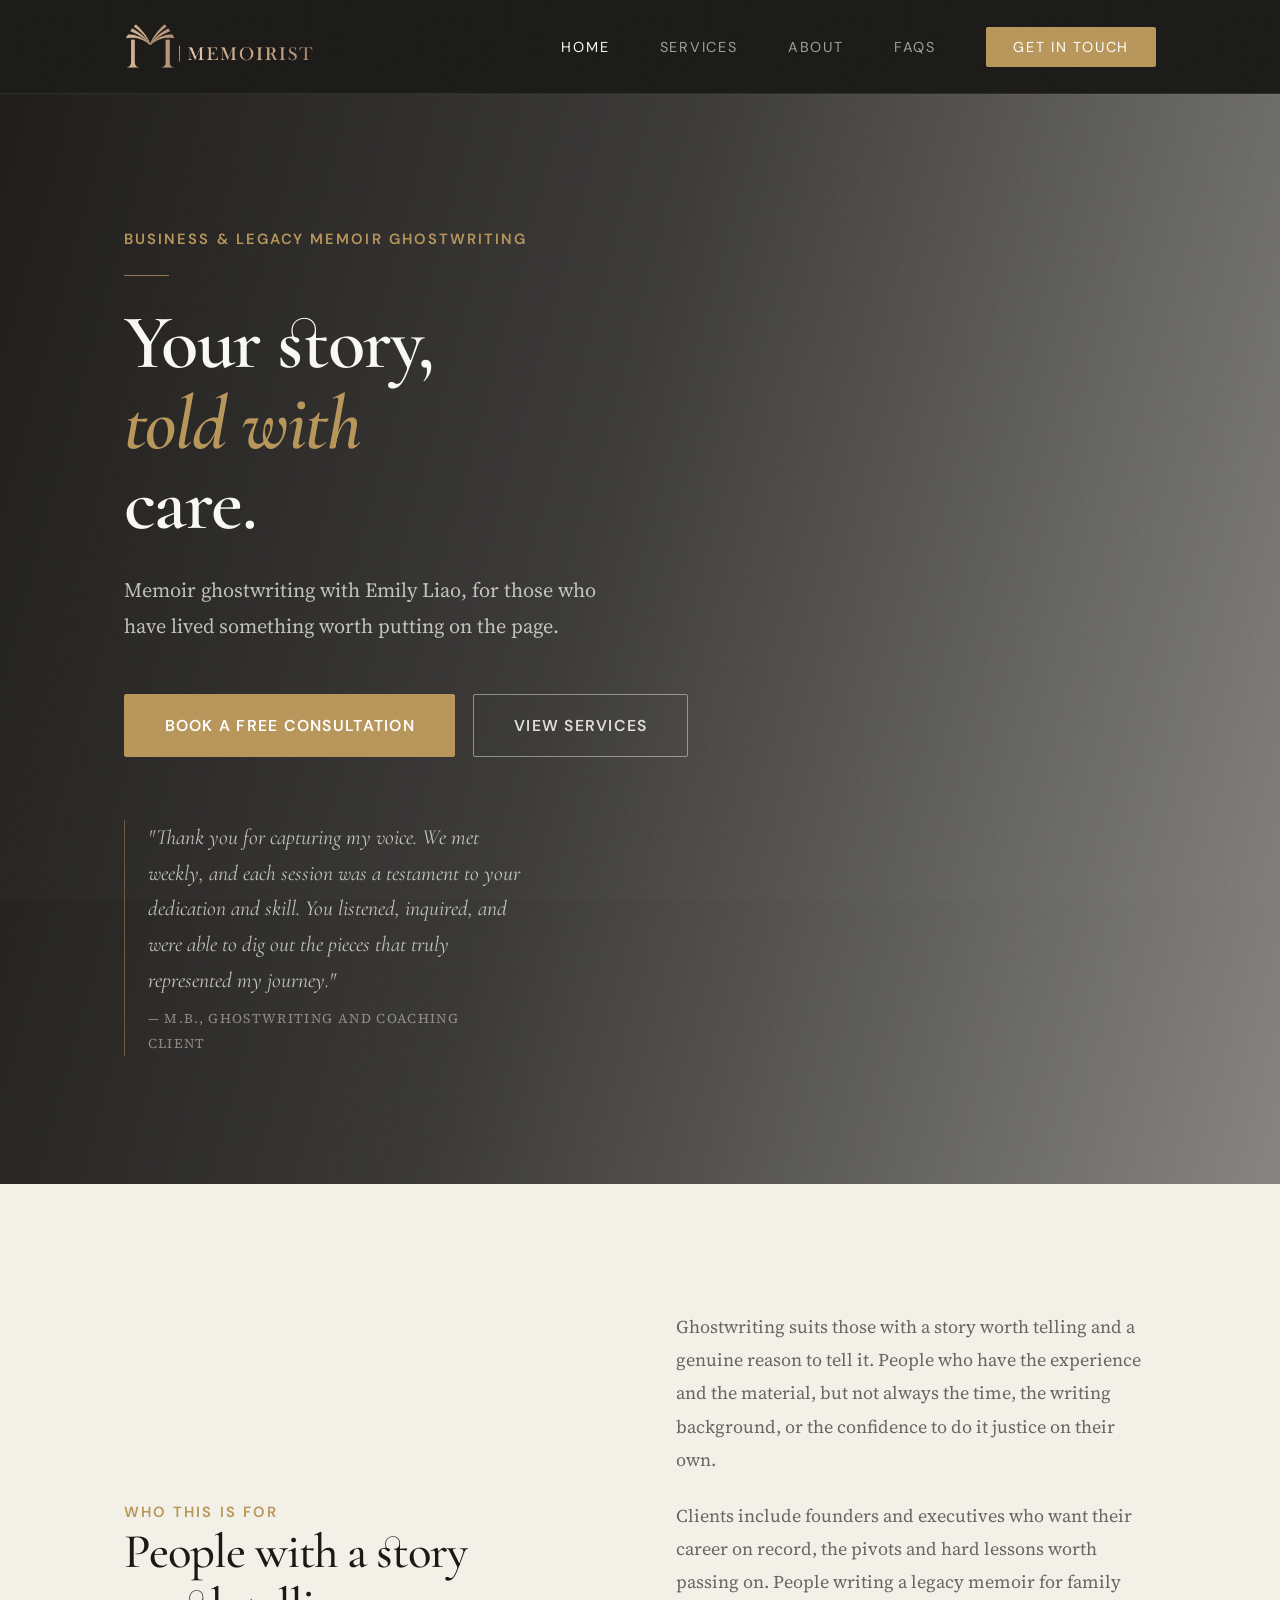
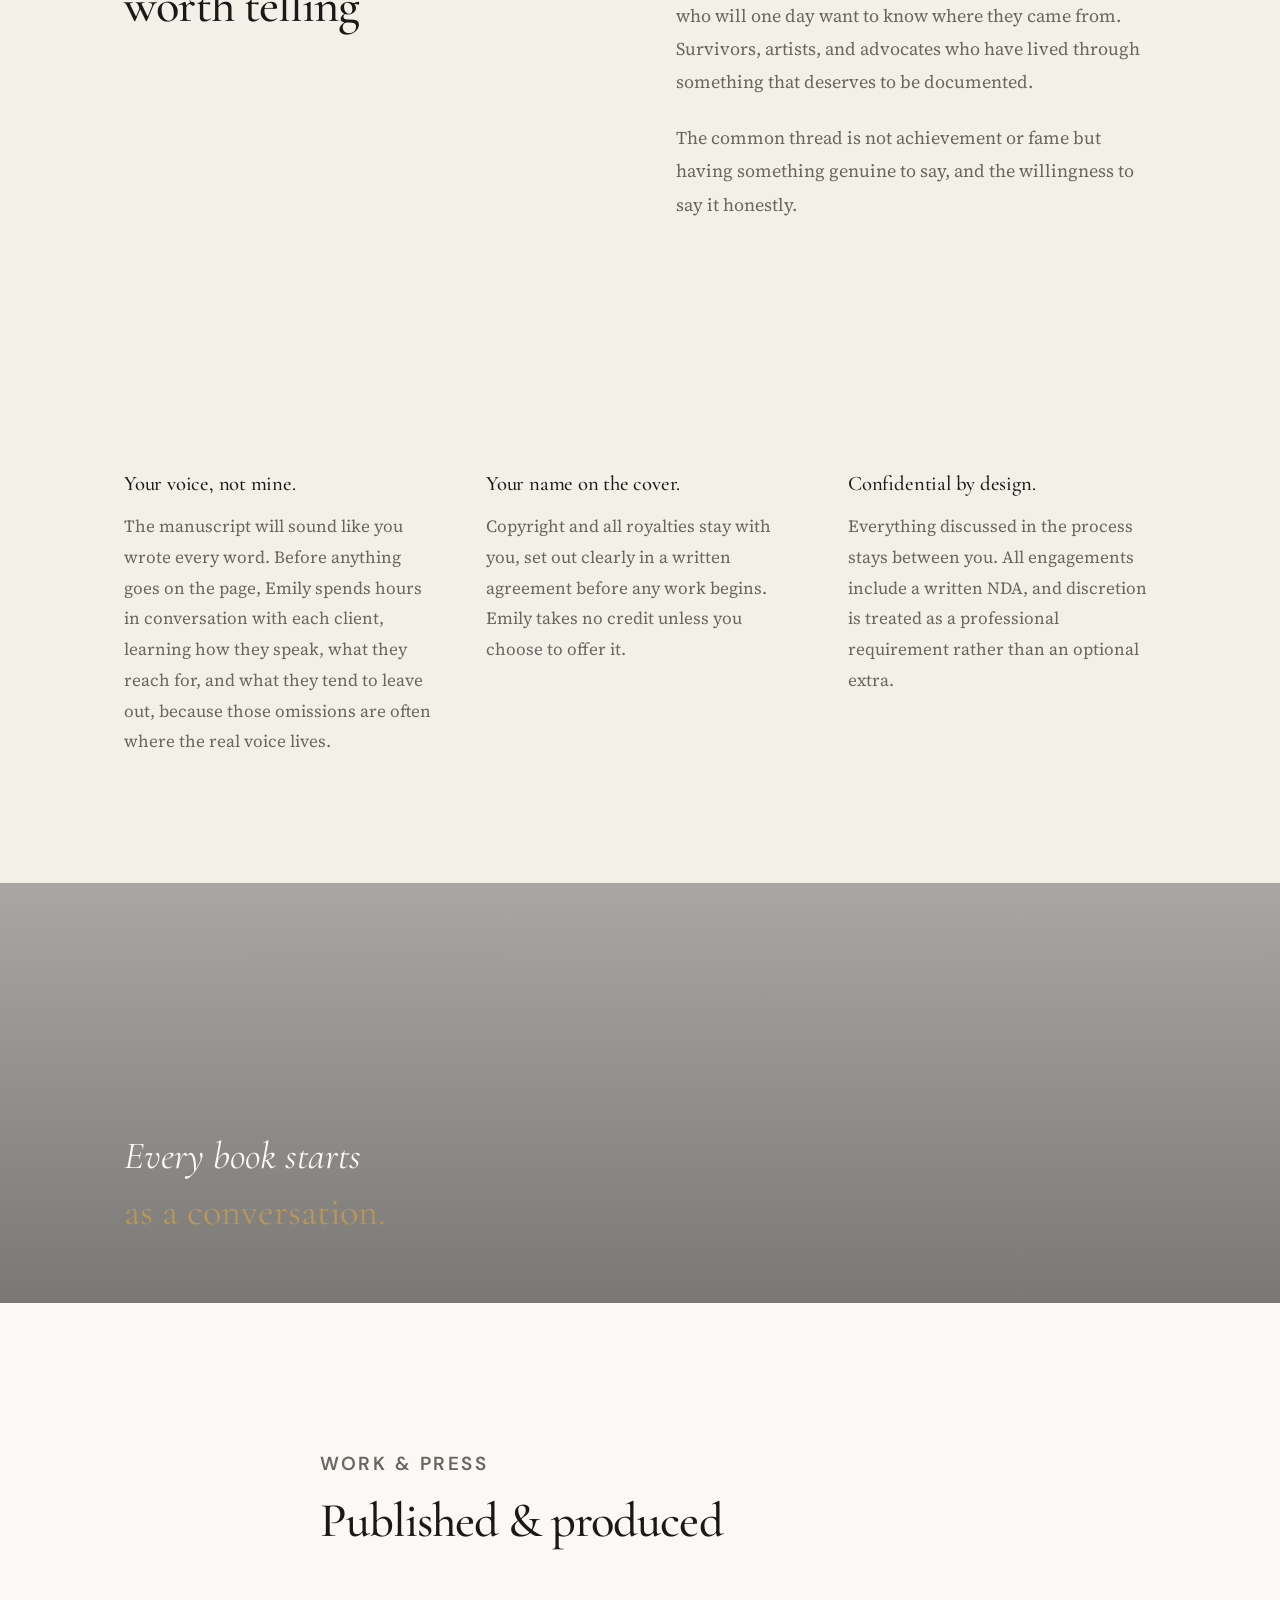
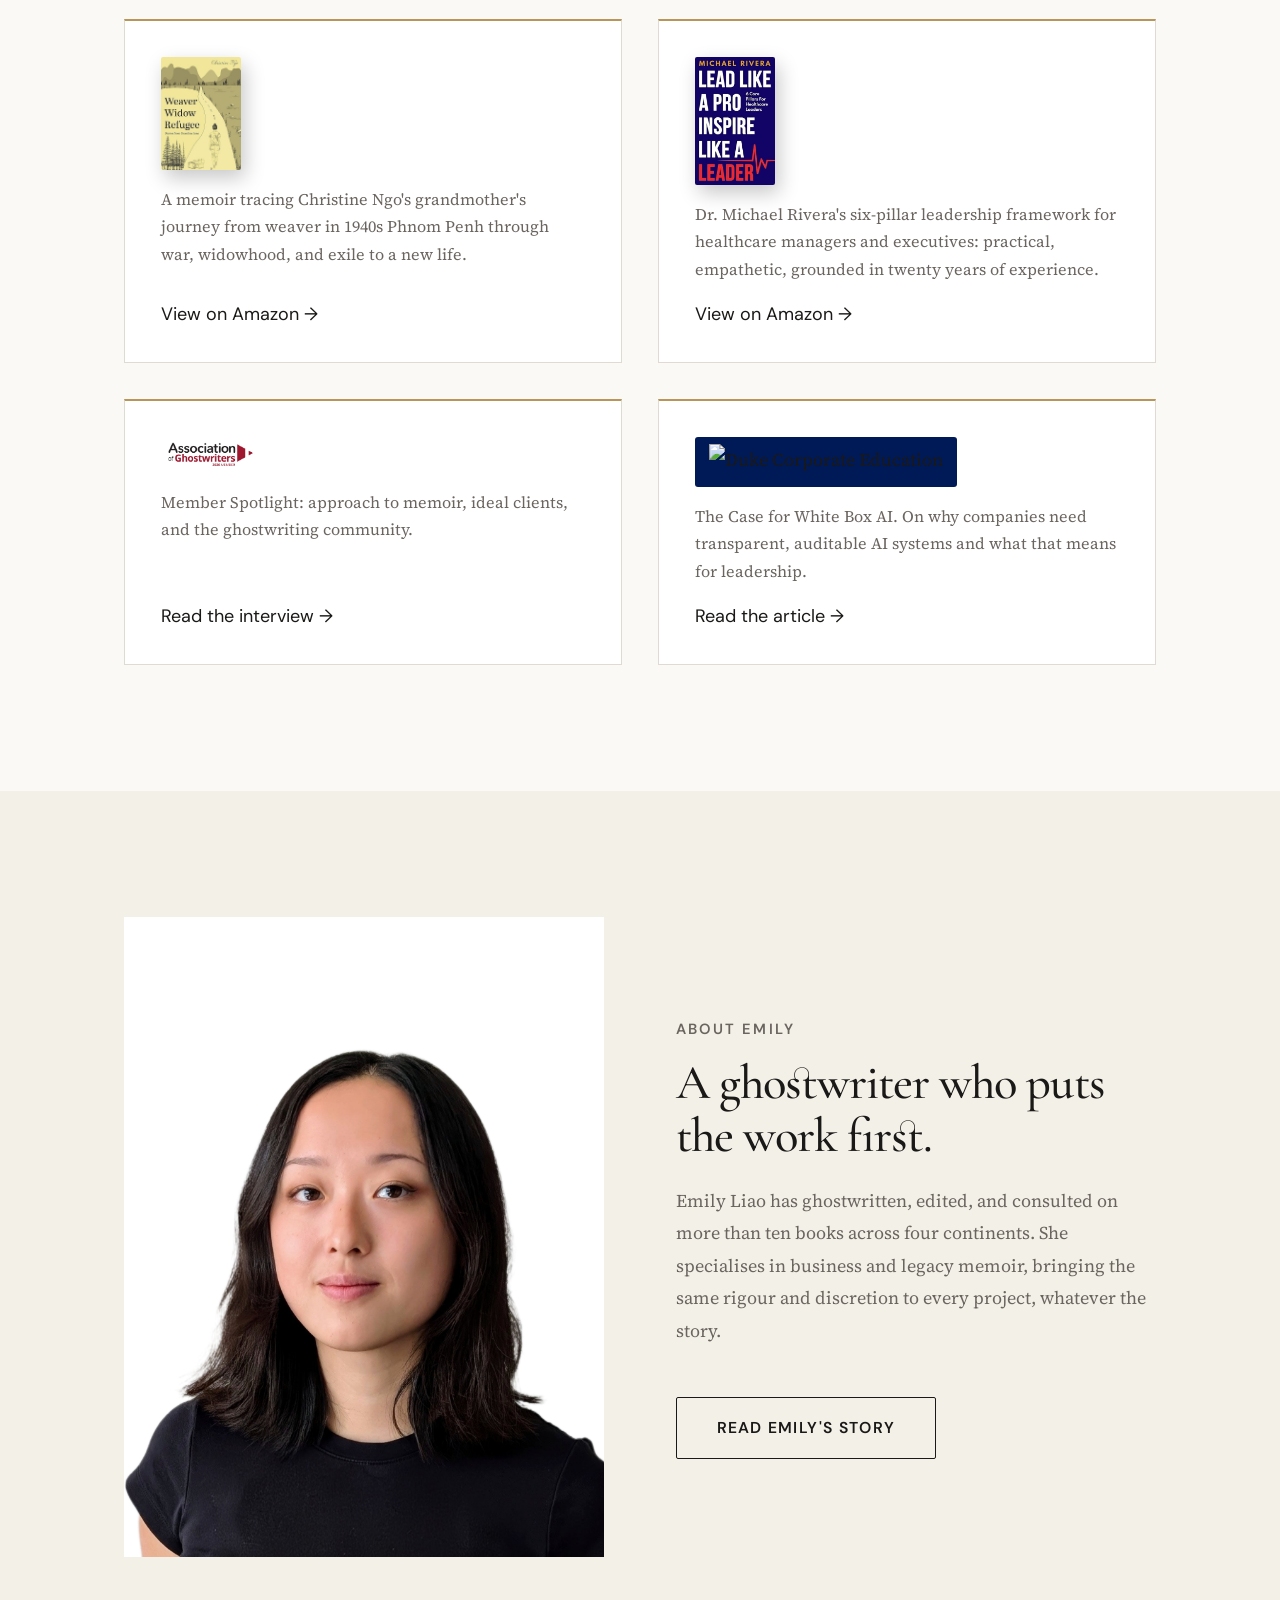
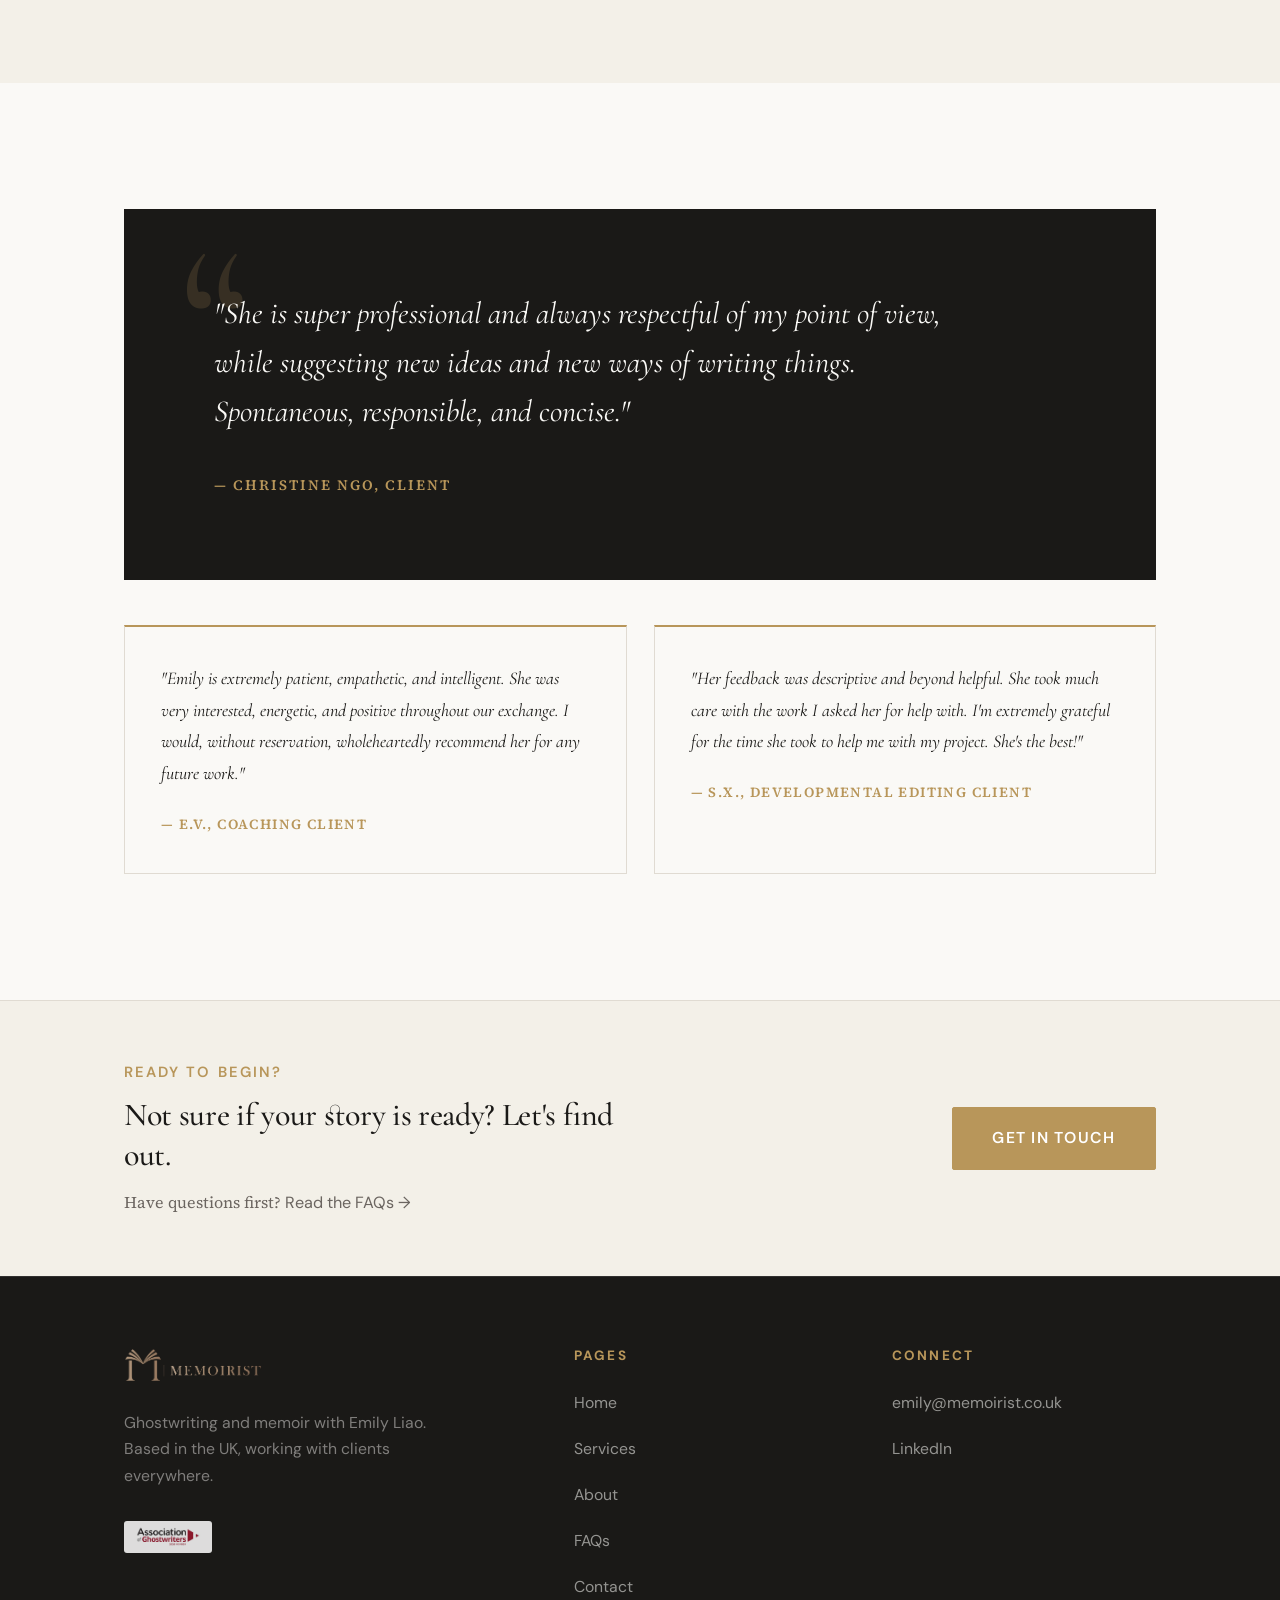
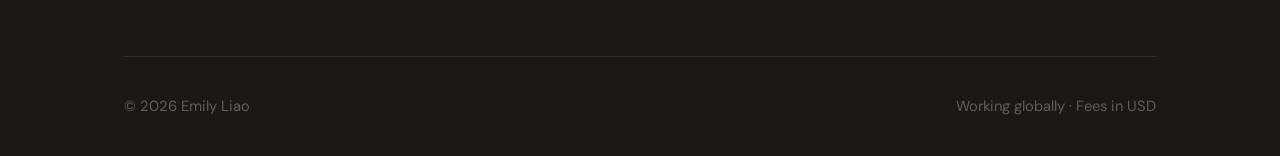
==== index.html @ 9f74166a "Add real book cover images and fix homepage title - Download Weaver Widow Refugee cover from Goodrea" ====
<!DOCTYPE html>
<html lang="en">
<head>
  <meta charset="UTF-8">
  <meta name="viewport" content="width=device-width, initial-scale=1.0">
  <title>Memoirist | Emily Liao — Memoir Ghostwriter UK</title>
  <meta name="description" content="Memoir ghostwriting with Emily Liao. Specialising in business and legacy memoirs. Based in the UK, working with clients worldwide. Book a free consultation.">
  <meta name="keywords" content="memoir ghostwriter, ghostwriter UK, business memoir, legacy memoir, book ghostwriter, memoir writing service, ghostwriting UK">
  <meta property="og:title" content="Emily Liao | Memoir Ghostwriter UK">
  <meta property="og:description" content="Memoir ghostwriting with Emily Liao. Specialising in business and legacy memoirs. Based in the UK, working with clients worldwide.">
  <meta property="og:url" content="https://www.memoirist.co.uk">
  <meta property="og:type" content="website">
  <meta property="og:image" content="https://www.memoirist.co.uk/assets/og-image.jpg">
  <meta name="twitter:card" content="summary_large_image">
  <meta name="twitter:title" content="Emily Liao | Memoir Ghostwriter UK">
  <meta name="twitter:description" content="Memoir ghostwriting with Emily Liao. Business and legacy memoirs. UK-based, global clients.">
  <link rel="canonical" href="https://www.memoirist.co.uk">
  <link rel="icon" type="image/png" href="assets/favicon.png">
  <link rel="stylesheet" href="css/style.css">
  <script type="application/ld+json">
  {
    "@context": "https://schema.org",
    "@type": "ProfessionalService",
    "name": "Memoirist — Emily Liao",
    "url": "https://www.memoirist.co.uk",
    "description": "Memoir ghostwriting and book coaching with Emily Liao. Specialising in business and legacy memoirs.",
    "provider": {
      "@type": "Person",
      "name": "Emily Liao",
      "jobTitle": "Ghostwriter and Memoirist",
      "email": "emily@memoirist.co.uk",
      "sameAs": ["https://www.linkedin.com/in/emilytheghost/", "https://associationofghostwriters.org/spotlight/emily-liao/"]
    },
    "areaServed": "Worldwide",
    "serviceType": ["Ghostwriting", "Memoir Writing", "Book Coaching", "Book Proposal Writing", "Developmental Editing"],
    "address": {
      "@type": "PostalAddress",
      "addressCountry": "GB"
    }
  }
  </script>
</head>
<body>

  <!-- =====================================================================
       Navigation
       ===================================================================== -->
  <nav class="site-nav">
    <div class="container nav-inner">
      <a class="nav-logo" href="index.html"><img src="assets/logo.png" alt="Memoirist" class="logo-img"></a>
      <ul class="nav-links" id="nav-links">
        <li><a href="index.html" class="active">Home</a></li>
        <li><a href="services.html">Services</a></li>
        <li><a href="about.html">About</a></li>
        <li><a href="faqs.html">FAQs</a></li>
        <li><a href="contact.html" class="nav-cta">Get in touch</a></li>
      </ul>
      <button class="nav-toggle" id="nav-toggle" aria-label="Open menu">
        <span></span><span></span><span></span>
      </button>
    </div>
  </nav>

  <!-- =====================================================================
       Hero
       ===================================================================== -->
  <section class="hero">
    <div class="container" style="position: relative; z-index: 1;">
      <p class="eyebrow hero-label">Business &amp; Legacy Memoir Ghostwriting</p>
      <div class="hero-rule" aria-hidden="true"></div>
      <h1>Your story,<br><em>told with</em><br>care.</h1>
      <p class="hero-sub">
        Memoir ghostwriting with Emily Liao, for those who have lived something worth
        putting on the page.
      </p>
      <div class="hero-actions">
        <a href="contact.html" class="btn btn-gold">Book a free consultation</a>
        <a href="services.html" class="btn btn-outline-light">View services</a>
      </div>
      <div class="hero-quote">
        <p>"Thank you for capturing my voice. We met weekly, and each session was a testament to your dedication and skill. You listened, inquired, and were able to dig out the pieces that truly represented my journey."</p>
        <cite>— M.B., ghostwriting and coaching client</cite>
      </div>
    </div>
  </section>

  <!-- =====================================================================
       Who this is for
       ===================================================================== -->
  <section class="section section--cream">
    <div class="container">
      <div class="grid-2 grid-2--top">
        <div data-reveal>
          <p class="eyebrow">Who this is for</p>
          <h2>People with a story<br>worth telling</h2>
        </div>
        <div class="editorial-col" data-reveal data-reveal-delay="120">
          <p>Ghostwriting suits those with a story worth telling and a genuine reason to tell it. People who have the experience and the material, but not always the time, the writing background, or the confidence to do it justice on their own.</p>
          <p>Clients include founders and executives who want their career on record, the pivots and hard lessons worth passing on. People writing a legacy memoir for family who will one day want to know where they came from. Survivors, artists, and advocates who have lived through something that deserves to be documented.</p>
          <p>The common thread is not achievement or fame but having something genuine to say, and the willingness to say it honestly.</p>
        </div>
      </div>
    </div>
  </section>

  <!-- =====================================================================
       Trust strip
       ===================================================================== -->
  <section class="section section--cream">
    <div class="container">
      <div class="trust-grid">
        <div class="trust-item" data-reveal data-reveal-delay="0">
          <h3>Your voice, not mine.</h3>
          <p>
            The manuscript will sound like you wrote every word. Before anything goes on the
            page, Emily spends hours in conversation with each client, learning how they speak,
            what they reach for, and what they tend to leave out, because those omissions are
            often where the real voice lives.
          </p>
        </div>
        <div class="trust-item" data-reveal data-reveal-delay="100">
          <h3>Your name on the cover.</h3>
          <p>
            Copyright and all royalties stay with you, set out clearly in a written agreement
            before any work begins. Emily takes no credit unless you choose to offer it.
          </p>
        </div>
        <div class="trust-item" data-reveal data-reveal-delay="200">
          <h3>Confidential by design.</h3>
          <p>
            Everything discussed in the process stays between you. All engagements include a
            written NDA, and discretion is treated as a professional requirement rather than
            an optional extra.
          </p>
        </div>
      </div>
    </div>
  </section>

  <!-- =====================================================================
       Editorial image strip
       ===================================================================== -->
  <div class="photo-strip">
    <div class="container">
      <p class="photo-strip-caption">
        Every book starts<br><em>as a conversation.</em>
      </p>
    </div>
  </div>

  <!-- =====================================================================
       Published work
       ===================================================================== -->
  <section class="section">
    <div class="container">
      <div class="section-intro" data-reveal>
        <p class="eyebrow">Work &amp; press</p>
        <h2>Published &amp; produced</h2>
      </div>
      <div class="press-grid">
        <div class="press-item" data-reveal data-reveal-delay="0">
          <img src="assets/cover-weaver-widow-refugee.jpg"
               alt="Weaver Widow Refugee book cover"
               class="book-cover-img">
          <p class="press-desc">
            A memoir tracing Christine Ngo's grandmother's journey from weaver in
            1940s Phnom Penh through war, widowhood, and exile to a new life.
          </p>
          <a href="https://www.amazon.com/dp/B0DKJP9C3P" target="_blank" rel="noopener" class="card-link">View on Amazon →</a>
        </div>
        <div class="press-item" data-reveal data-reveal-delay="80">
          <img src="assets/cover-lead-like-a-pro.jpg"
               alt="Lead Like a Pro, Inspire Like a Leader book cover"
               class="book-cover-img">
          <p class="press-desc">
            Dr. Michael Rivera's six-pillar leadership framework for healthcare managers
            and executives: practical, empathetic, grounded in twenty years of experience.
          </p>
          <a href="https://www.amazon.com/Lead-Like-Inspire-like-Leader/dp/1963844580" target="_blank" rel="noopener" class="card-link">View on Amazon →</a>
        </div>
        <div class="press-item" data-reveal data-reveal-delay="0">
          <div class="press-logo-link">
            <img src="assets/aog-logo.png"
                 alt="Association of Ghostwriters"
                 class="press-logo">
          </div>
          <p class="press-desc">
            Member Spotlight: approach to memoir, ideal clients, and the ghostwriting community.
          </p>
          <a href="https://associationofghostwriters.org/spotlight/emily-liao/" target="_blank" rel="noopener" class="card-link">Read the interview →</a>
        </div>
        <div class="press-item" data-reveal data-reveal-delay="80">
          <a href="https://www.dukece.com/insights/the-case-for-white-box-ai/" target="_blank" rel="noopener" class="press-logo-link">
            <span class="press-logo-bg press-logo-bg--duke">
              <img src="https://www.dukece.com/wp-content/uploads/2023/10/duke-ce-logo-white.svg"
                   alt="Duke Corporate Education"
                   class="press-logo">
            </span>
          </a>
          <p class="press-desc">
            The Case for White Box AI. On why companies need transparent, auditable AI systems and what that means for leadership.
          </p>
          <a href="https://www.dukece.com/insights/the-case-for-white-box-ai/" target="_blank" rel="noopener" class="card-link">Read the article →</a>
        </div>
      </div>
    </div>
  </section>

  <!-- =====================================================================
       About snippet
       ===================================================================== -->
  <section class="section section--cream">
    <div class="container">
      <div class="grid-2">
        <img src="assets/H1.jpg" alt="Emily Liao, memoirist and ghostwriter" class="about-photo" data-reveal>
        <div class="about-text" data-reveal data-reveal-delay="120">
          <p class="eyebrow">About Emily</p>
          <h2>A ghostwriter who puts the work first.</h2>
          <p>
            Emily Liao has ghostwritten, edited, and consulted on more than ten books across
            four continents. She specialises in business and legacy memoir, bringing the same
            rigour and discretion to every project, whatever the story.
          </p>
          <a href="about.html" class="btn btn-outline">Read Emily's story</a>
        </div>
      </div>
    </div>
  </section>

  <!-- =====================================================================
       Testimonial
       ===================================================================== -->
  <section class="section">
    <div class="container">
      <div class="testimonial-block">
        <p class="testimonial-quote" data-reveal>
          "She is super professional and always respectful of my point of view, while
          suggesting new ideas and new ways of writing things. Spontaneous, responsible,
          and concise."
        </p>
        <p class="testimonial-attr" data-reveal data-reveal-delay="150">— Christine Ngo, client</p>
      </div>
      <div class="testimonials-grid" data-reveal>
        <div class="testimonial-card">
          <p class="testimonial-card-quote">"Emily is extremely patient, empathetic, and intelligent. She was very interested, energetic, and positive throughout our exchange. I would, without reservation, wholeheartedly recommend her for any future work."</p>
          <p class="testimonial-card-attr">— E.V., coaching client</p>
        </div>
        <div class="testimonial-card">
          <p class="testimonial-card-quote">"Her feedback was descriptive and beyond helpful. She took much care with the work I asked her for help with. I'm extremely grateful for the time she took to help me with my project. She's the best!"</p>
          <p class="testimonial-card-attr">— S.X., developmental editing client</p>
        </div>
      </div>
    </div>
  </section>

  <!-- =====================================================================
       CTA
       ===================================================================== -->
  <section class="section--cream section--ruled">
    <div class="container">
      <div class="cta-strip" data-reveal>
        <div class="cta-strip-text">
          <p class="eyebrow">Ready to begin?</p>
          <h3>Not sure if your story is ready? Let's find out.</h3>
          <p style="margin-top:0.75rem; font-size:0.9rem; color:var(--muted);">Have questions first? <a href="faqs.html" class="card-link">Read the FAQs →</a></p>
        </div>
        <a href="contact.html" class="btn btn-gold" style="flex-shrink:0;">Get in touch</a>
      </div>
    </div>
  </section>

  <!-- =====================================================================
       Footer
       ===================================================================== -->
  <footer class="site-footer">
    <div class="container">
      <div class="footer-inner">
        <div class="footer-brand">
          <a class="nav-logo" href="index.html"><img src="assets/logo.png" alt="Memoirist" class="logo-img"></a>
          <p>Ghostwriting and memoir with Emily Liao. Based in the UK, working with clients everywhere.</p>
          <div class="footer-membership">
            <img src="assets/aog-logo.png" alt="Association of Ghostwriters member">
          </div>
        </div>
        <div class="footer-col">
          <h4>Pages</h4>
          <ul>
            <li><a href="index.html">Home</a></li>
            <li><a href="services.html">Services</a></li>
            <li><a href="about.html">About</a></li>
            <li><a href="faqs.html">FAQs</a></li>
            <li><a href="contact.html">Contact</a></li>
          </ul>
        </div>
        <div class="footer-col">
          <h4>Connect</h4>
          <ul>
            <li><a href="mailto:emily@memoirist.co.uk">emily@memoirist.co.uk</a></li>
            <li><a href="https://www.linkedin.com/in/emilytheghost/" target="_blank" rel="noopener">LinkedIn</a></li>
          </ul>
        </div>
      </div>
      <div class="footer-bottom">
        <span>&copy; 2026 Emily Liao</span>
        <span>Working globally · Fees in USD</span>
      </div>
    </div>
  </footer>

  <script src="js/main.js"></script>
</body>
</html>
---- css/style.css ----
/* ==========================================================================
   Memoirist — Emily Liao
   Global Styles
   ========================================================================== */

@import url('https://fonts.googleapis.com/css2?family=Cormorant+Garamond:ital,wght@0,300;0,400;0,500;0,600;1,300;1,400;1,500&family=DM+Sans:wght@300;400;500;600&family=Source+Serif+4:ital,opsz,wght@0,8..60,300;0,8..60,400;0,8..60,600;1,8..60,300;1,8..60,400&display=swap');

/* --------------------------------------------------------------------------
   Custom Properties
   -------------------------------------------------------------------------- */

:root {
  --ink:        #1a1917;
  --ink-light:  #3a3836;
  --muted:      #6b6560;
  --rule:       #e0dbd2;
  --paper:      #faf9f6;
  --cream:      #f3f0e8;
  --gold:       #b8965a;
  --gold-dark:  #8f6f38;
  --white:      #ffffff;

  --font-serif: 'Cormorant Garamond', Georgia, serif;
  --font-sans:  'DM Sans', system-ui, sans-serif;
  --font-body:  'Source Serif 4', Georgia, serif;

  --max-w:       1140px;
  --section-gap: 7rem;
  --transition:       0.2s cubic-bezier(0.22, 1, 0.36, 1);
  --transition-lift:  0.45s cubic-bezier(0.22, 1, 0.36, 1);
  --ease-out-expo:    cubic-bezier(0.22, 1, 0.36, 1);
}

/* --------------------------------------------------------------------------
   Reset & Base
   -------------------------------------------------------------------------- */

*, *::before, *::after { box-sizing: border-box; margin: 0; padding: 0; }

html { scroll-behavior: smooth; font-size: 18px; }

body {
  font-family: var(--font-body);
  color: var(--ink);
  background: var(--paper);
  line-height: 1.8;
  -webkit-font-smoothing: antialiased;
}

/* Subtle grain texture — fixed overlay, non-interactive */
body::after {
  content: '';
  position: fixed;
  inset: 0;
  pointer-events: none;
  z-index: 9999;
  background-image: url("data:image/svg+xml,%3Csvg xmlns='http://www.w3.org/2000/svg' width='200' height='200'%3E%3Cfilter id='n'%3E%3CfeTurbulence type='fractalNoise' baseFrequency='0.9' numOctaves='4' stitchTiles='stitch'/%3E%3C/filter%3E%3Crect width='200' height='200' filter='url(%23n)' opacity='0.035'/%3E%3C/svg%3E");
}

img { display: block; max-width: 100%; }
a { color: inherit; text-decoration: none; }
ul { list-style: none; }

/* --------------------------------------------------------------------------
   Typography
   -------------------------------------------------------------------------- */

h1, h2, h3, h4 {
  font-family: var(--font-serif);
  line-height: 1.1;
  font-weight: 500;
  font-feature-settings: "kern", "liga", "dlig", "onum";
}

h1 { font-size: clamp(2.9rem, 6vw, 5rem);       letter-spacing: -0.02em; line-height: 1.05; font-weight: 600; }
h2 { font-size: clamp(2.1rem, 3.8vw, 3.2rem);   letter-spacing: -0.02em; }
h3 { font-size: clamp(1.25rem, 2.2vw, 1.55rem); letter-spacing: -0.01em; }

/* UI chrome stays in DM Sans — body text uses Libre Caslon */
.site-nav,
.site-footer,
.btn,
.card-link,
.service-list-link,
.stat-label,
.about-fact-label,
.footer-bottom,
input, textarea, select, button {
  font-family: var(--font-sans);
}

/* Paragraphs fill their column — max-widths set by context, not globally */

.eyebrow {
  font-family: var(--font-sans);
  font-size: 0.82rem;
  font-weight: 600;
  letter-spacing: 0.14em;
  text-transform: uppercase;
  color: var(--gold);
}

/* --------------------------------------------------------------------------
   Layout
   -------------------------------------------------------------------------- */

.container {
  width: 100%;
  max-width: var(--max-w);
  margin-inline: auto;
  padding-inline: clamp(1.5rem, 5vw, 3rem);
}

.section        { padding-block: var(--section-gap); }
.section--cream { background: var(--cream); }
.section--ink   { background: var(--ink); color: var(--paper); }
.section--ruled { border-top: 1px solid var(--rule); }

/* Grid alignment modifier */
.grid-2--top { align-items: start; }

.grid-2 {
  display: grid;
  grid-template-columns: repeat(2, 1fr);
  gap: 4rem;
  align-items: center;
}

.grid-3 {
  display: grid;
  grid-template-columns: repeat(3, 1fr);
  gap: 2rem;
}

/* --------------------------------------------------------------------------
   Navigation — dark background; logo rendered white via CSS filter
   -------------------------------------------------------------------------- */

.site-nav {
  position: sticky;
  top: 0;
  z-index: 100;
  background: var(--ink);
  border-bottom: 1px solid rgba(255,255,255,0.08);
  padding-block: 1.35rem;
}

.nav-inner {
  display: flex;
  align-items: center;
  justify-content: space-between;
  gap: 2rem;
}

.nav-logo {
  display: inline-flex;
  align-items: center;
  flex-shrink: 0;
}

.logo-img {
  height: 44px;
  width: auto;
  display: block;
}

.site-footer .logo-img {
  height: 32px;
  opacity: 0.8;
}

.nav-links {
  display: flex;
  gap: 2.8rem;
  align-items: center;
}

.nav-links a {
  font-size: 0.8rem;
  font-weight: 400;
  color: rgba(250,249,246,0.6);
  transition: color var(--transition);
  letter-spacing: 0.12em;
  text-transform: uppercase;
}

.nav-links a:hover,
.nav-links a.active { color: var(--paper); }

.nav-cta {
  background: var(--gold) !important;
  color: var(--white) !important;
  padding: 0.6rem 1.5rem;
  border-radius: 2px;
  font-weight: 500;
  font-size: 0.8rem;
  letter-spacing: 0.12em;
  text-transform: uppercase;
  transition: background var(--transition) !important;
}

.nav-cta:hover { background: var(--gold-dark) !important; }

/* Hamburger */
.nav-toggle {
  display: none;
  flex-direction: column;
  gap: 5px;
  cursor: pointer;
  padding: 4px;
  border: none;
  background: none;
}

.nav-toggle span {
  display: block;
  width: 24px;
  height: 2px;
  background: var(--paper);
  transition: var(--transition);
}

/* --------------------------------------------------------------------------
   Buttons
   -------------------------------------------------------------------------- */

.btn {
  display: inline-flex;
  align-items: center;
  gap: 0.5rem;
  font-family: var(--font-sans);
  font-size: 0.875rem;
  font-weight: 600;
  letter-spacing: 0.08em;
  padding: 0.9rem 2.2rem;
  border-radius: 2px;
  transition: all var(--transition-lift);
  cursor: pointer;
  border: 1.5px solid transparent;
  text-transform: uppercase;
}

/* Gold on dark (hero, dark sections) */
.btn-gold {
  background: var(--gold);
  color: var(--white);
  border-color: var(--gold);
}
.btn-gold:hover {
  background: var(--gold-dark);
  border-color: var(--gold-dark);
}

/* Dark on light (body sections) */
.btn-primary {
  background: var(--ink);
  color: var(--white);
  border-color: var(--ink);
}
.btn-primary:hover {
  background: var(--gold-dark);
  border-color: var(--gold-dark);
}

/* Outline on light */
.btn-outline {
  background: transparent;
  color: var(--ink);
  border-color: var(--ink);
}
.btn-outline:hover {
  background: var(--ink);
  color: var(--white);
}

/* Outline on dark */
.btn-outline-light {
  background: transparent;
  color: rgba(250,249,246,0.85);
  border-color: rgba(250,249,246,0.45);
}
.btn-outline-light:hover {
  background: rgba(250,249,246,0.1);
  border-color: rgba(250,249,246,0.85);
  color: var(--paper);
}

/* --------------------------------------------------------------------------
   Hero — dark, full-height, Unsplash writing image
   -------------------------------------------------------------------------- */

.hero {
  position: relative;
  min-height: 90vh;
  min-height: 90svh;
  display: flex;
  align-items: center;
  background:
    linear-gradient(
      105deg,
      rgba(16,14,12,0.95) 0%,
      rgba(16,14,12,0.82) 45%,
      rgba(16,14,12,0.50) 100%
    ),
    url('https://images.unsplash.com/photo-1455390582262-044cdead277a?auto=format&fit=crop&w=1800&q=80')
    center / cover no-repeat;
  padding-block: clamp(5rem, 10vw, 8rem);
  color: var(--paper);
}

/* Grain / film texture overlay — adds tactile depth to the hero */
.hero::after {
  content: '';
  position: absolute;
  inset: 0;
  pointer-events: none;
  background-image: url("data:image/svg+xml,%3Csvg xmlns='http://www.w3.org/2000/svg' width='300' height='300'%3E%3Cfilter id='n'%3E%3CfeTurbulence type='fractalNoise' baseFrequency='0.75' numOctaves='4' stitchTiles='stitch'/%3E%3C/filter%3E%3Crect width='300' height='300' filter='url(%23n)'/%3E%3C/svg%3E");
  background-repeat: repeat;
  background-size: 300px 300px;
  opacity: 0.06;
  mix-blend-mode: overlay;
}

.hero-label {
  display: inline-block;
  margin-bottom: 1.25rem;
}

.hero-rule {
  width: 2.5rem;
  height: 1.5px;
  background: var(--gold);
  margin-bottom: 1.5rem;
  opacity: 0.75;
}

.hero h1 {
  margin-bottom: 1.5rem;
  max-width: 15ch;
  color: var(--paper);
}

.hero h1 em {
  font-style: italic;
  color: var(--gold);
}

.hero-sub {
  font-size: 1.125rem;
  color: rgba(250,249,246,0.72);
  margin-bottom: 2.75rem;
  max-width: 48ch;
  line-height: 1.8;
}

.hero-actions {
  display: flex;
  gap: 1rem;
  flex-wrap: wrap;
  align-items: center;
}

.hero-quote {
  margin-top: 3.5rem;
  padding-left: 1.25rem;
  border-left: 1.5px solid rgba(184,150,90,0.45);
  max-width: 44ch;
}

.hero-quote p {
  font-family: var(--font-serif);
  font-style: italic;
  font-size: clamp(1rem, 1.8vw, 1.2rem);
  color: rgba(250,249,246,0.72);
  line-height: 1.65;
  margin-bottom: 0.5rem;
}

.hero-quote cite {
  display: block;
  font-size: 0.75rem;
  letter-spacing: 0.1em;
  text-transform: uppercase;
  color: rgba(250,249,246,0.45);
  font-style: normal;
}

/* --------------------------------------------------------------------------
   Stats strip
   -------------------------------------------------------------------------- */

.stats-strip {
  padding-block: 2.75rem;
  background: var(--ink);
  border-bottom: 1px solid rgba(255,255,255,0.08);
}

.stats-inner {
  display: flex;
  gap: 0;
  align-items: stretch;
  flex-wrap: wrap;
}

.stat {
  display: flex;
  flex-direction: column;
  gap: 0.3rem;
  padding-inline: 3rem;
}

.stat:first-child { padding-left: 0; }

.stat-number {
  font-family: var(--font-serif);
  font-size: 2.2rem;
  font-weight: 500;
  color: var(--paper);
  line-height: 1;
}

.stat-label {
  font-size: 0.82rem;
  color: rgba(250,249,246,0.5);
  letter-spacing: 0.08em;
  text-transform: uppercase;
  font-weight: 500;
}

.stats-divider {
  width: 1px;
  background: rgba(255,255,255,0.12);
  align-self: stretch;
  min-height: 3.5rem;
}

/* --------------------------------------------------------------------------
   Section intros
   -------------------------------------------------------------------------- */

.section-intro {
  margin-bottom: 4rem;
  max-width: 640px;
  margin-inline: auto;
}

.section-intro h2 { margin-top: 0.75rem; }
.section-intro p  { margin-top: 1rem; color: var(--muted); font-size: 1.05rem; line-height: 1.75; }

/* --------------------------------------------------------------------------
   Service cards — no icons, editorial gold-accented
   -------------------------------------------------------------------------- */

.service-icon { display: none; }

.service-card {
  padding: 2.5rem 2.5rem 2rem;
  background: var(--white);
  border-top: 2px solid var(--gold);
  border-left: 0.5px solid var(--rule);
  border-right: 0.5px solid var(--rule);
  border-bottom: 0.5px solid var(--rule);
  transition: box-shadow var(--transition-lift), transform var(--transition-lift);
  display: flex;
  flex-direction: column;
}

.service-card p { flex: 1; }

.service-card:hover {
  box-shadow: 0 12px 48px rgba(0,0,0,0.07);
  transform: translateY(-4px);
}

.service-card h3 {
  margin-bottom: 0.85rem;
  font-weight: 600;
  font-size: 1.2rem;
}

.service-card p {
  color: var(--muted);
  font-size: 1rem;
  line-height: 1.75;
  max-width: none;
}

.service-card .card-link {
  display: inline-flex;
  align-items: center;
  gap: 0.4rem;
  margin-top: auto;
  font-size: 0.875rem;
  font-weight: 600;
  color: var(--gold);
  letter-spacing: 0.08em;
  text-transform: uppercase;
}

.service-card .card-link:hover { color: var(--gold-dark); }

/* --------------------------------------------------------------------------
   Full-bleed editorial image strip
   -------------------------------------------------------------------------- */

.photo-strip {
  height: 420px;
  background:
    linear-gradient(to bottom, rgba(16,14,12,0.35), rgba(16,14,12,0.55)),
    url('https://images.unsplash.com/photo-1481627834876-b7833e8f5570?auto=format&fit=crop&w=1800&q=80')
    center / cover no-repeat;
  display: flex;
  align-items: flex-end;
  padding-bottom: 3.5rem;
}

.photo-strip-caption {
  font-family: var(--font-serif);
  font-style: italic;
  font-size: clamp(1.4rem, 3vw, 2.2rem);
  color: var(--paper);
  max-width: 52ch;
  line-height: 1.45;
}

.photo-strip-caption em { color: var(--gold); font-style: normal; }

/* --------------------------------------------------------------------------
   Process steps
   -------------------------------------------------------------------------- */

.process-steps {
  display: grid;
  grid-template-columns: repeat(3, 1fr);
  gap: 0;
  position: relative;
}

.process-steps::before {
  content: '';
  position: absolute;
  top: 1.75rem;
  left: calc(100% / 6);
  right: calc(100% / 6);
  height: 1px;
  background: var(--rule);
}

.step {
  padding: 0 2.5rem;
  position: relative;
  text-align: center;
}

.step-num {
  width: 3.5rem;
  height: 3.5rem;
  border-radius: 50%;
  background: var(--cream);
  border: 1.5px solid var(--rule);
  display: flex;
  align-items: center;
  justify-content: center;
  font-family: var(--font-serif);
  font-size: 1rem;
  color: var(--gold);
  margin: 0 auto 1.75rem;
  position: relative;
  z-index: 1;
}

.step h3 { margin-bottom: 0.6rem; font-size: 1.05rem; }
.step p   { color: var(--muted); font-size: 0.95rem; max-width: 26ch; margin-inline: auto; line-height: 1.65; }

/* --------------------------------------------------------------------------
   Testimonial
   -------------------------------------------------------------------------- */

.testimonial-block {
  padding: 4.5rem 5rem;
  background: var(--ink);
  color: var(--paper);
  position: relative;
  overflow: hidden;
}

.testimonial-block::before {
  content: '\201C';
  font-family: var(--font-serif);
  font-size: 12rem;
  line-height: 0.8;
  color: var(--gold);
  opacity: 0.18;
  position: absolute;
  top: 1.5rem;
  left: 3rem;
  pointer-events: none;
}

.testimonial-quote {
  font-family: var(--font-serif);
  font-size: clamp(1.25rem, 2.5vw, 1.7rem);
  font-style: italic;
  line-height: 1.6;
  max-width: 58ch;
  position: relative;
}

.testimonial-attr {
  margin-top: 2rem;
  font-size: 0.8rem;
  letter-spacing: 0.14em;
  text-transform: uppercase;
  color: var(--gold);
  font-weight: 600;
}

/* --------------------------------------------------------------------------
   Testimonial card grid (multi-quote layout)
   -------------------------------------------------------------------------- */

.testimonials-grid {
  display: grid;
  grid-template-columns: repeat(2, 1fr);
  gap: 1.5rem;
  margin-top: 2.5rem;
}

.testimonial-card {
  padding: 2rem;
  background: var(--paper);
  border-top: 2px solid var(--gold);
  border-right: 0.5px solid var(--rule);
  border-bottom: 0.5px solid var(--rule);
  border-left: 0.5px solid var(--rule);
}

.testimonial-card-quote {
  font-family: var(--font-serif);
  font-style: italic;
  font-size: 1rem;
  line-height: 1.75;
  color: var(--ink);
  margin-bottom: 1.25rem;
}

.testimonial-card-attr {
  font-size: 0.78rem;
  letter-spacing: 0.1em;
  text-transform: uppercase;
  color: var(--gold);
  font-weight: 600;
}

@media (max-width: 640px) {
  .testimonials-grid { grid-template-columns: 1fr; }
}

/* --------------------------------------------------------------------------
   Book cover mock — placeholder until real cover images are provided
   -------------------------------------------------------------------------- */

.book-cover-mock {
  display: inline-flex;
  flex-direction: column;
  justify-content: space-between;
  background: var(--ink);
  padding: 0.875rem 0.75rem 0.75rem;
  width: 80px;
  height: 112px;
  border-radius: 2px;
  border-top: 3px solid var(--gold);
  box-shadow: 4px 8px 20px rgba(0,0,0,0.22);
  flex-shrink: 0;
}

.book-cover-mock-title {
  font-family: var(--font-serif);
  font-style: italic;
  font-size: 0.6rem;
  color: var(--paper);
  line-height: 1.4;
}

.book-cover-mock-role {
  font-size: 0.48rem;
  font-weight: 700;
  font-family: var(--font-sans);
  letter-spacing: 0.12em;
  text-transform: uppercase;
  color: var(--gold);
}

/* Real cover images — swap in once files are uploaded */
.book-cover-img {
  width: 80px;
  height: auto;
  border-radius: 2px;
  box-shadow: 4px 8px 20px rgba(0,0,0,0.22);
  flex-shrink: 0;
}

/* --------------------------------------------------------------------------
   About snippet
   -------------------------------------------------------------------------- */

.about-photo {
  width: 100%;
  aspect-ratio: 3/4;
  object-fit: cover;
  object-position: center top;
  display: block;
}

.about-text .eyebrow { margin-bottom: 0.75rem; }
.about-text h2       { margin-bottom: 1.25rem; }
.about-text p        { color: var(--muted); margin-bottom: 1rem; line-height: 1.8; }
.about-text .btn     { margin-top: 1.75rem; }

/* Editorial column — body text used in Philosophy / Who She Works With */
.editorial-col p {
  color: var(--muted);
  line-height: 1.85;
  margin-bottom: 1.25rem;
}
.editorial-col p:last-child { margin-bottom: 0; }

/* Aside pull quote — key phrase in the heading column of editorial sections */
.section-aside-pull {
  margin-top: 2rem;
  font-family: var(--font-serif);
  font-style: italic;
  font-size: 1.05rem;
  line-height: 1.6;
  color: var(--gold);
  border-left: 2px solid var(--gold);
  padding-left: 1rem;
  max-width: 22ch;
}

/* --------------------------------------------------------------------------
   CTA strip — compact horizontal band (replaces old centred block)
   -------------------------------------------------------------------------- */

.cta-strip {
  display: flex;
  align-items: center;
  justify-content: space-between;
  gap: 3rem;
  padding-block: 3.25rem;
}

.cta-strip-text .eyebrow { margin-bottom: 0.5rem; }

.cta-strip-text h3 {
  font-family: var(--font-serif);
  font-size: clamp(1.3rem, 2.5vw, 1.9rem);
  font-weight: 500;
  color: var(--ink);
  line-height: 1.25;
  max-width: 36ch;
}

/* Trust / reassurance grid (homepage) */
.trust-grid {
  display: grid;
  grid-template-columns: repeat(3, 1fr);
  gap: 3rem;
}

.trust-item h3 {
  font-size: 1.15rem;
  margin-bottom: 0.85rem;
  color: var(--ink);
}

.trust-item p {
  color: var(--muted);
  font-size: 0.95rem;
  line-height: 1.8;
}

@media (max-width: 960px) {
  .trust-grid { grid-template-columns: repeat(2, 1fr); gap: 2rem; }
  .press-grid { grid-template-columns: 1fr; }
}

@media (max-width: 640px) {
  .trust-grid { grid-template-columns: 1fr; }
  .press-grid { grid-template-columns: 1fr; }
}

/* Press / writing links grid */
.press-grid {
  display: grid;
  grid-template-columns: repeat(2, 1fr);
  gap: 2rem;
}

.press-item {
  padding: 2rem 2rem 1.75rem;
  background: var(--white);
  border-top: 2px solid var(--gold);
  border-left: 0.5px solid var(--rule);
  border-right: 0.5px solid var(--rule);
  border-bottom: 0.5px solid var(--rule);
  display: flex;
  flex-direction: column;
  gap: 0.85rem;
  transition: box-shadow var(--transition-lift), transform var(--transition-lift);
}

.press-item:hover {
  box-shadow: 0 8px 32px rgba(0,0,0,0.06);
  transform: translateY(-3px);
}

.press-logo-link { display: inline-block; }
.press-logo { height: 36px; width: auto; }

/* Duke CE logo sits on brand-navy so the white SVG is visible */
.press-logo-bg--duke {
  display: inline-flex;
  align-items: center;
  background: #001A57;
  padding: 7px 14px;
  border-radius: 3px;
}

.press-pub {
  font-family: var(--font-serif);
  font-size: 1.1rem;
  font-weight: 500;
  color: var(--ink);
}

.press-credit {
  font-size: 0.78rem;
  font-weight: 600;
  letter-spacing: 0.06em;
  text-transform: uppercase;
  color: var(--gold);
}

.press-desc {
  font-size: 0.9rem;
  color: var(--muted);
  line-height: 1.7;
  flex: 1;
}

/* --------------------------------------------------------------------------
   Client type list — "Who this is for" section
   -------------------------------------------------------------------------- */

.client-types { margin-top: 1rem; }

.client-type {
  display: grid;
  grid-template-columns: 2rem 1fr;
  gap: 0 1.5rem;
  padding-block: 1.5rem;
  border-top: 0.5px solid var(--rule);
}

.client-type:last-child { border-bottom: 0.5px solid var(--rule); }

.client-type-num {
  font-family: var(--font-serif);
  font-style: italic;
  font-size: 0.9rem;
  color: var(--gold);
  padding-top: 0.15rem;
}

.client-type-title {
  font-family: var(--font-serif);
  font-size: 1.1rem;
  font-weight: 500;
  margin-bottom: 0.35rem;
  line-height: 1.3;
}

.client-type-desc {
  font-size: 0.95rem;
  color: var(--muted);
  line-height: 1.65;
}

/* --------------------------------------------------------------------------
   Service editorial list — "What I offer" section on homepage
   -------------------------------------------------------------------------- */

.service-list { margin-top: 3rem; }

.service-list-item {
  display: grid;
  grid-template-columns: 3rem 1fr auto;
  gap: 0 2.5rem;
  padding-block: 2.25rem;
  border-top: 0.5px solid var(--rule);
  align-items: start;
}

.service-list-item:last-child { border-bottom: 0.5px solid var(--rule); }

.service-list-num {
  font-family: var(--font-serif);
  font-style: italic;
  font-size: 1.6rem;
  color: var(--gold);
  opacity: 0.65;
  line-height: 1;
  padding-top: 0.15rem;
}

.service-list-body h3 {
  font-size: 1.15rem;
  font-weight: 500;
  margin-bottom: 0.5rem;
  letter-spacing: -0.01em;
}

.service-list-body p {
  color: var(--muted);
  font-size: 0.95rem;
  line-height: 1.7;
  max-width: 52ch;
  margin-bottom: 0;
}

.service-list-body {
  padding-bottom: 0.5rem;
}

.service-list-link {
  display: inline-flex;
  align-items: center;
  gap: 0.4rem;
  font-size: 0.8rem;
  font-weight: 600;
  color: var(--gold);
  letter-spacing: 0.08em;
  text-transform: uppercase;
  white-space: nowrap;
  padding-top: 1.25rem;
  transition: color var(--transition);
}

.service-list-link:hover { color: var(--gold-dark); }

@media (max-width: 768px) {
  .service-list-item {
    grid-template-columns: 2.5rem 1fr;
  }
  .service-list-link {
    grid-column: 2;
    margin-top: 0.75rem;
  }
}

/* Services grid — 4-col on desktop so all four services display evenly */
.services-grid {
  display: grid;
  grid-template-columns: repeat(4, 1fr);
  gap: 2rem;
}

@media (max-width: 1100px) {
  .services-grid { grid-template-columns: repeat(2, 1fr); }
}

@media (max-width: 640px) {
  .services-grid { grid-template-columns: 1fr; }
}

/* Services page bottom CTA — 2-column editorial layout */
.services-cta-grid {
  display: grid;
  grid-template-columns: 1fr 1fr;
  gap: 4rem;
  padding-block: 3.5rem;
  align-items: start;
}

.services-cta-main p:not(.eyebrow) {
  color: var(--muted);
  font-size: 1.05rem;
  line-height: 1.75;
  max-width: 44ch;
}

.services-cta-aside {
  padding-top: 0.25rem;
}

.services-cta-list {
  display: flex;
  flex-direction: column;
  gap: 0;
}

.services-cta-list li {
  padding-block: 1rem;
  border-top: 0.5px solid var(--rule);
  color: var(--muted);
  font-size: 0.95rem;
  line-height: 1.6;
}

.services-cta-list li:last-child {
  border-bottom: 0.5px solid var(--rule);
}

@media (max-width: 768px) {
  .services-cta-grid { grid-template-columns: 1fr; gap: 2.5rem; }
}

/* CTA banner (centred stacked layout, legacy) */
.cta-banner {
  display: flex;
  flex-direction: column;
  gap: 1.5rem;
  align-items: flex-start;
  padding-block: 3.5rem;
}

.cta-banner p:not(.eyebrow) {
  color: var(--muted);
  font-size: 1.05rem;
  line-height: 1.75;
  max-width: 52ch;
}

/* --------------------------------------------------------------------------
   FAQ accordion
   -------------------------------------------------------------------------- */

.faq-list { max-width: 780px; }

/* "See all questions" link below homepage FAQ teaser */
.faq-teaser-more { margin-top: 2.5rem; }

.faq-item { border-bottom: 0.5px solid var(--rule); }

.faq-q {
  width: 100%;
  text-align: left;
  padding: 1.5rem 0;
  background: none;
  border: none;
  cursor: pointer;
  display: flex;
  justify-content: space-between;
  align-items: flex-start;
  gap: 1rem;
  font-family: var(--font-serif);
  font-size: 1.1rem;
  color: var(--ink);
  font-weight: 500;
  transition: color var(--transition);
}

.faq-q:hover { color: var(--gold); }

.faq-icon {
  flex-shrink: 0;
  font-size: 1.1rem;
  color: var(--gold);
  margin-top: 0.1rem;
  line-height: 1;
}

.faq-a {
  display: none;
  padding-bottom: 1.75rem;
  color: var(--muted);
  line-height: 1.8;
  max-width: 64ch;
}

.faq-item.open .faq-a { display: block; }

/* --------------------------------------------------------------------------
   Contact
   -------------------------------------------------------------------------- */

.contact-grid {
  display: grid;
  grid-template-columns: 1fr 1.6fr;
  gap: 6rem;
  align-items: start;
}

.contact-sidebar h2 { margin-top: 0.75rem; margin-bottom: 1.25rem; }
.contact-sidebar p  { color: var(--muted); line-height: 1.8; margin-bottom: 2rem; }

.contact-detail {
  display: flex;
  flex-direction: column;
  gap: 0.85rem;
  margin-bottom: 2.5rem;
}

.contact-item {
  display: flex;
  align-items: center;
  gap: 0.85rem;
  font-size: 0.95rem;
}

.contact-item-icon {
  width: 2.2rem;
  height: 2.2rem;
  border: 1.5px solid var(--rule);
  border-radius: 50%;
  display: flex;
  align-items: center;
  justify-content: center;
  font-size: 0.9rem;
  flex-shrink: 0;
}

/* Form */
.form-group { margin-bottom: 1.5rem; }

.form-group label {
  display: block;
  font-size: 0.82rem;
  font-weight: 600;
  letter-spacing: 0.08em;
  text-transform: uppercase;
  color: var(--muted);
  margin-bottom: 0.5rem;
}

.form-group input,
.form-group select,
.form-group textarea {
  width: 100%;
  padding: 0.9rem 1rem;
  border: 1.5px solid var(--rule);
  border-radius: 2px;
  background: var(--white);
  font-family: var(--font-sans);
  font-size: 0.95rem;
  color: var(--ink);
  transition: border-color var(--transition);
  outline: none;
}

.form-group input:focus,
.form-group select:focus,
.form-group textarea:focus { border-color: var(--gold); }

.form-group textarea { resize: vertical; min-height: 140px; }

.form-note {
  font-size: 0.85rem;
  color: var(--muted);
  margin-top: 0.75rem;
}

/* --------------------------------------------------------------------------
   About page
   -------------------------------------------------------------------------- */

.about-facts {
  display: grid;
  grid-template-columns: repeat(4, 1fr);
  gap: 0;
  border-top: 0.5px solid var(--rule);
  border-bottom: 0.5px solid var(--rule);
  margin-top: 3rem;
}

.about-fact {
  padding: 2.5rem 3rem 2.5rem 0;
  border-right: 0.5px solid var(--rule);
}

.about-fact:last-child { border-right: none; padding-right: 0; }
.about-fact:not(:first-child) { padding-left: 3rem; }

.about-fact-num {
  font-family: var(--font-serif);
  font-size: clamp(2.4rem, 4vw, 3.5rem);
  font-weight: 500;
  color: var(--gold);
  line-height: 1;
  margin-bottom: 0.5rem;
}

.about-fact-label {
  font-weight: 600;
  font-size: 0.9rem;
  color: var(--ink);
  margin-bottom: 0.5rem;
  line-height: 1.4;
}

.about-fact-detail {
  font-size: 0.875rem;
  color: var(--muted);
  line-height: 1.7;
}

/* --------------------------------------------------------------------------
   Services page — two-column layout: sticky aside + scrolling body
   -------------------------------------------------------------------------- */

.service-detail {
  display: grid;
  grid-template-columns: 280px 1fr;
  gap: 5rem;
  align-items: start;
}

.service-detail-aside {
  /* not sticky — headings stay at their natural position */
}

.service-detail-num {
  font-family: var(--font-serif);
  font-size: 4.5rem;
  color: var(--rule);
  line-height: 0.9;
  margin-bottom: 0.75rem;
  font-weight: 400;
}

.service-detail-aside h2  { margin-bottom: 1.5rem; font-size: clamp(1.6rem, 2.5vw, 2.1rem); }
.service-detail-aside .btn { display: block; text-align: center; margin-top: 0; }

.service-detail-body .lead {
  font-size: 1.15rem;
  color: var(--ink-light);
  margin-bottom: 2rem;
  line-height: 1.75;
}

.service-detail-body p {
  color: var(--muted);
  line-height: 1.85;
  margin-bottom: 1.1rem;
}

.service-fee-note {
  margin-top: 1.75rem;
  font-size: 0.85rem;
  color: var(--muted);
  border-top: 0.5px solid var(--rule);
  padding-top: 1.25rem;
}

.includes-list {
  margin-top: 2.25rem;
  display: flex;
  flex-direction: column;
  gap: 0.65rem;
}

.includes-list li {
  display: flex;
  align-items: flex-start;
  gap: 0.85rem;
  font-size: 0.95rem;
  color: var(--ink-light);
  line-height: 1.6;
}

.includes-list li::before {
  content: '';
  display: block;
  width: 5px;
  height: 5px;
  border-radius: 50%;
  background: var(--gold);
  flex-shrink: 0;
  margin-top: 0.55rem;
}

/* --------------------------------------------------------------------------
   Page hero (inner pages) — darker, more dramatic
   -------------------------------------------------------------------------- */

.page-hero {
  padding-block: clamp(4rem, 8vw, 6.5rem);
  background: var(--ink);
  color: var(--paper);
}

.page-hero--image {
  background-size: cover;
  background-position: center;
  background-repeat: no-repeat;
}

.page-hero .eyebrow { color: var(--gold); }
.page-hero h1       { margin-top: 0.75rem; color: var(--paper); }
.page-hero .sub {
  margin-top: 1.1rem;
  font-size: 1.05rem;
  color: rgba(250,249,246,0.65);
  max-width: 52ch;
  line-height: 1.8;
}

/* --------------------------------------------------------------------------
   Footer
   -------------------------------------------------------------------------- */

.site-footer {
  background: var(--ink);
  color: var(--paper);
  padding-block: 4rem 2rem;
  border-top: 1px solid rgba(255,255,255,0.1);
}

.footer-inner {
  display: grid;
  grid-template-columns: 1.5fr 1fr 1fr;
  gap: 3rem;
  padding-bottom: 3rem;
  border-bottom: 1px solid rgba(255,255,255,0.08);
  margin-bottom: 2rem;
}

.footer-brand p {
  margin-top: 1rem;
  font-size: 0.875rem;
  color: rgba(250,249,246,0.45);
  max-width: 30ch;
  line-height: 1.7;
}

.footer-membership {
  margin-top: 1.75rem;
  display: flex;
  align-items: center;
  gap: 0.75rem;
}

.footer-membership img {
  height: 32px;
  width: auto;
  opacity: 0.85;
  background: white;
  border-radius: 3px;
  padding: 3px 8px;
}

.footer-membership-label {
  font-size: 0.7rem;
  letter-spacing: 0.1em;
  text-transform: uppercase;
  color: rgba(250,249,246,0.35);
  font-weight: 600;
  line-height: 1.3;
}

.footer-col h4 {
  font-family: var(--font-sans);
  font-size: 0.75rem;
  font-weight: 700;
  letter-spacing: 0.16em;
  text-transform: uppercase;
  color: var(--gold);
  margin-bottom: 1.25rem;
}

.footer-col ul { display: flex; flex-direction: column; gap: 0.75rem; }
.footer-col ul a {
  font-size: 0.875rem;
  color: rgba(250,249,246,0.55);
  transition: color var(--transition);
}
.footer-col ul a:hover { color: var(--paper); }

.footer-bottom {
  display: flex;
  justify-content: space-between;
  align-items: center;
  gap: 1rem;
  flex-wrap: wrap;
  font-size: 0.82rem;
  color: rgba(250,249,246,0.3);
}

/* --------------------------------------------------------------------------
   Responsive
   -------------------------------------------------------------------------- */

@media (max-width: 960px) {
  .grid-2           { grid-template-columns: 1fr; }
  .grid-3           { grid-template-columns: 1fr 1fr; }
  .about-facts      { grid-template-columns: 1fr; }
  .about-fact       { padding: 1.75rem 0; border-right: none; border-bottom: 0.5px solid var(--rule); }
  .about-fact:last-child { border-bottom: none; }
  .about-fact:not(:first-child) { padding-left: 0; }
  .process-steps    { grid-template-columns: 1fr; }
  .process-steps::before { display: none; }
  .step {
    padding: 0;
    text-align: left;
    display: flex;
    gap: 1.5rem;
    align-items: flex-start;
  }
  .step-num { margin: 0; flex-shrink: 0; }
  .footer-inner     { grid-template-columns: 1fr 1fr; }
  .contact-grid     { grid-template-columns: 1fr; gap: 3.5rem; }
  .photo-strip      { height: 320px; }
  .service-detail   { grid-template-columns: 1fr; gap: 2.5rem; }
  .service-detail-aside { position: static; }
  .cta-strip        { flex-direction: column; align-items: flex-start; gap: 2rem; }
}

@media (max-width: 640px) {
  :root { --section-gap: 4.5rem; }

  .grid-3        { grid-template-columns: 1fr; }
  .footer-inner  { grid-template-columns: 1fr; }
  .stats-inner   { flex-direction: column; gap: 0; }
  .stat          { padding: 1.25rem 0; border-bottom: 1px solid rgba(255,255,255,0.08); width: 100%; }
  .stat:last-child { border-bottom: none; }
  .stats-divider { display: none; }
  .hero          { min-height: 80vh; }
  .photo-strip   { height: 260px; }
  .testimonial-block { padding: 3rem 2rem; }
  .hero-actions  { flex-direction: column; align-items: stretch; }
  .hero-actions .btn { text-align: center; justify-content: center; }

  /* Mobile nav */
  .nav-links {
    display: none;
    flex-direction: column;
    gap: 0;
  }
  .nav-links.open {
    display: flex;
    position: absolute;
    top: 100%;
    left: 0;
    right: 0;
    background: var(--ink);
    border-bottom: 1px solid rgba(255,255,255,0.1);
    padding: 0.5rem 1.5rem 1.5rem;
    z-index: 99;
  }
  .nav-links.open a {
    padding-block: 0.85rem;
    border-bottom: 1px solid rgba(255,255,255,0.08);
    color: rgba(250,249,246,0.75);
  }
  .nav-links.open a:last-child { border-bottom: none; }
  .nav-links.open .nav-cta {
    margin-top: 0.75rem;
    text-align: center;
    border-radius: 2px;
  }
  .nav-toggle    { display: flex; }
  .site-nav      { position: relative; }
}

/* --------------------------------------------------------------------------
   Hero entrance animation — staggered load-in
   -------------------------------------------------------------------------- */

@keyframes heroReveal {
  from { opacity: 0; transform: translateY(20px); }
  to   { opacity: 1; transform: none; }
}

.hero-label  { animation: heroReveal 0.8s var(--ease-out-expo)  0ms   both; }
.hero h1     { animation: heroReveal 0.8s var(--ease-out-expo)  80ms  both; }
.hero-sub    { animation: heroReveal 0.8s var(--ease-out-expo)  160ms both; }
.hero-actions{ animation: heroReveal 0.8s var(--ease-out-expo)  240ms both; }
.hero-quote  { animation: heroReveal 0.8s var(--ease-out-expo)  320ms both; }

/* --------------------------------------------------------------------------
   Scroll reveal
   -------------------------------------------------------------------------- */

[data-reveal] {
  opacity: 0;
  transform: translateY(22px);
  transition:
    opacity  0.7s var(--ease-out-expo),
    transform 0.7s var(--ease-out-expo);
}

[data-reveal].revealed {
  opacity: 1;
  transform: translateY(0);
}

/* Respect reduced motion preference */
@media (prefers-reduced-motion: reduce) {
  [data-reveal] { opacity: 1; transform: none; transition: none; }
  .hero-label, .hero h1, .hero-sub, .hero-actions, .hero-quote {
    animation: none;
  }
}
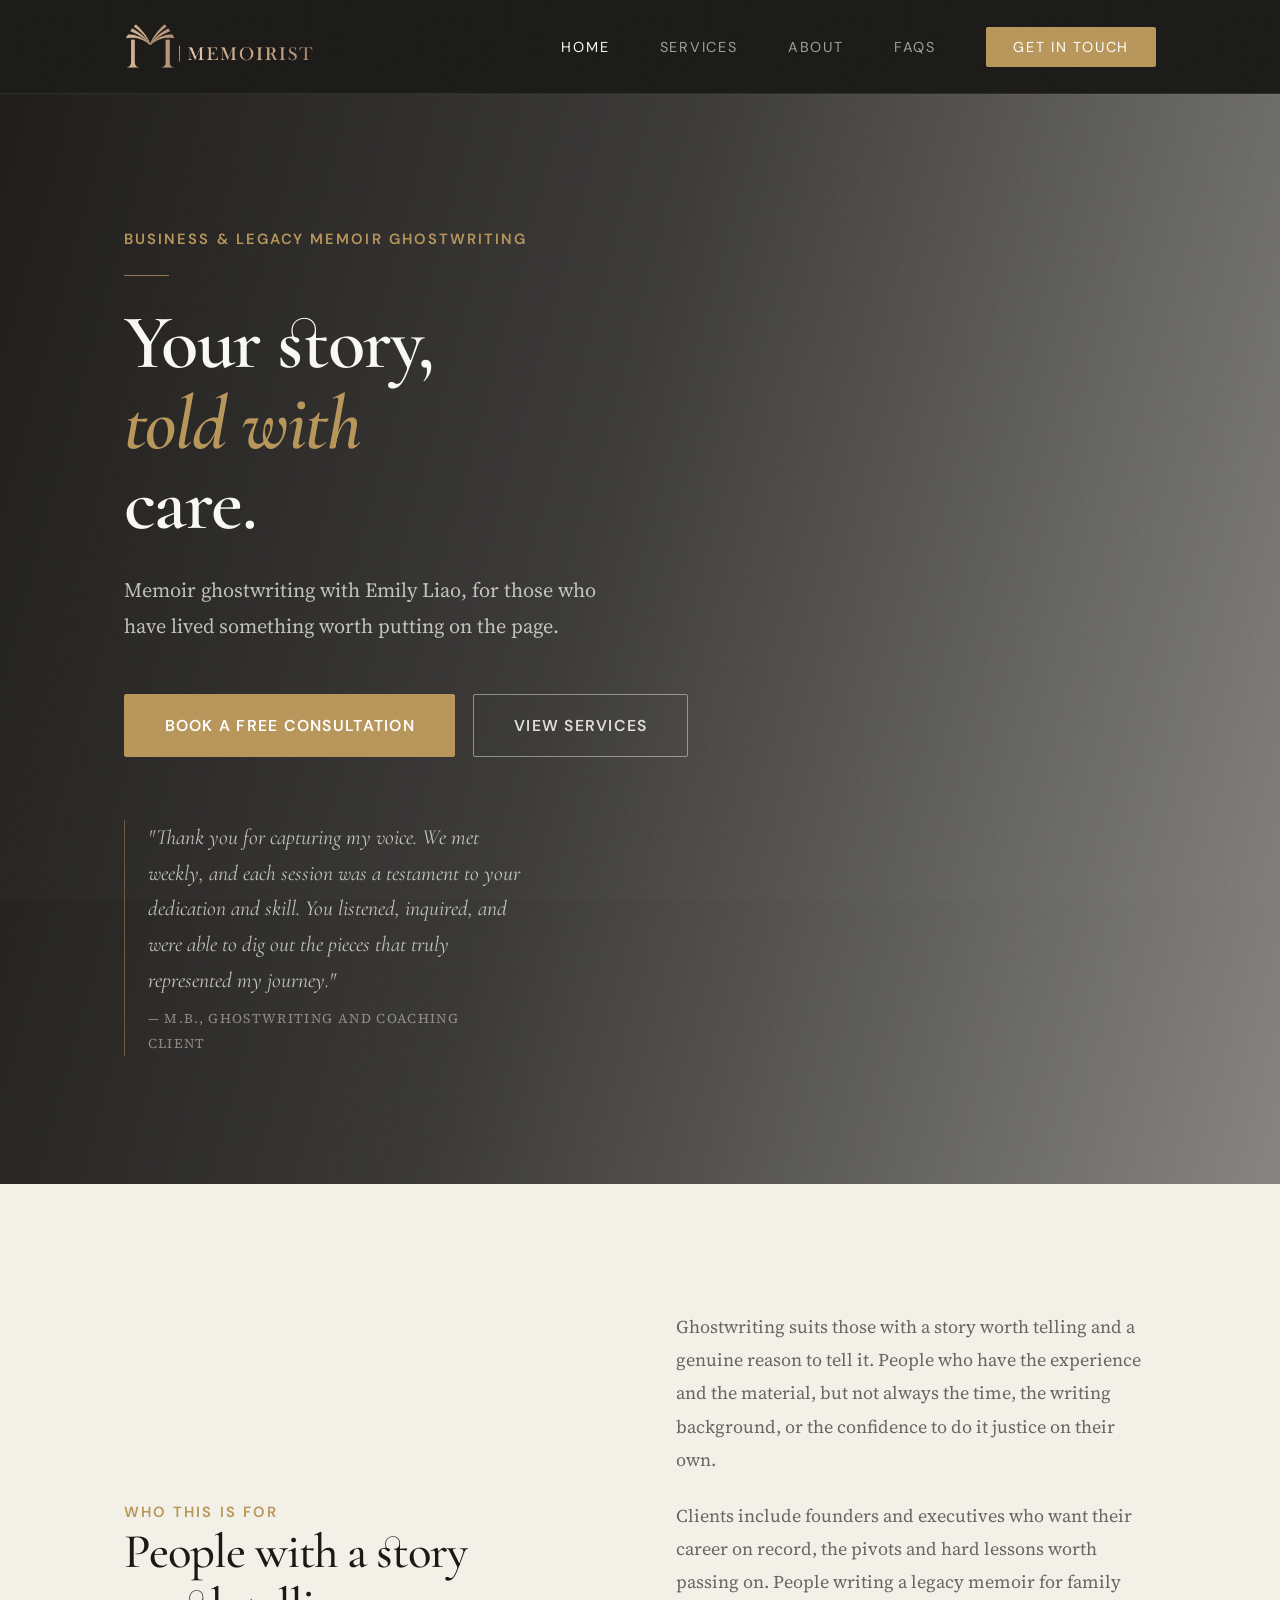
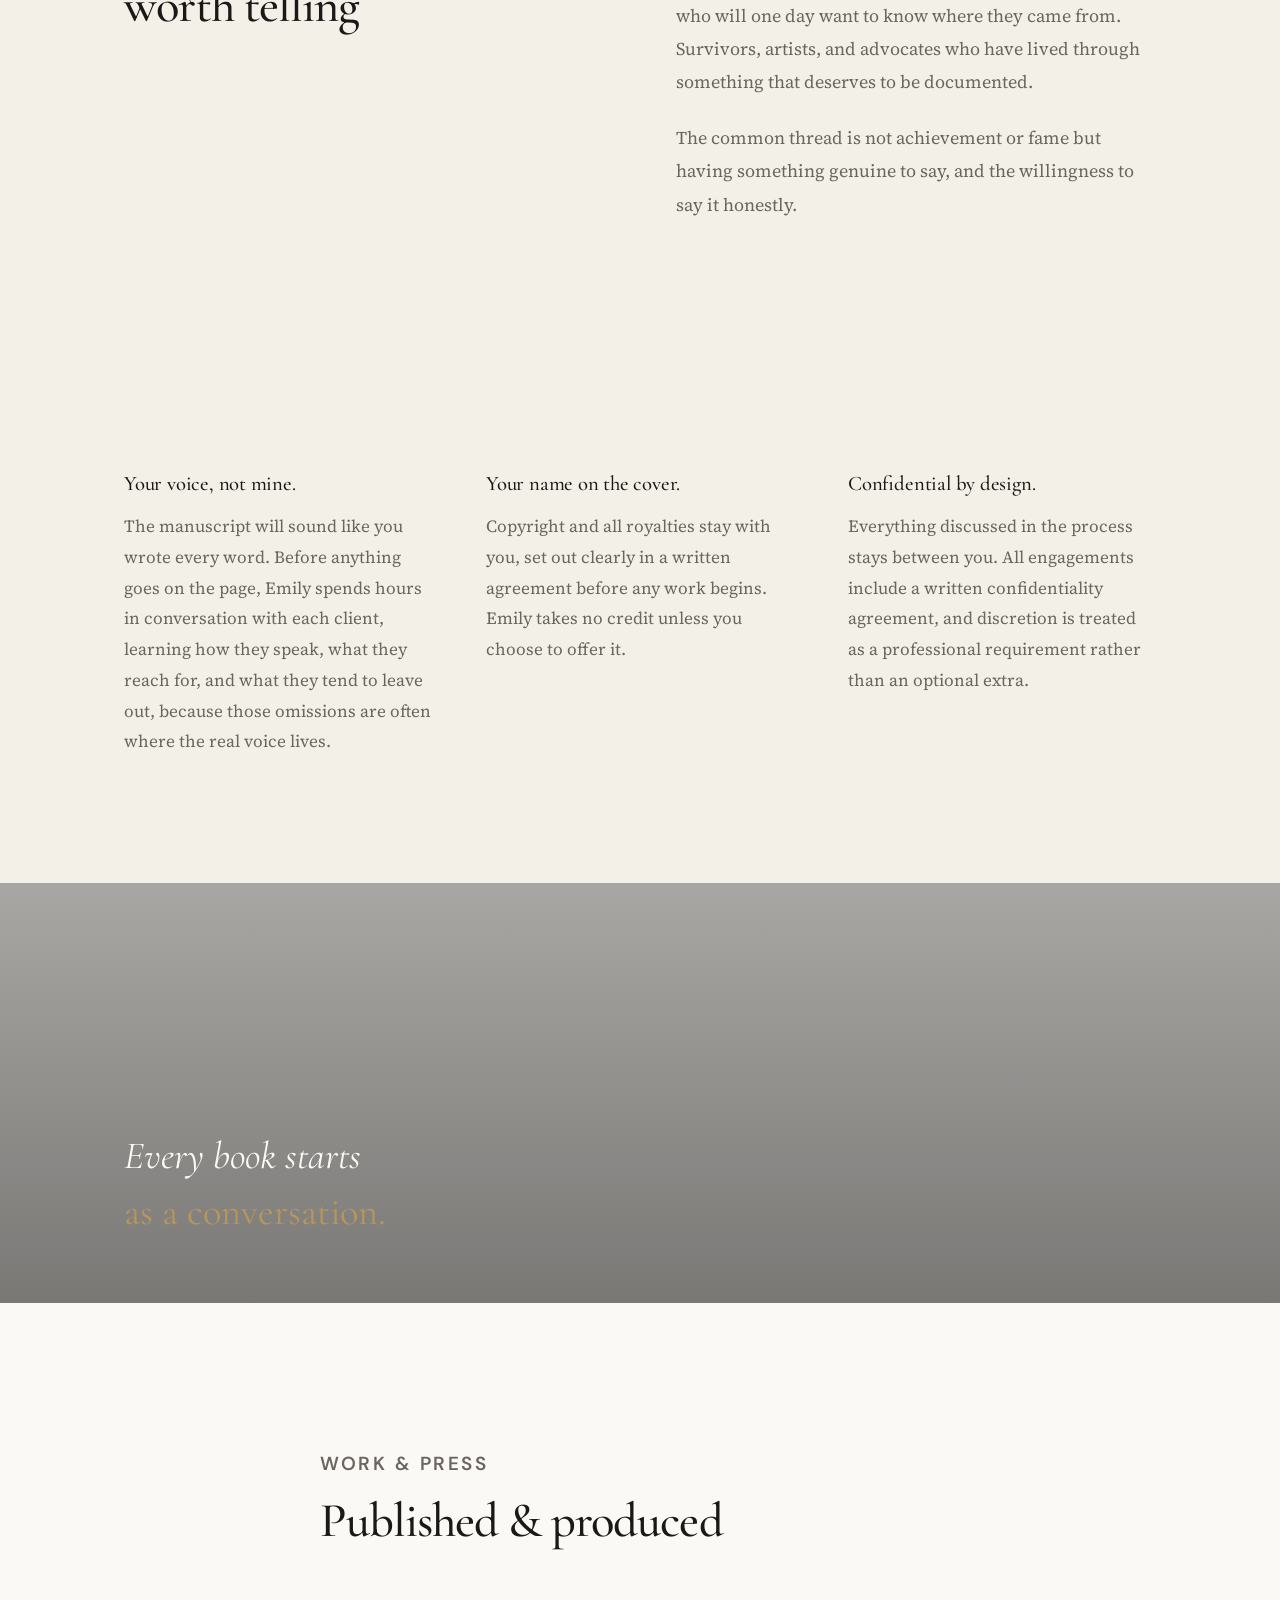
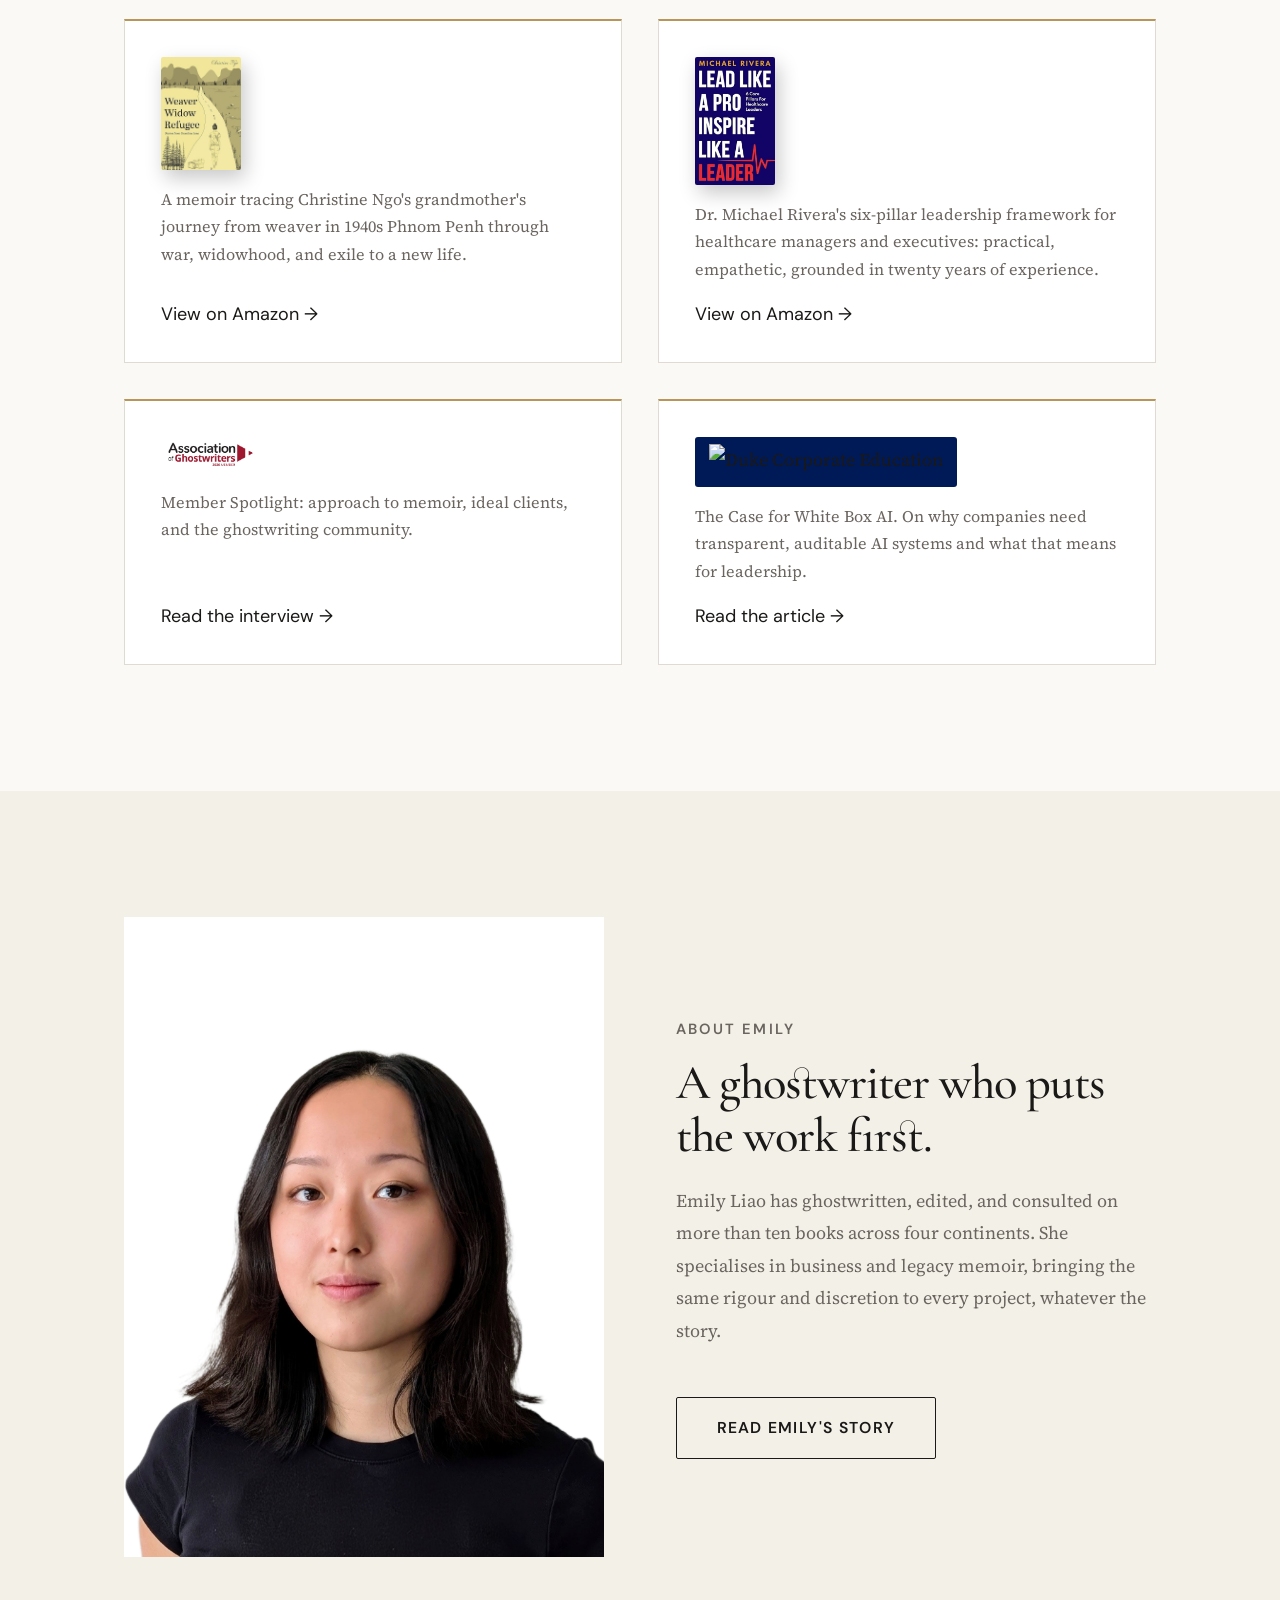
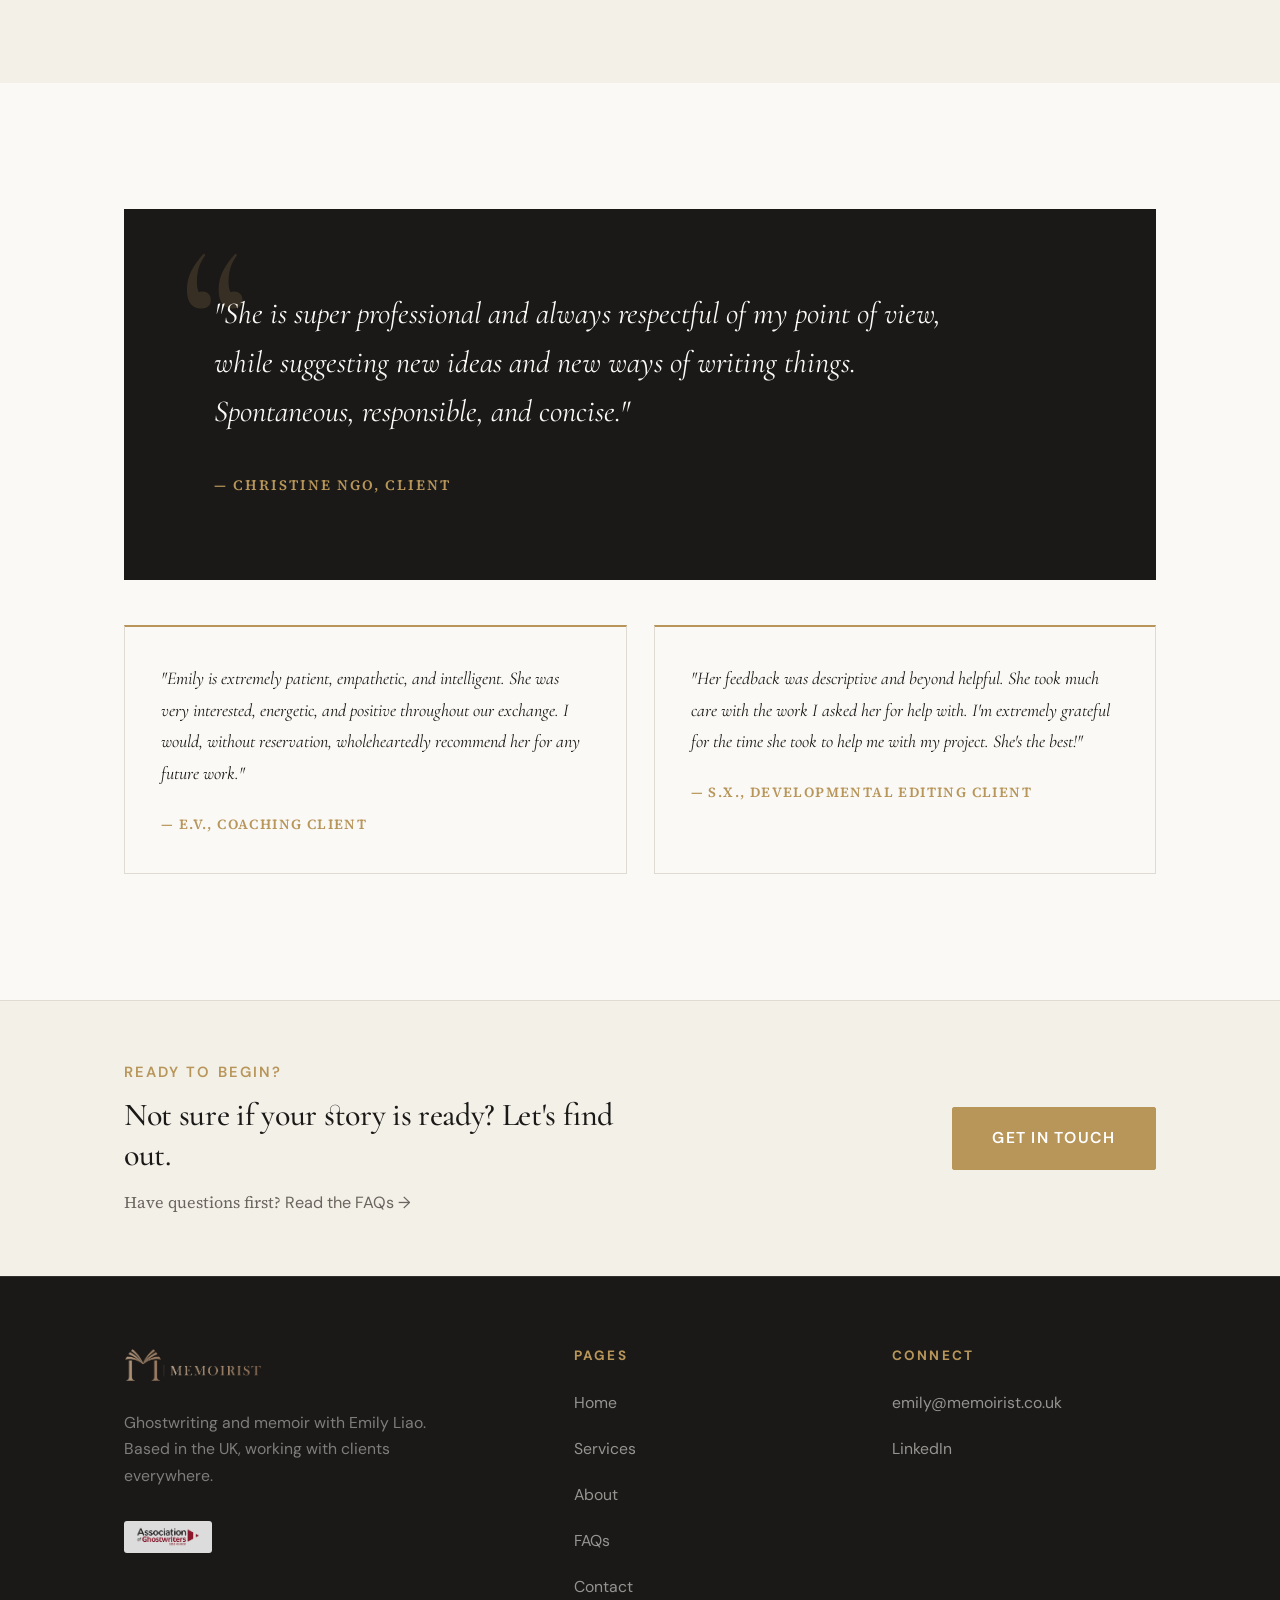
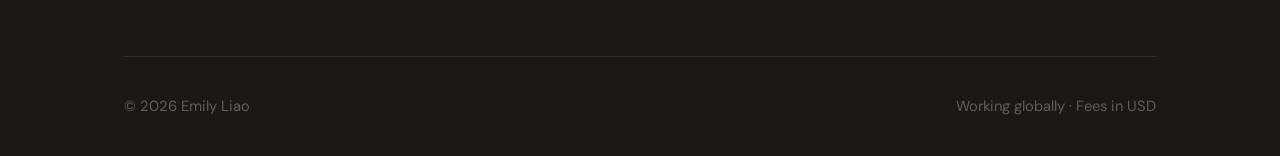
==== commit 8e668219: "Replace NDA/non-disclosure with confidentiality agreement https://claude.ai/code/session_01AgkoY9X5R" ====
--- a/index.html
+++ b/index.html
@@ -129,7 +129,7 @@
           <h3>Confidential by design.</h3>
           <p>
             Everything discussed in the process stays between you. All engagements include a
-            written NDA, and discretion is treated as a professional requirement rather than
+            written confidentiality agreement, and discretion is treated as a professional requirement rather than
             an optional extra.
           </p>
         </div>
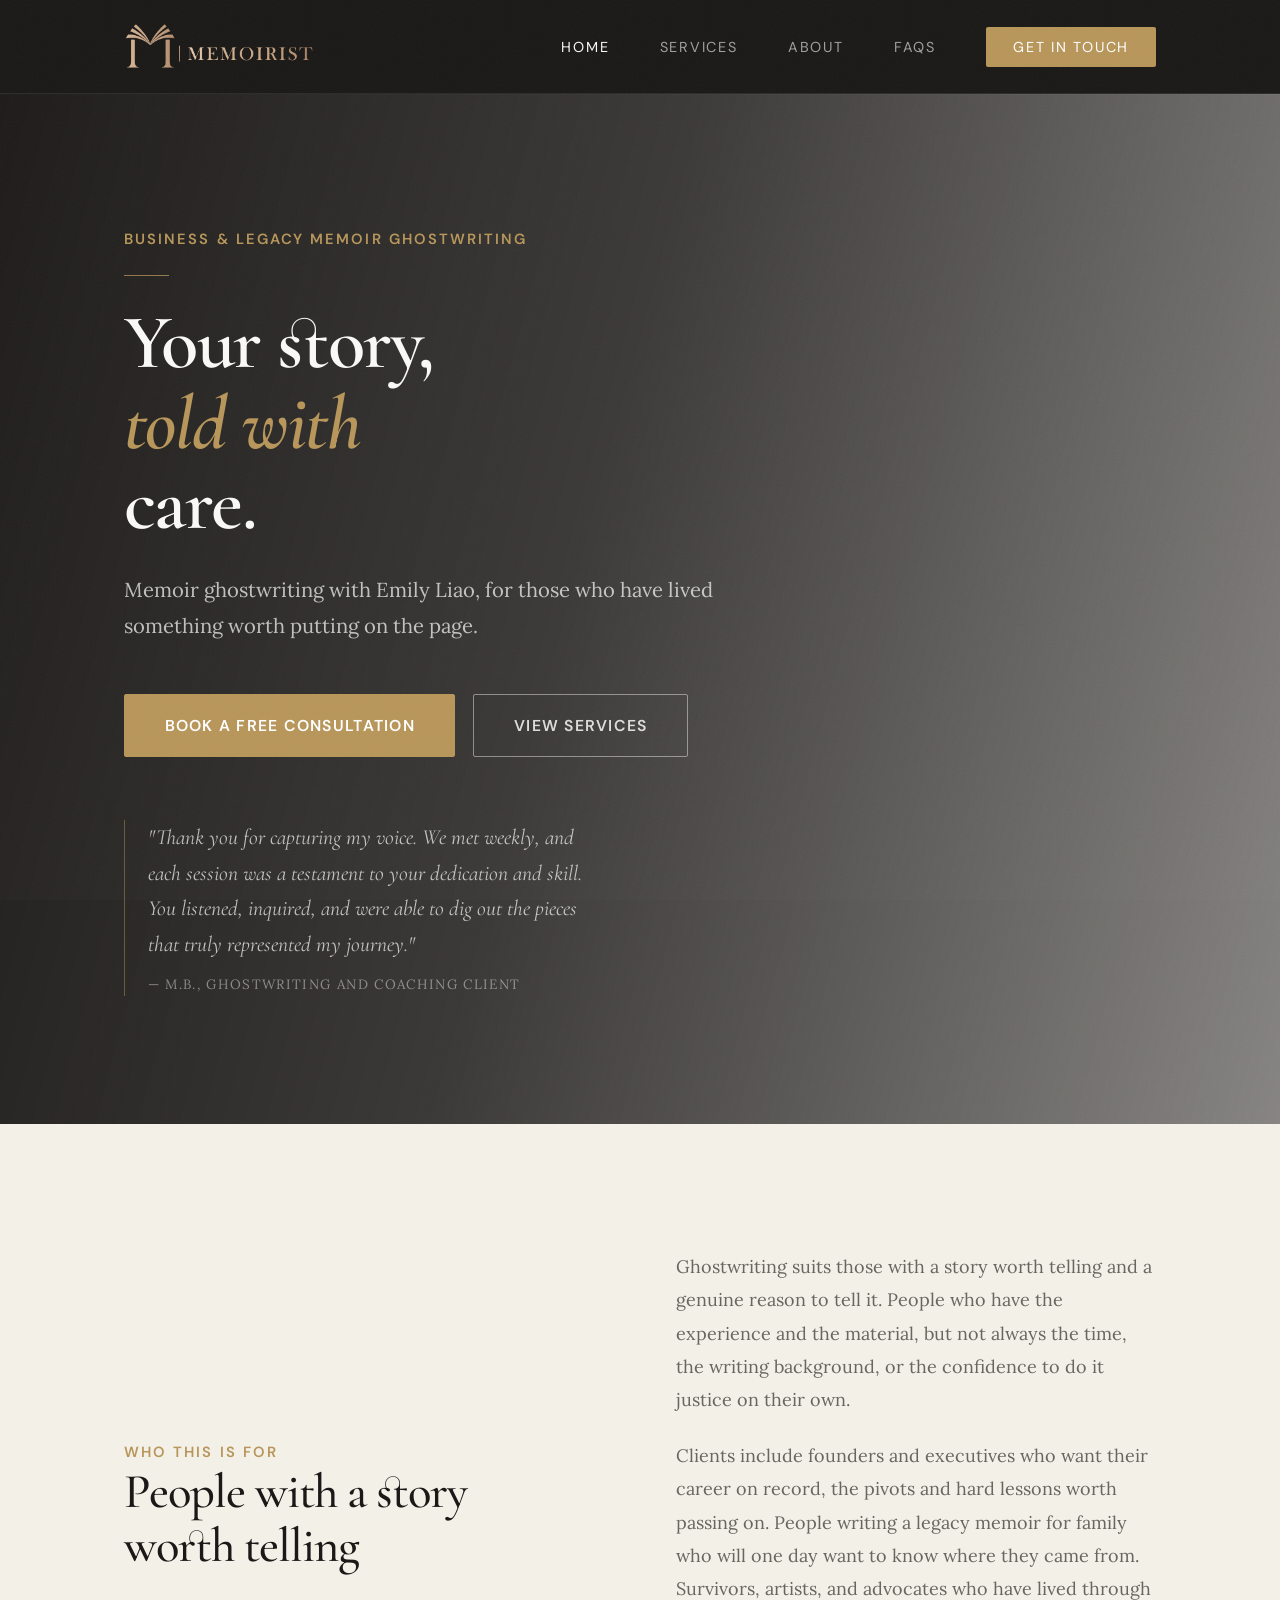
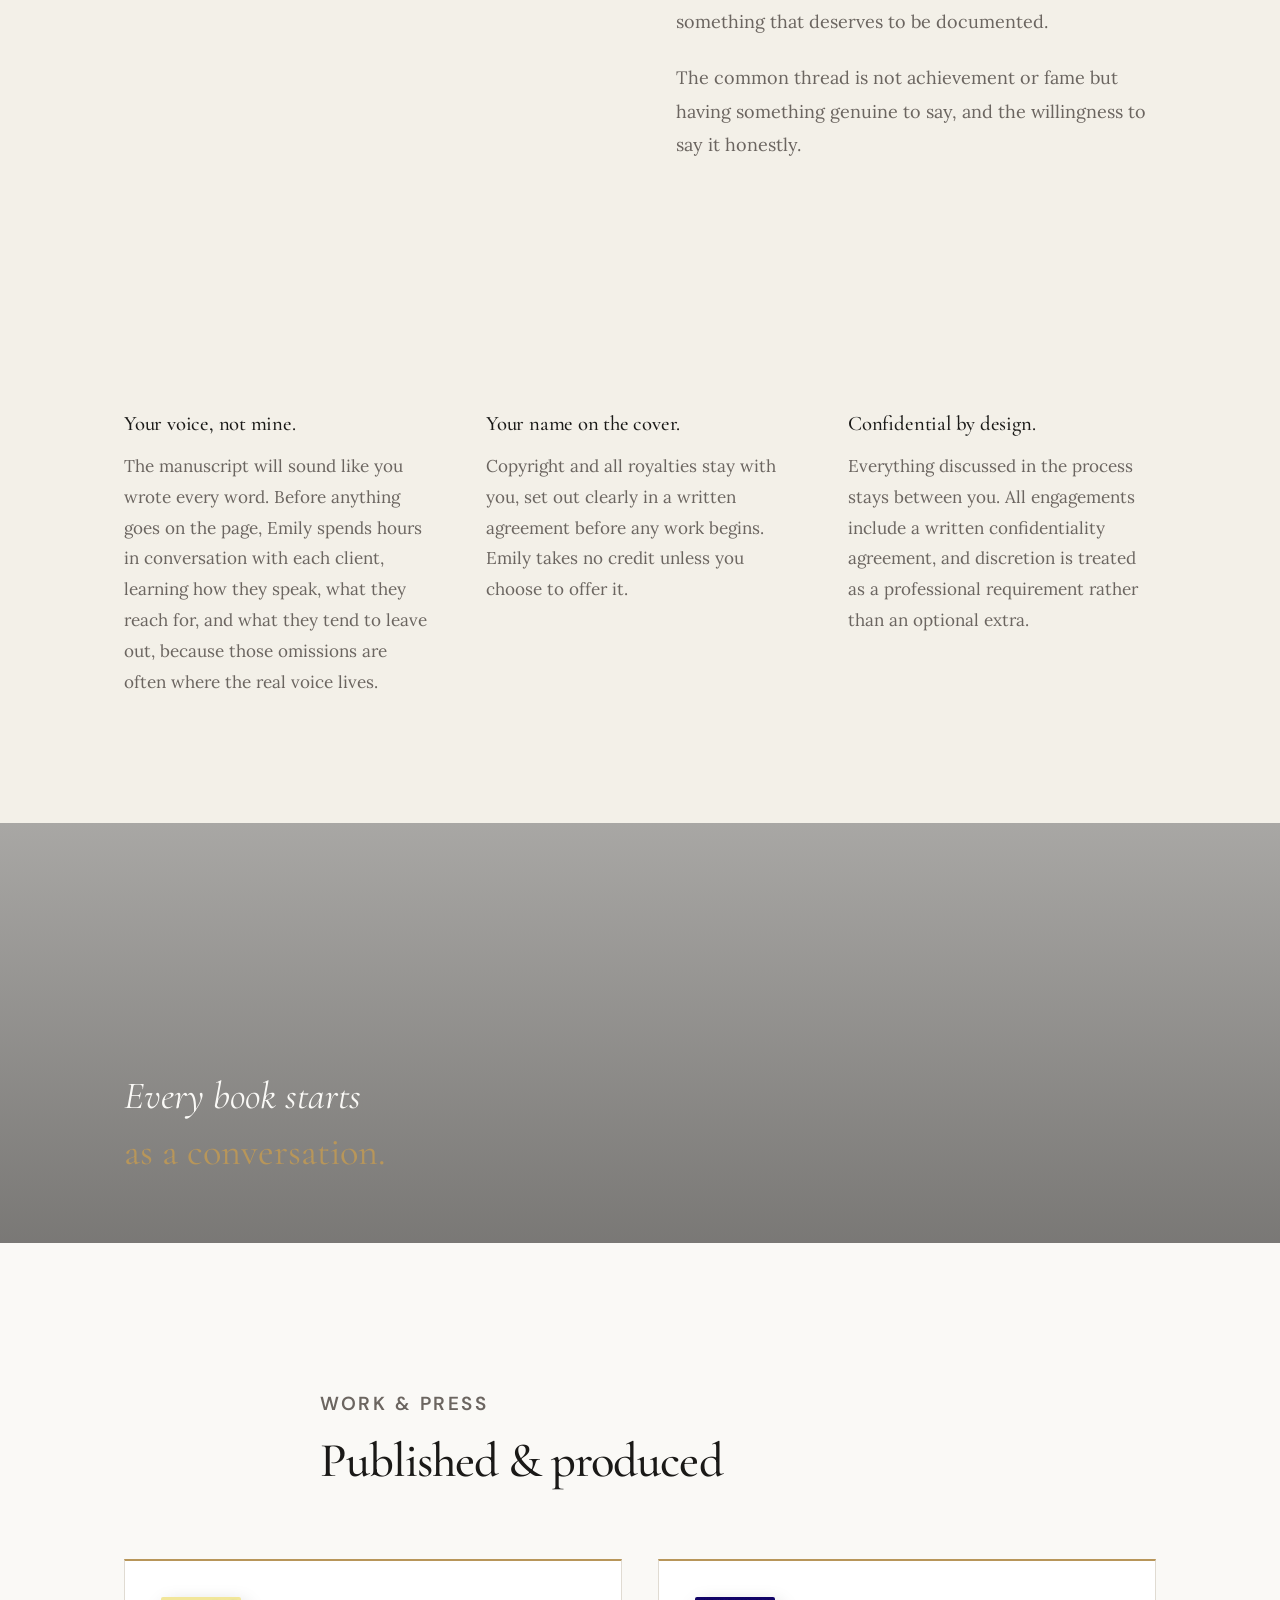
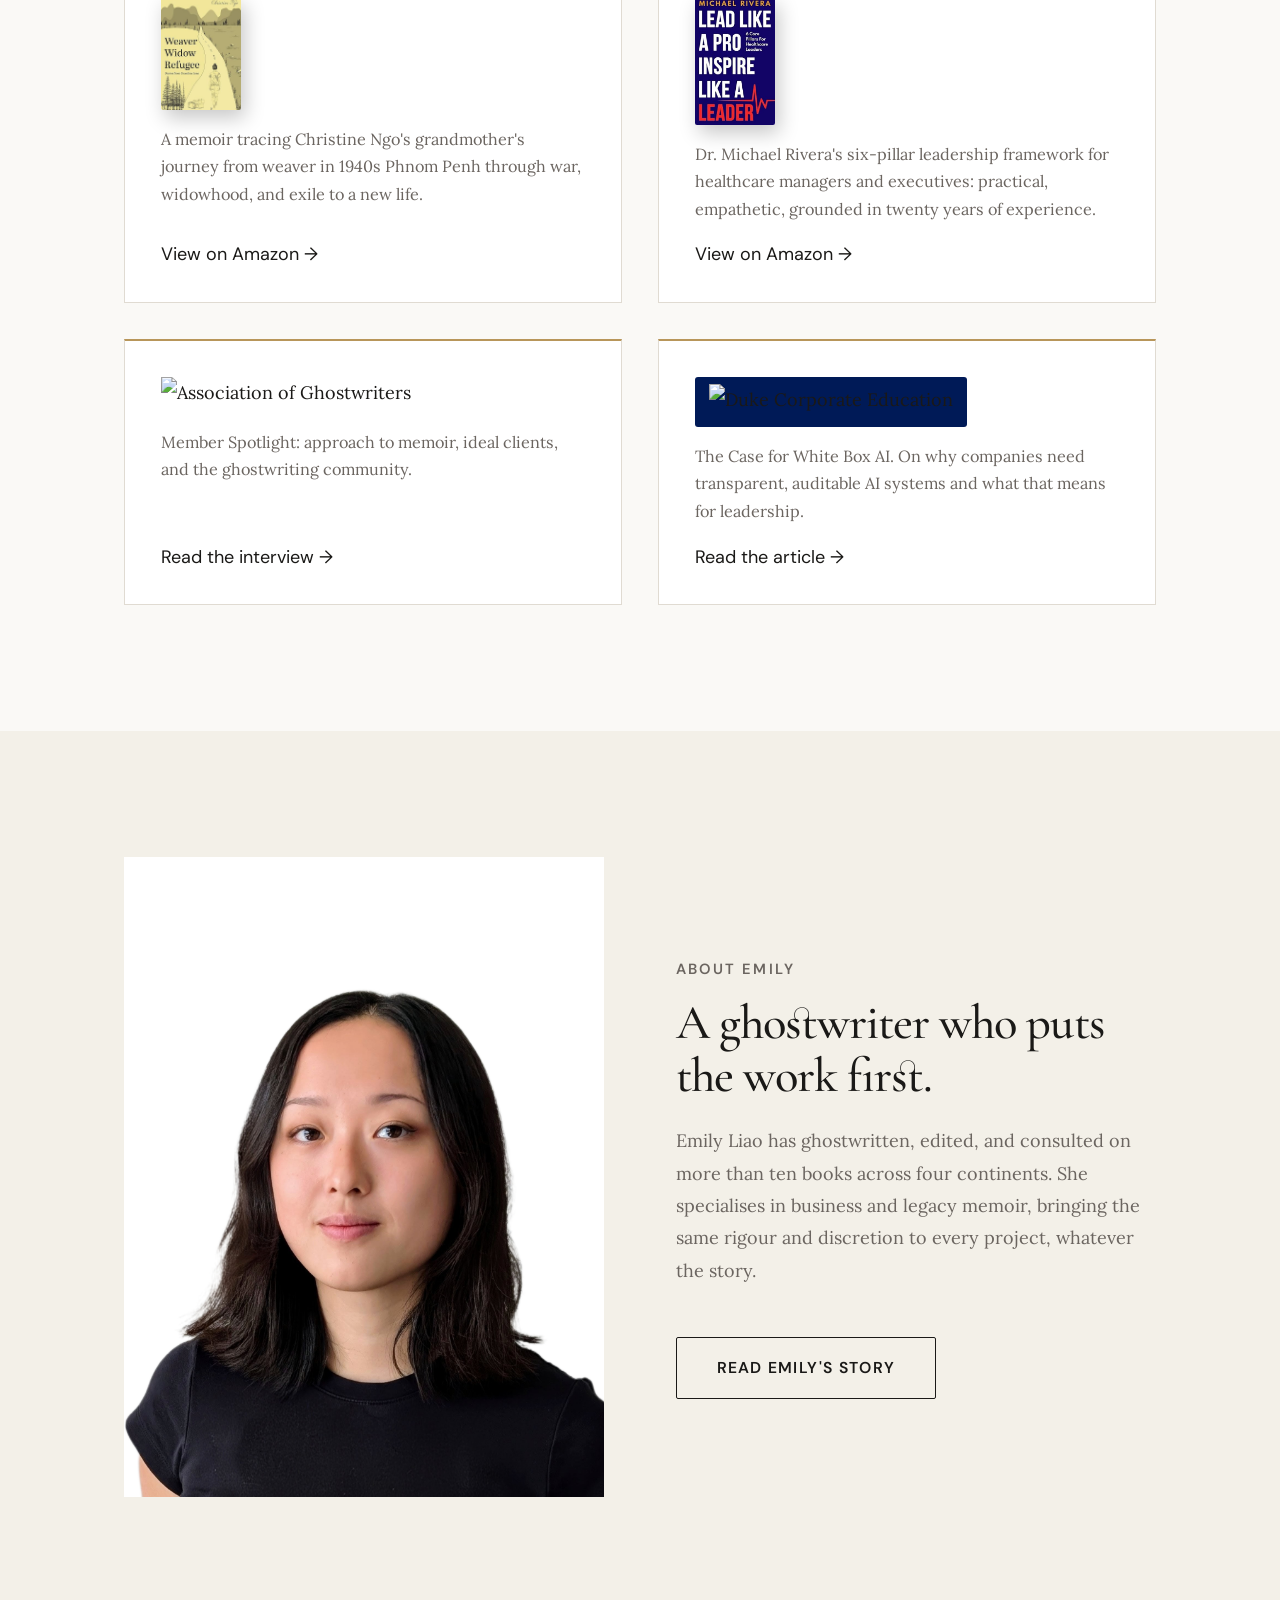
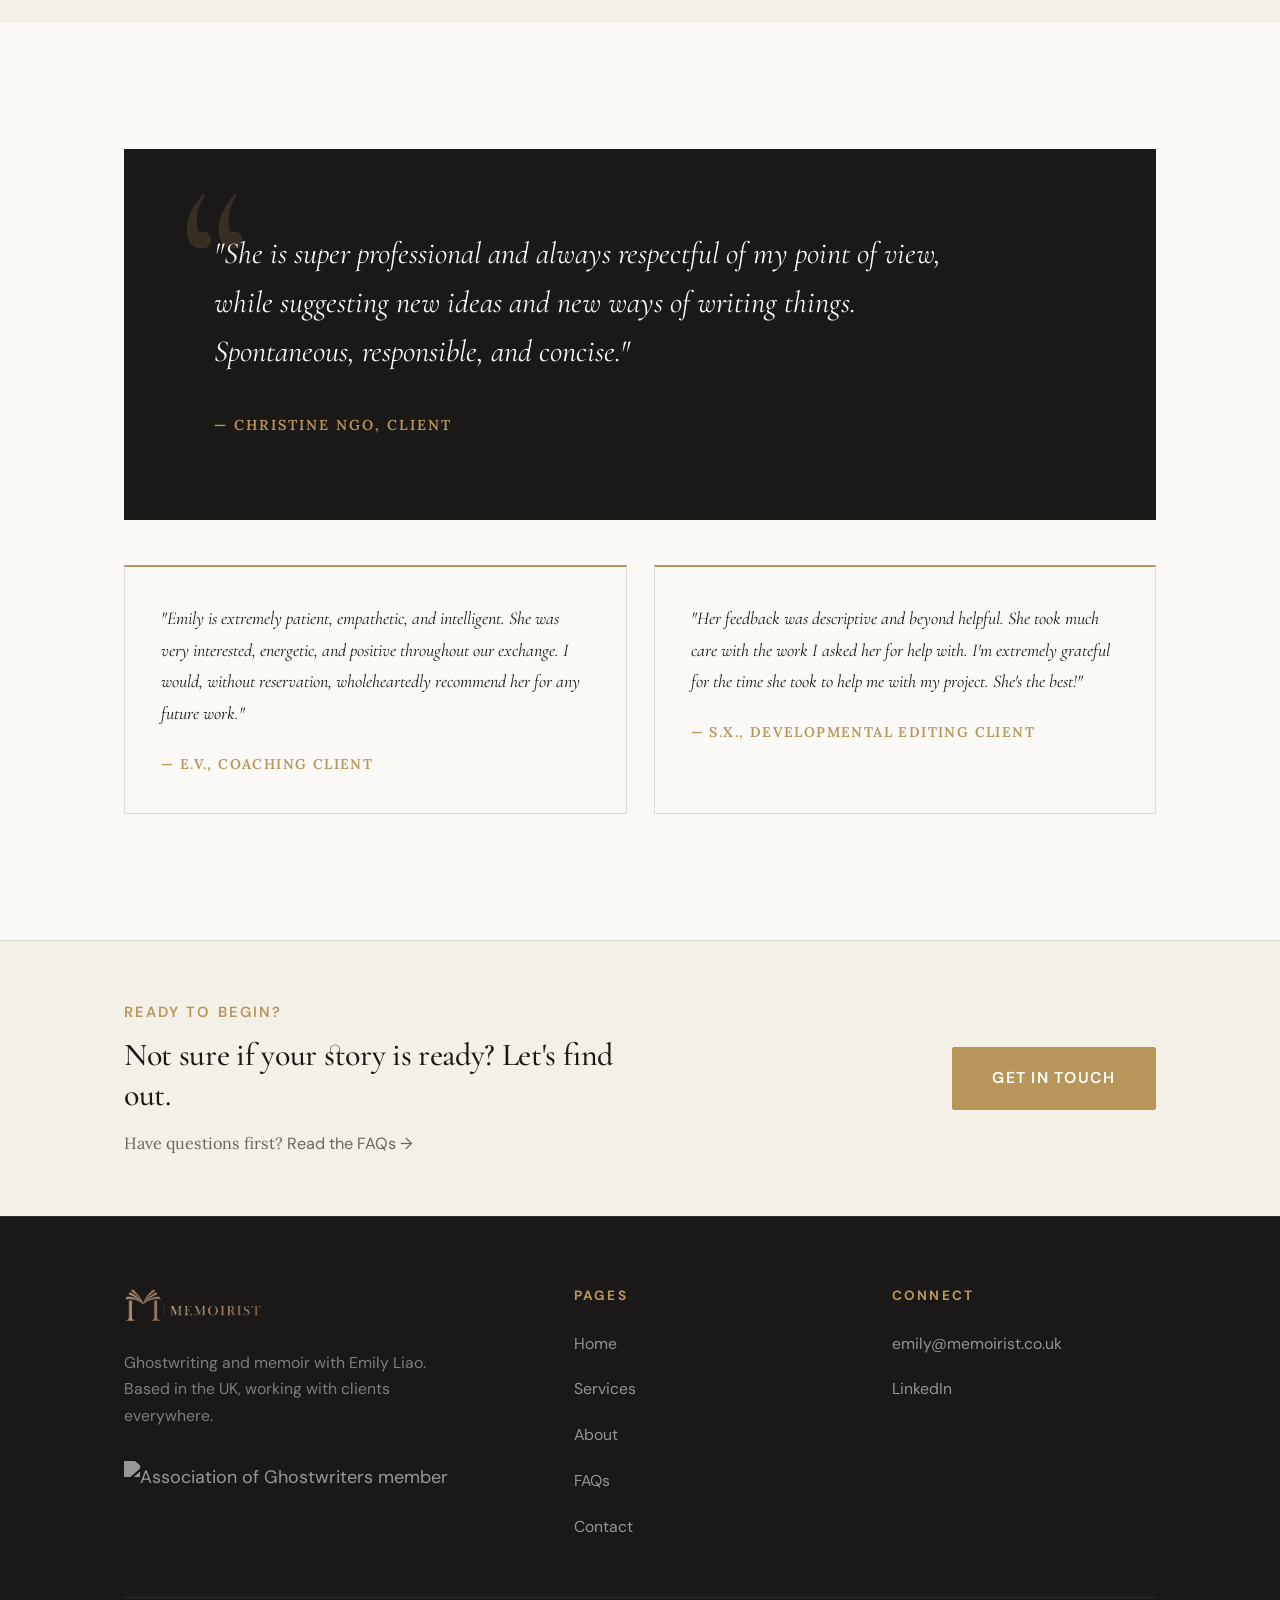
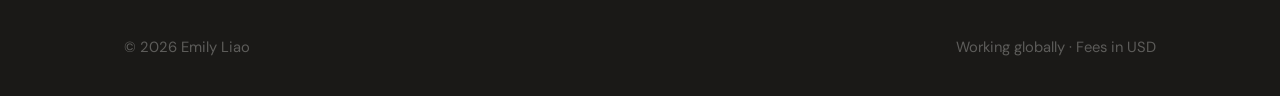
==== commit 9ad9523b: "Revert AoG logo to CDN SVG and fix first/third person consistency AoG logo: revert all pages to orig" ====
--- a/index.html
+++ b/index.html
@@ -180,7 +180,7 @@
         </div>
         <div class="press-item" data-reveal data-reveal-delay="0">
           <div class="press-logo-link">
-            <img src="assets/aog-logo.png"
+            <img src="https://associationofghostwriters.org/wp-content/uploads/2021/09/Color-Logo.svg"
                  alt="Association of Ghostwriters"
                  class="press-logo">
           </div>
@@ -279,7 +279,7 @@
           <a class="nav-logo" href="index.html"><img src="assets/logo.png" alt="Memoirist" class="logo-img"></a>
           <p>Ghostwriting and memoir with Emily Liao. Based in the UK, working with clients everywhere.</p>
           <div class="footer-membership">
-            <img src="assets/aog-logo.png" alt="Association of Ghostwriters member">
+            <img src="https://associationofghostwriters.org/wp-content/uploads/2021/09/Color-Logo.svg" alt="Association of Ghostwriters member">
           </div>
         </div>
         <div class="footer-col">
--- a/css/style.css
+++ b/css/style.css
@@ -3,7 +3,7 @@
    Global Styles
    ========================================================================== */
 
-@import url('https://fonts.googleapis.com/css2?family=Cormorant+Garamond:ital,wght@0,300;0,400;0,500;0,600;1,300;1,400;1,500&family=DM+Sans:wght@300;400;500;600&family=Source+Serif+4:ital,opsz,wght@0,8..60,300;0,8..60,400;0,8..60,600;1,8..60,300;1,8..60,400&display=swap');
+@import url('https://fonts.googleapis.com/css2?family=Cormorant+Garamond:ital,wght@0,300;0,400;0,500;0,600;1,300;1,400;1,500&family=DM+Sans:wght@300;400;500;600&family=Lora:ital,wght@0,400;0,500;1,400;1,500&display=swap');
 
 /* --------------------------------------------------------------------------
    Custom Properties
@@ -22,7 +22,7 @@
 
   --font-serif: 'Cormorant Garamond', Georgia, serif;
   --font-sans:  'DM Sans', system-ui, sans-serif;
-  --font-body:  'Source Serif 4', Georgia, serif;
+  --font-body:  'Lora', Georgia, serif;
 
   --max-w:       1140px;
   --section-gap: 7rem;
@@ -1342,12 +1342,10 @@
 }
 
 .footer-membership img {
-  height: 32px;
+  height: 28px;
   width: auto;
-  opacity: 0.85;
-  background: white;
-  border-radius: 3px;
-  padding: 3px 8px;
+  opacity: 0.55;
+  filter: brightness(0) invert(1);
 }
 
 .footer-membership-label {
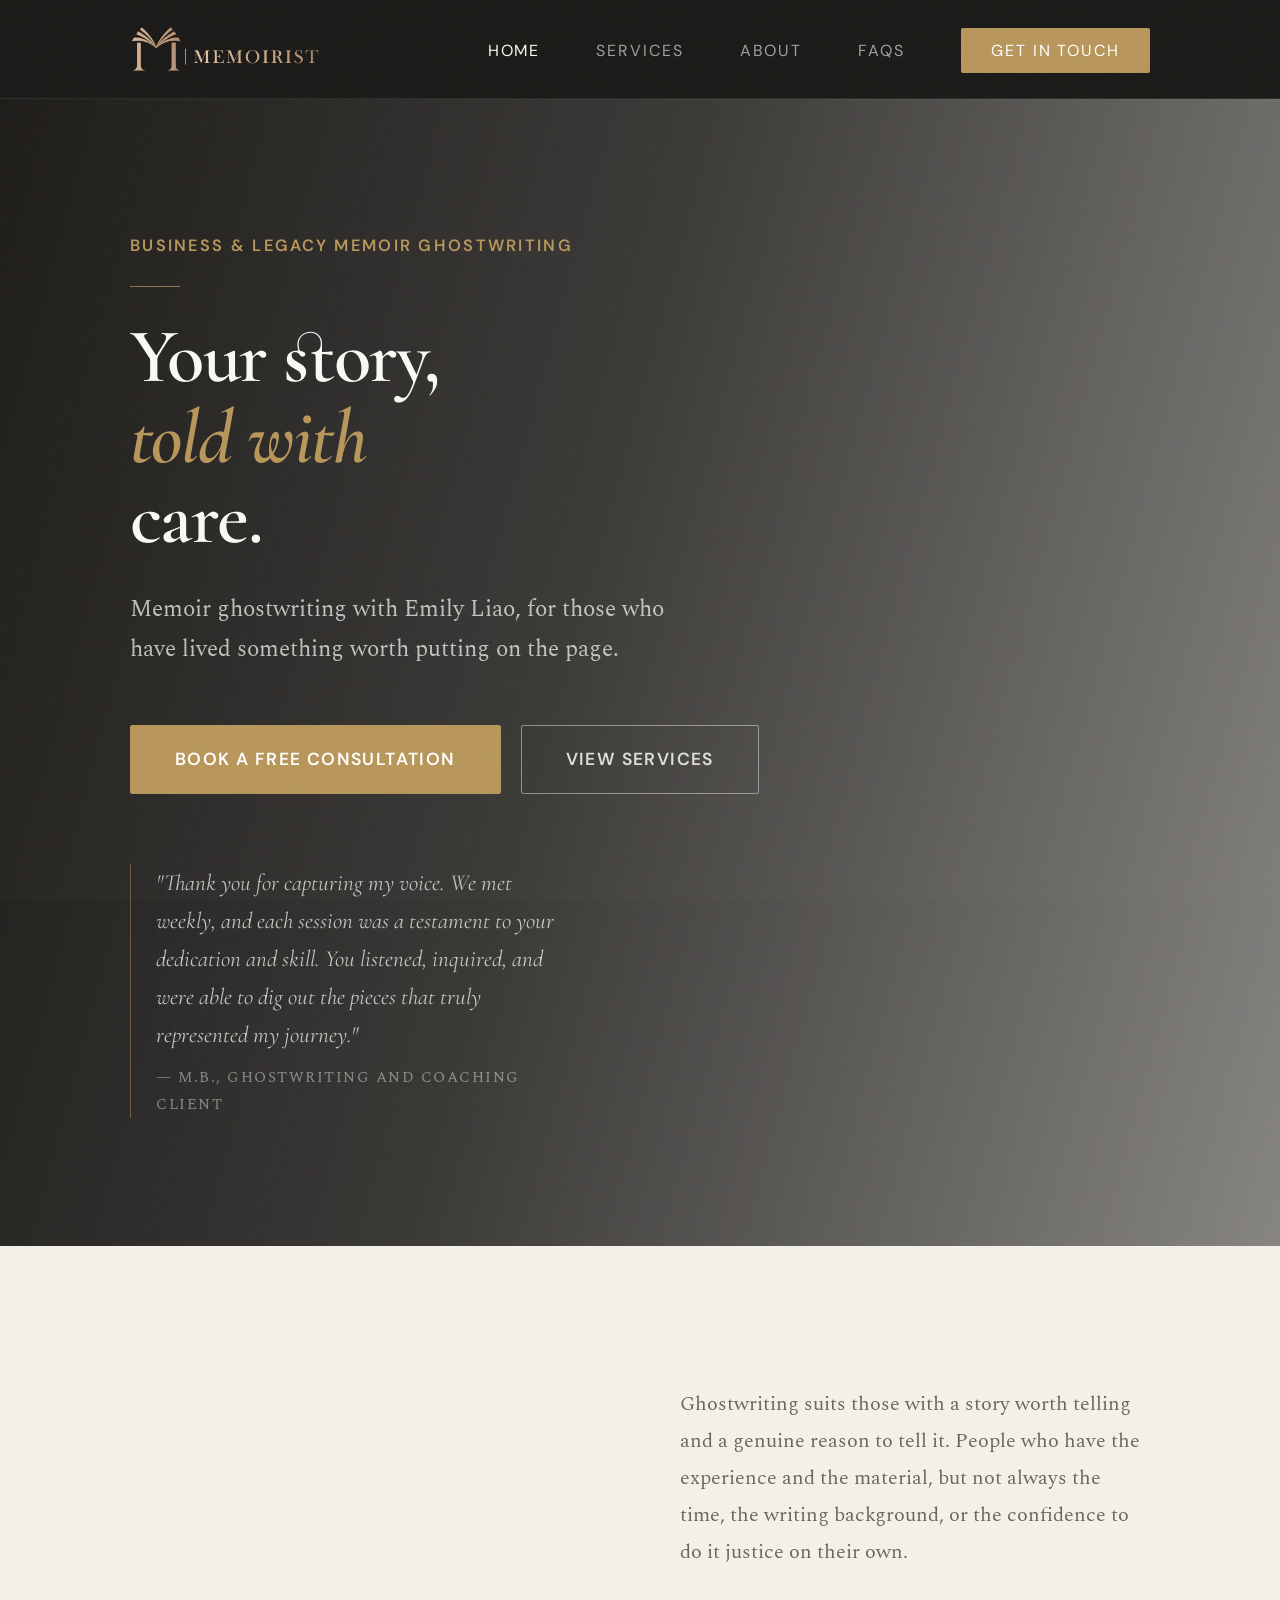
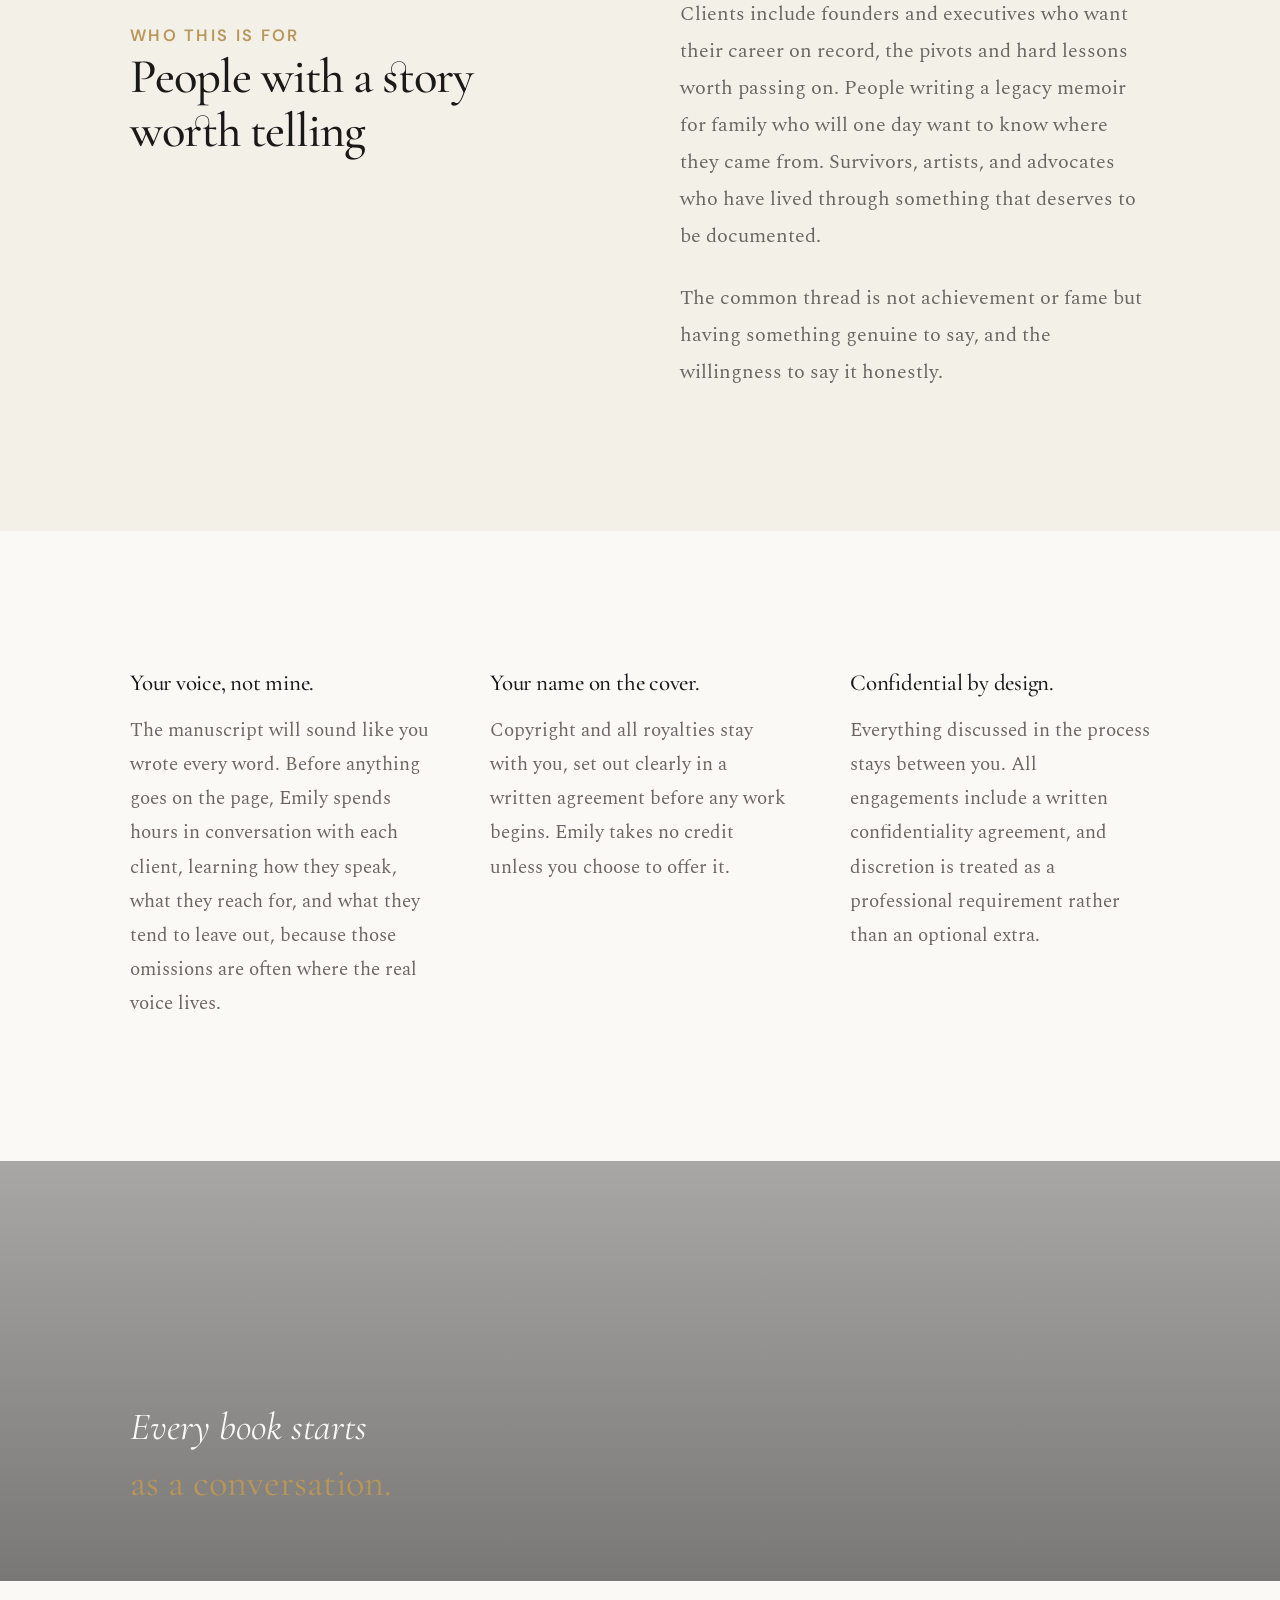
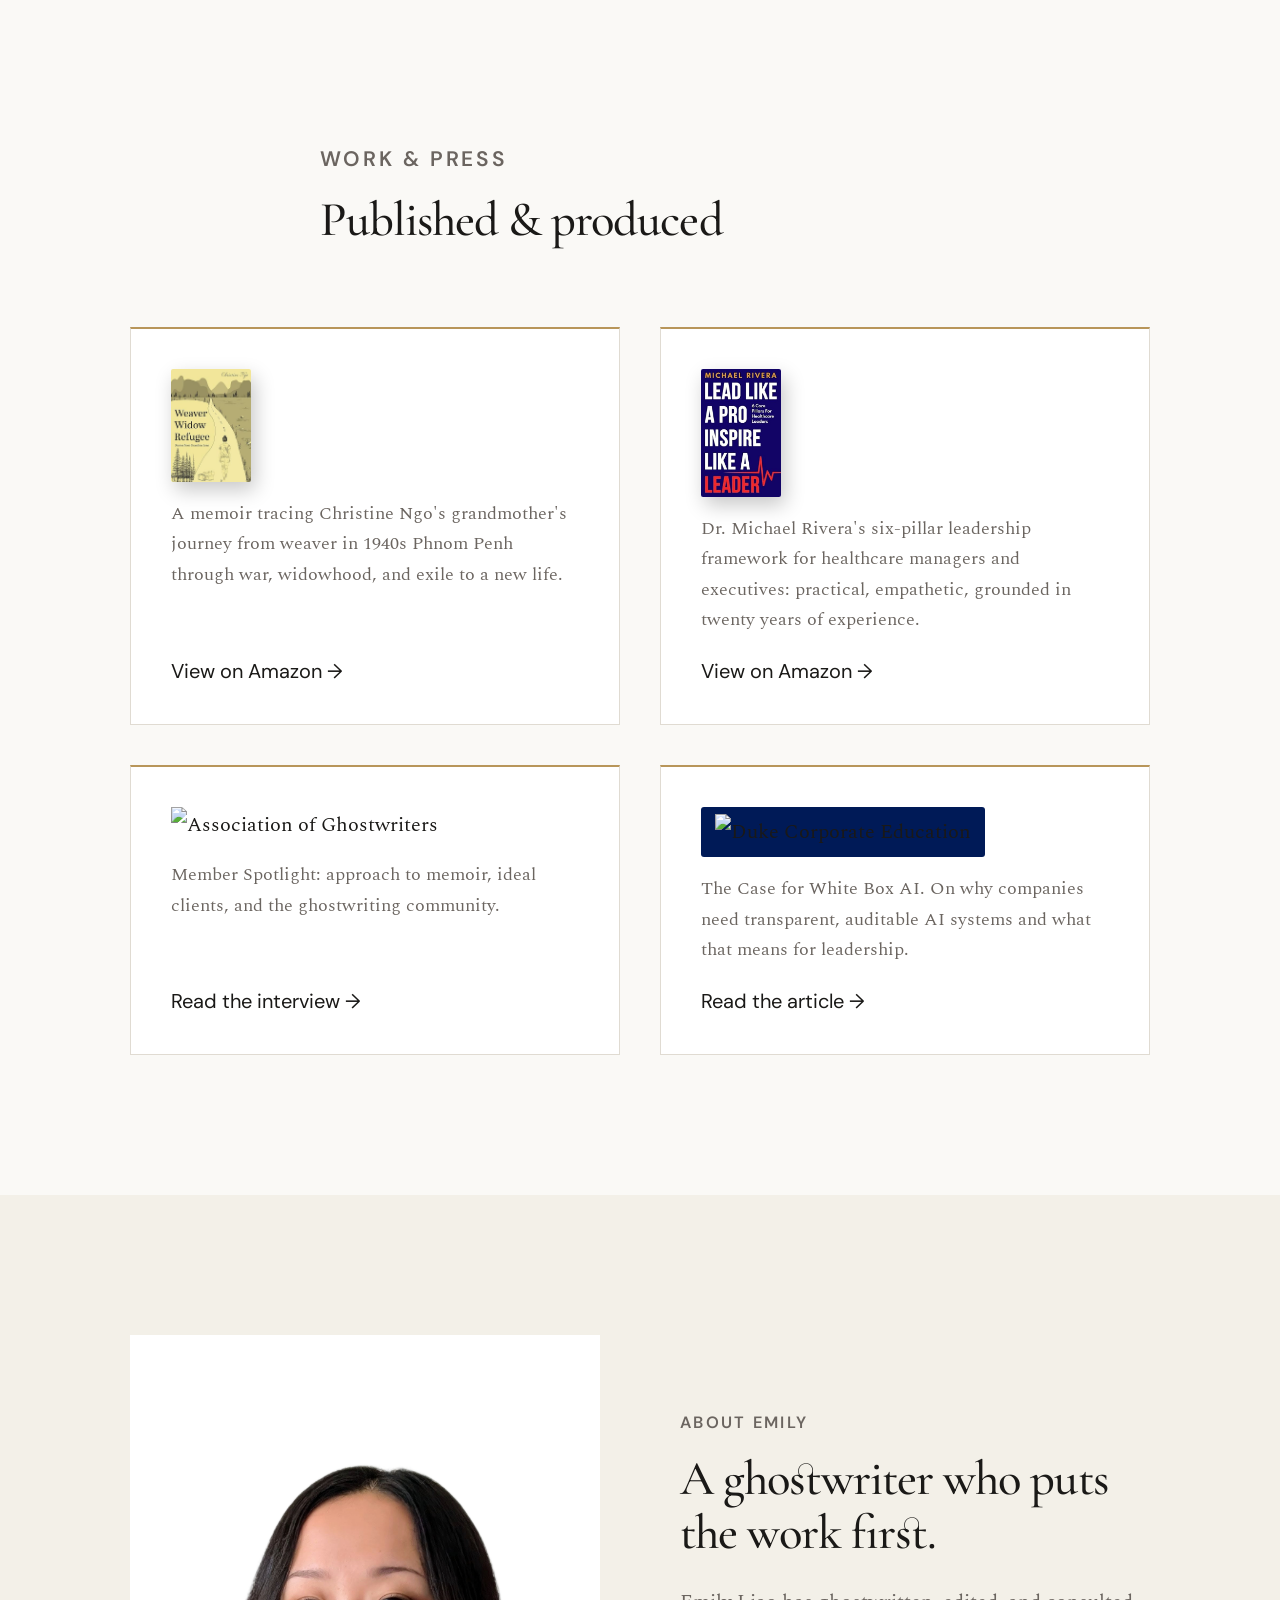
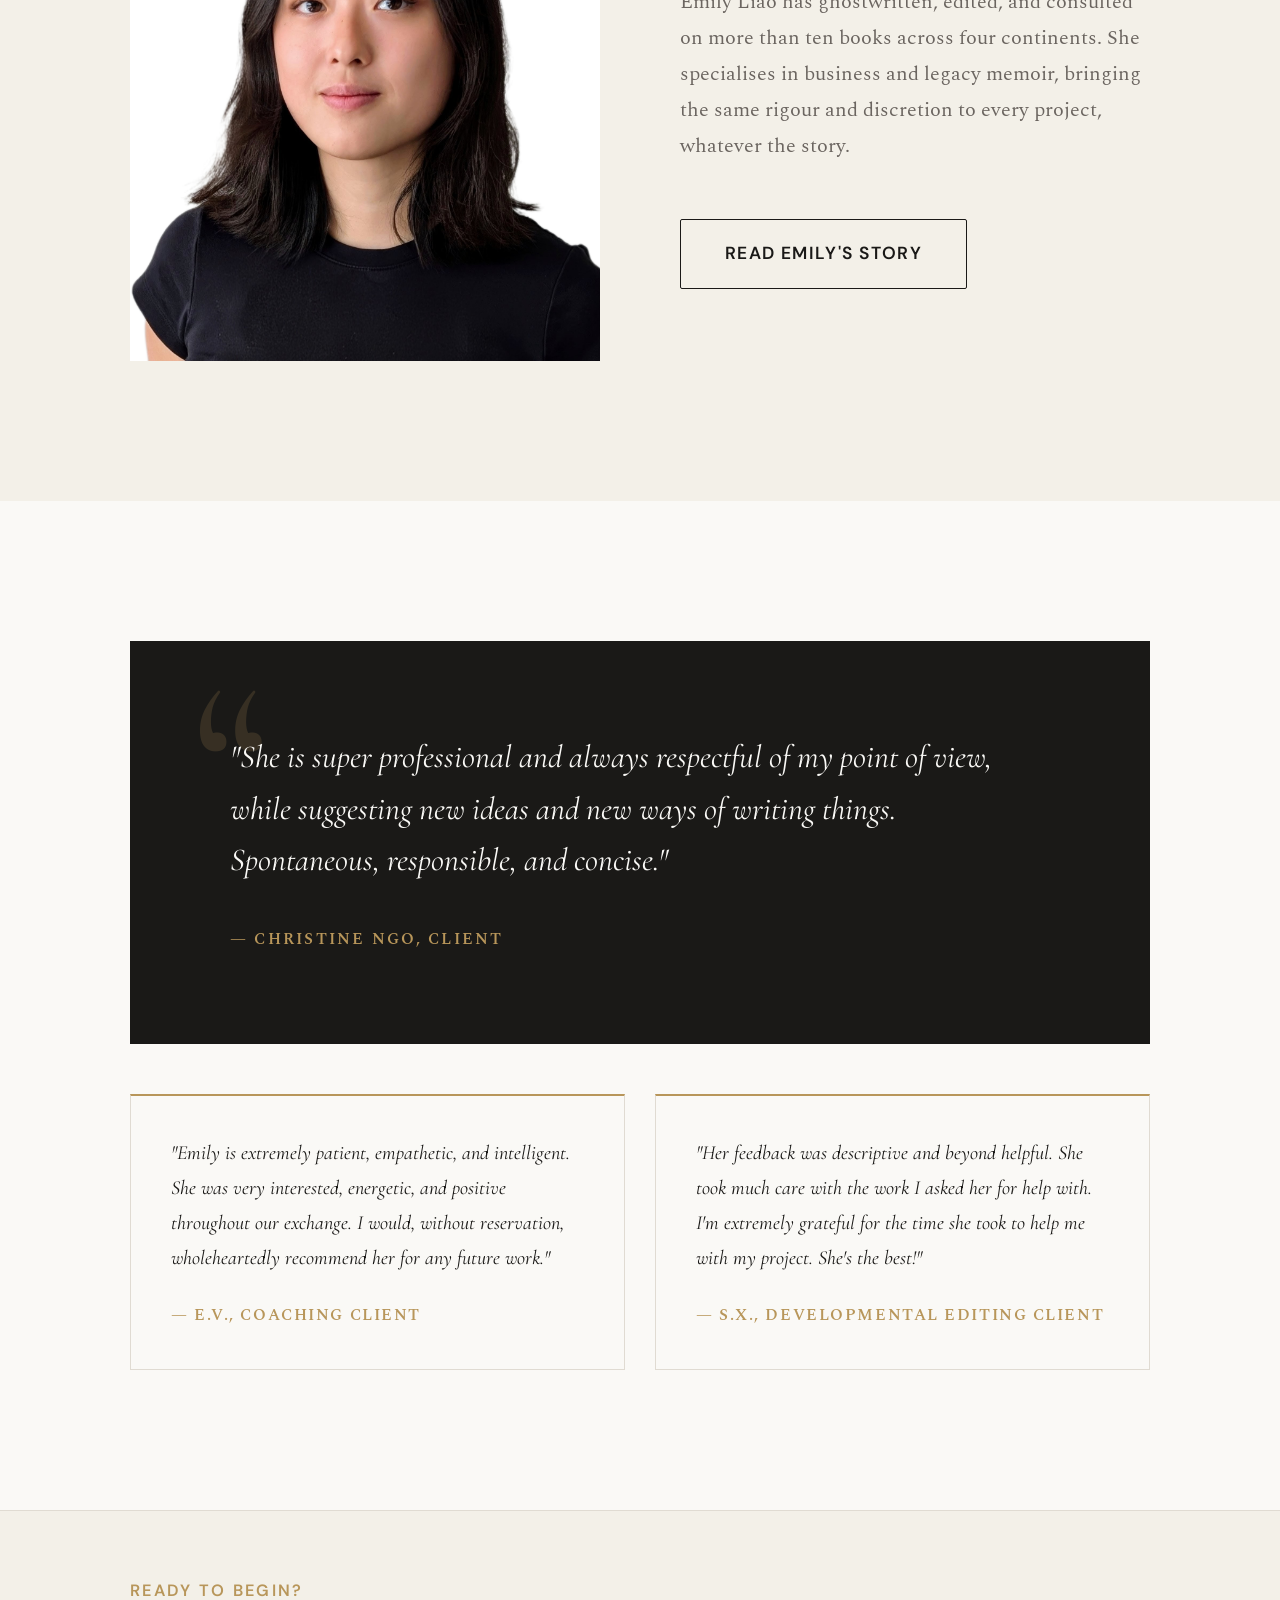
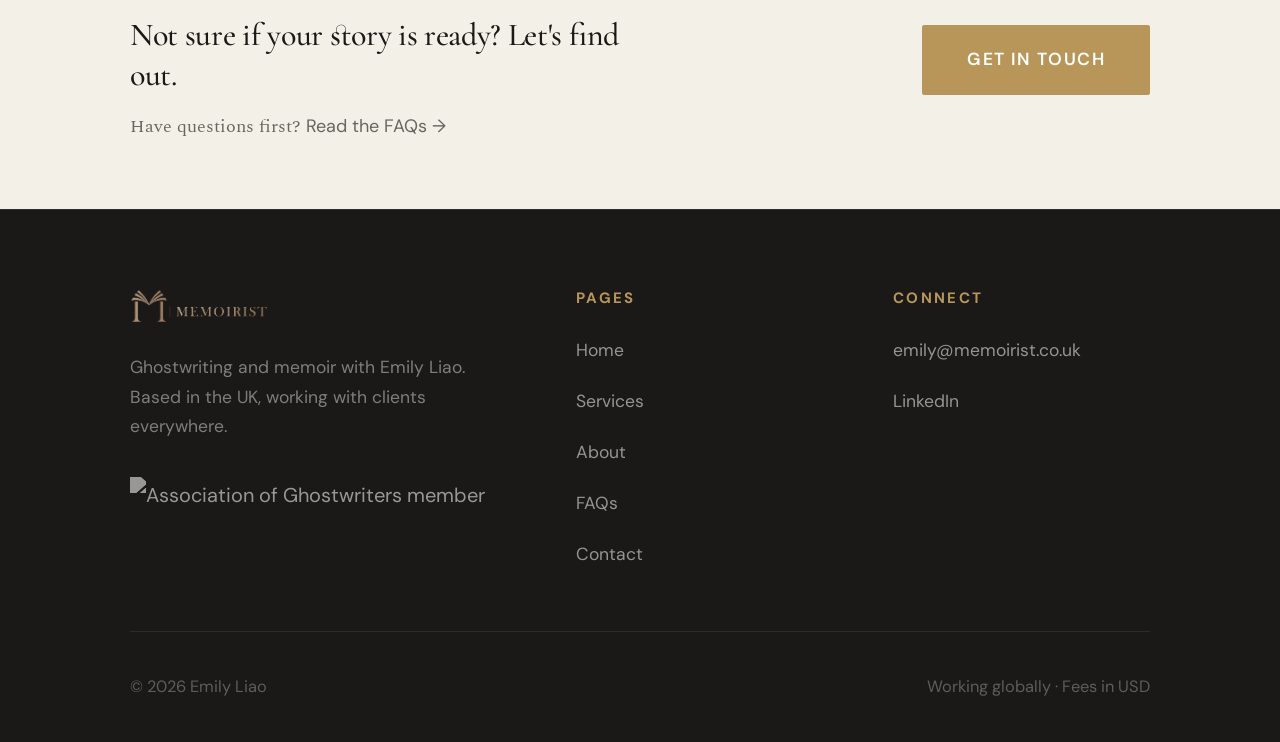
==== commit 1925c29a: "Fix homepage: separate 'Who this is for' and trust grid visually Both sections had section--cream ba" ====
--- a/index.html
+++ b/index.html
@@ -106,7 +106,7 @@
   <!-- =====================================================================
        Trust strip
        ===================================================================== -->
-  <section class="section section--cream">
+  <section class="section">
     <div class="container">
       <div class="trust-grid">
         <div class="trust-item" data-reveal data-reveal-delay="0">
--- a/css/style.css
+++ b/css/style.css
@@ -3,7 +3,7 @@
    Global Styles
    ========================================================================== */
 
-@import url('https://fonts.googleapis.com/css2?family=Cormorant+Garamond:ital,wght@0,300;0,400;0,500;0,600;1,300;1,400;1,500&family=DM+Sans:wght@300;400;500;600&family=Lora:ital,wght@0,400;0,500;1,400;1,500&display=swap');
+@import url('https://fonts.googleapis.com/css2?family=Cormorant+Garamond:ital,wght@0,300;0,400;0,500;0,600;1,300;1,400;1,500&family=DM+Sans:wght@300;400;500;600&family=Spectral:ital,wght@0,300;0,400;0,500;1,300;1,400;1,500&display=swap');
 
 /* --------------------------------------------------------------------------
    Custom Properties
@@ -22,7 +22,7 @@
 
   --font-serif: 'Cormorant Garamond', Georgia, serif;
   --font-sans:  'DM Sans', system-ui, sans-serif;
-  --font-body:  'Lora', Georgia, serif;
+  --font-body:  'Spectral', Georgia, serif;
 
   --max-w:       1140px;
   --section-gap: 7rem;
@@ -37,7 +37,7 @@
 
 *, *::before, *::after { box-sizing: border-box; margin: 0; padding: 0; }
 
-html { scroll-behavior: smooth; font-size: 18px; }
+html { scroll-behavior: smooth; font-size: 20px; }
 
 body {
   font-family: var(--font-body);
@@ -72,9 +72,9 @@
   font-feature-settings: "kern", "liga", "dlig", "onum";
 }
 
-h1 { font-size: clamp(2.9rem, 6vw, 5rem);       letter-spacing: -0.02em; line-height: 1.05; font-weight: 600; }
-h2 { font-size: clamp(2.1rem, 3.8vw, 3.2rem);   letter-spacing: -0.02em; }
-h3 { font-size: clamp(1.25rem, 2.2vw, 1.55rem); letter-spacing: -0.01em; }
+h1 { font-size: clamp(2.6rem, 6vw, 4.5rem);      letter-spacing: -0.02em; line-height: 1.05; font-weight: 600; }
+h2 { font-size: clamp(1.9rem, 3.8vw, 2.88rem);  letter-spacing: -0.02em; }
+h3 { font-size: clamp(1.1rem, 2.2vw, 1.4rem);   letter-spacing: -0.01em; }
 
 /* UI chrome stays in DM Sans — body text uses Libre Caslon */
 .site-nav,
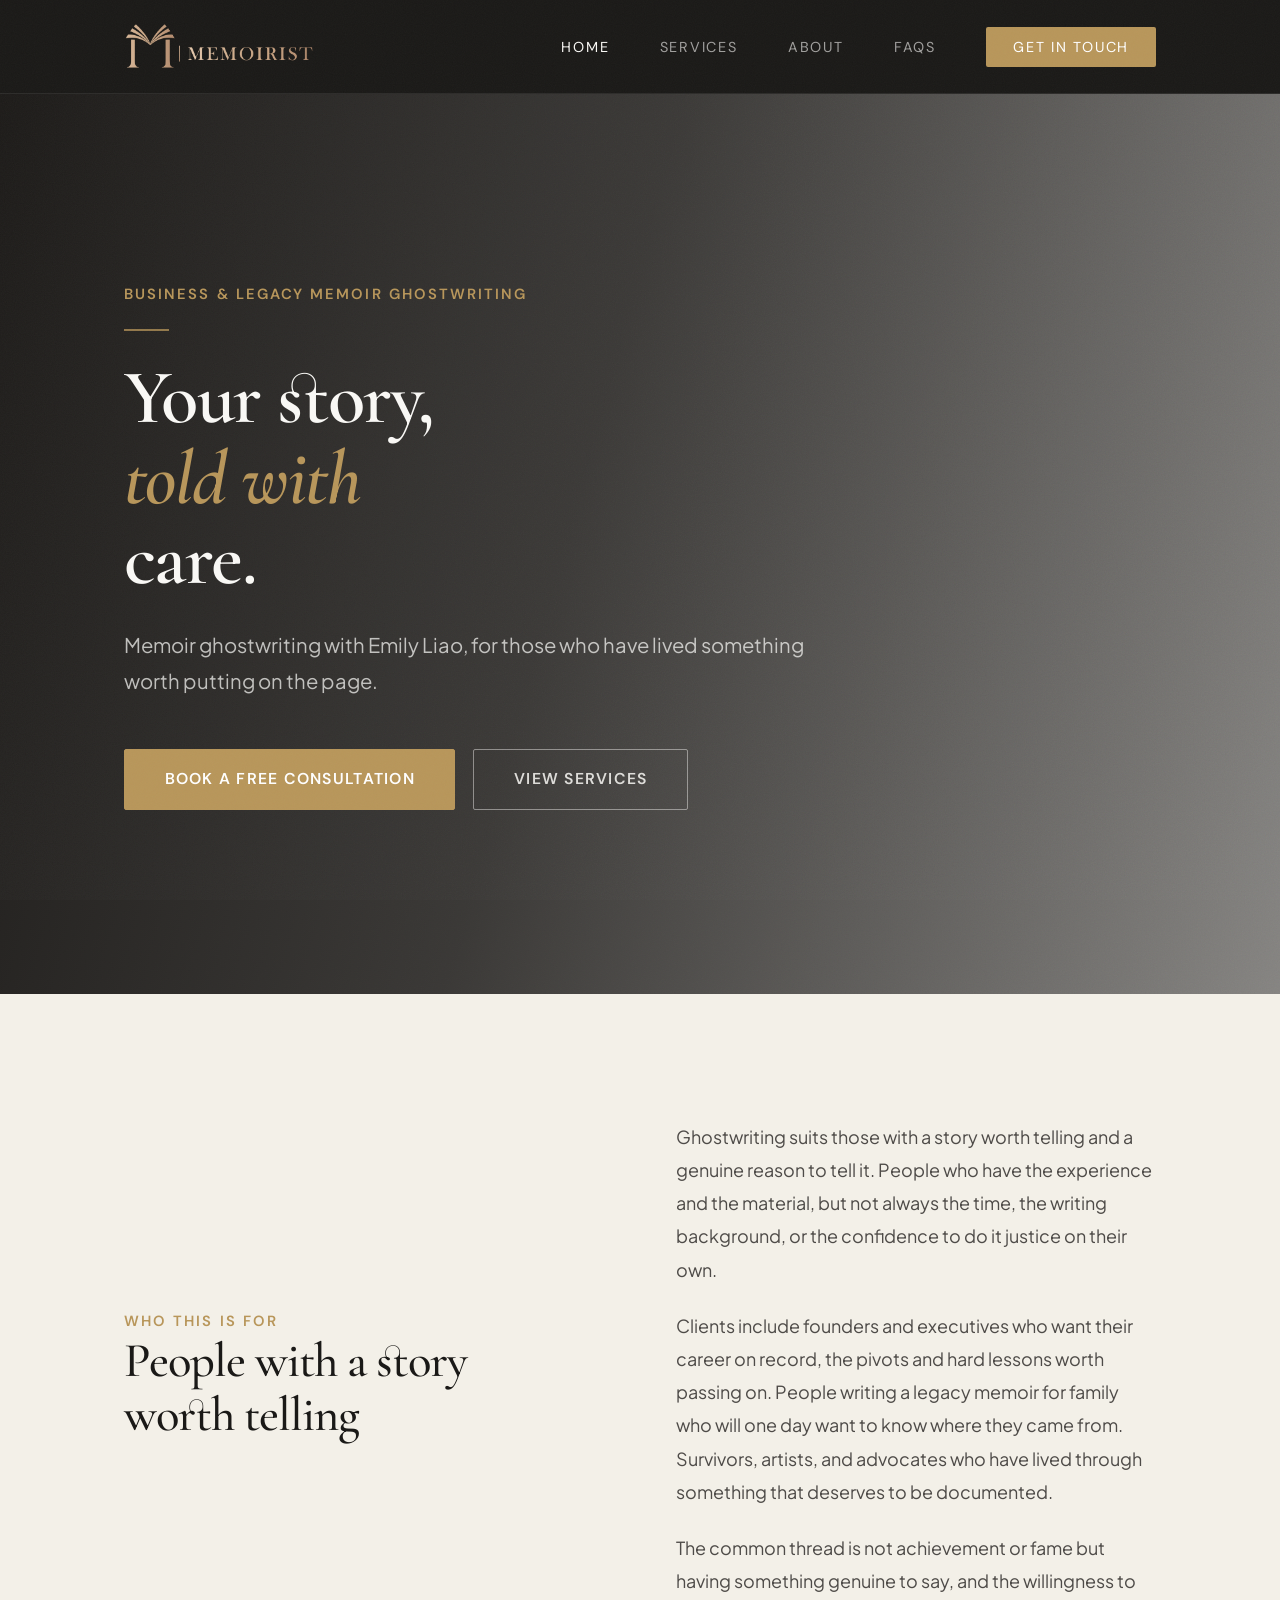
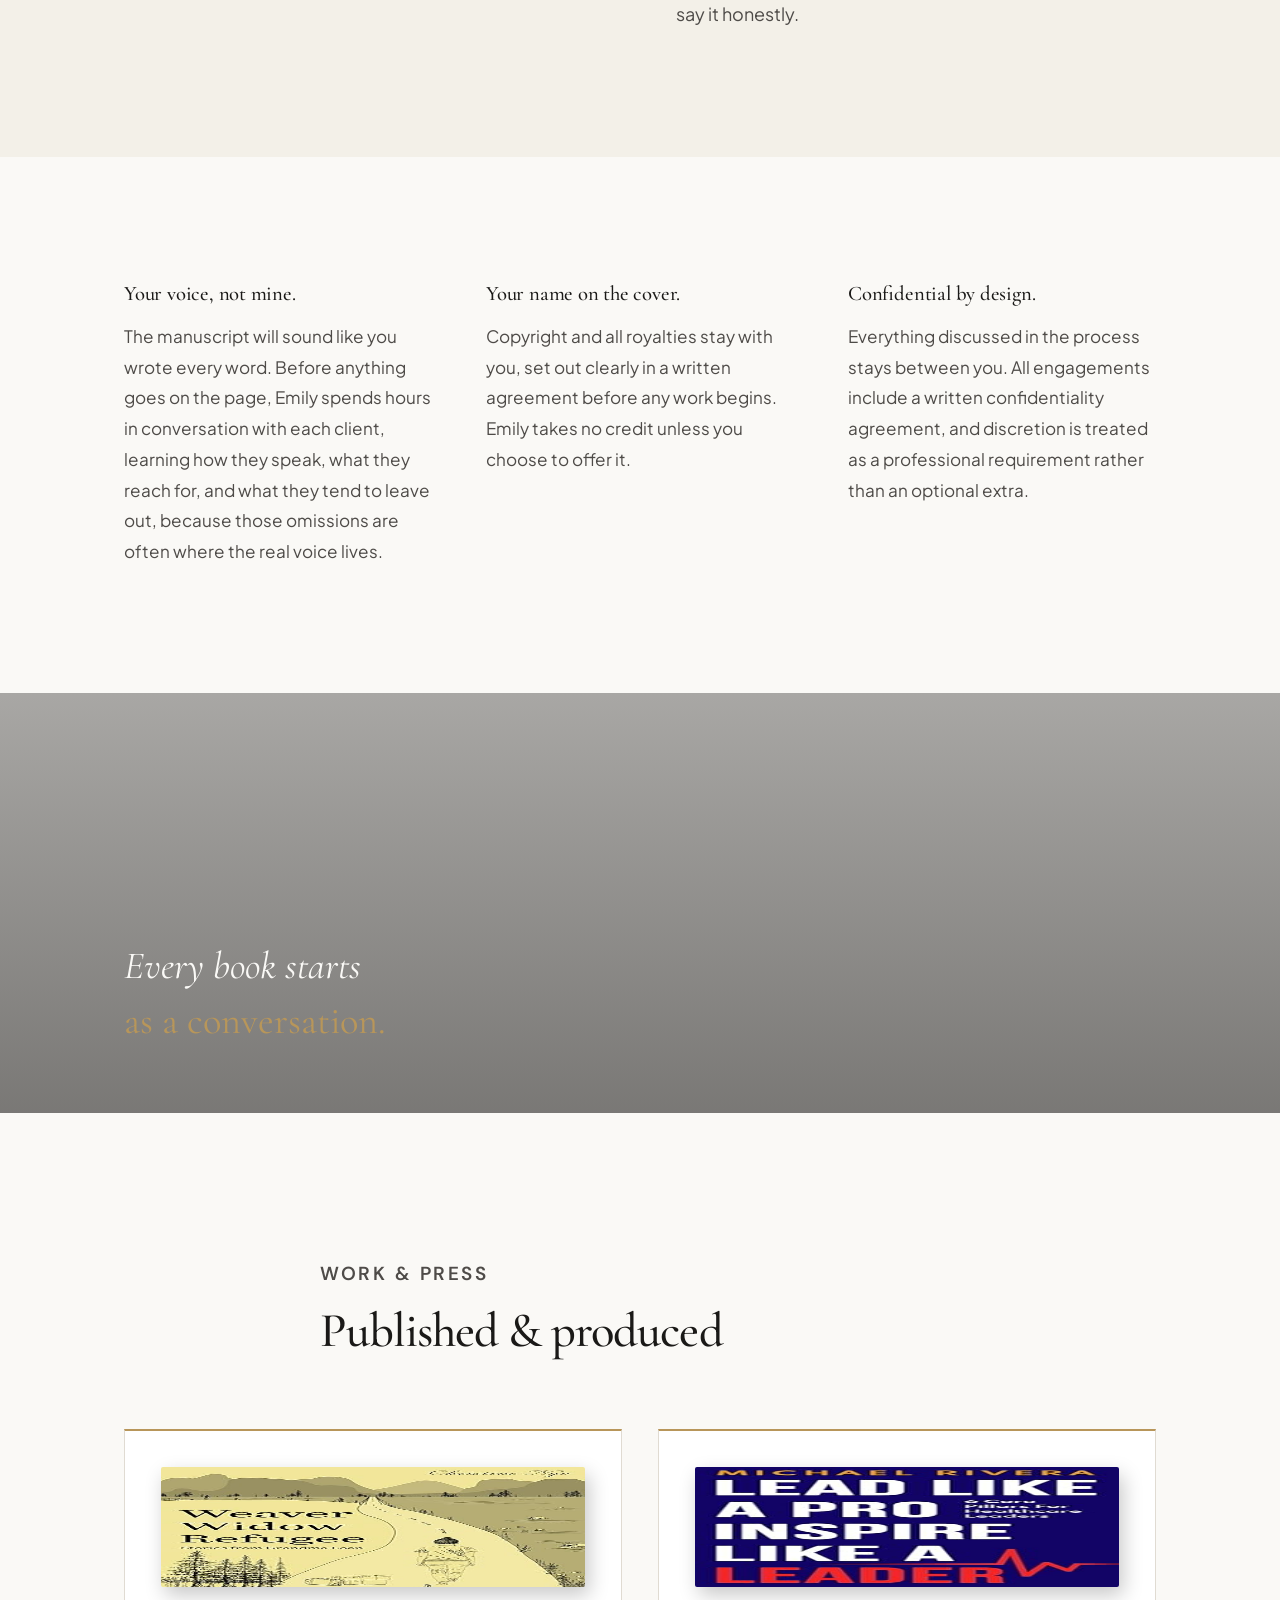
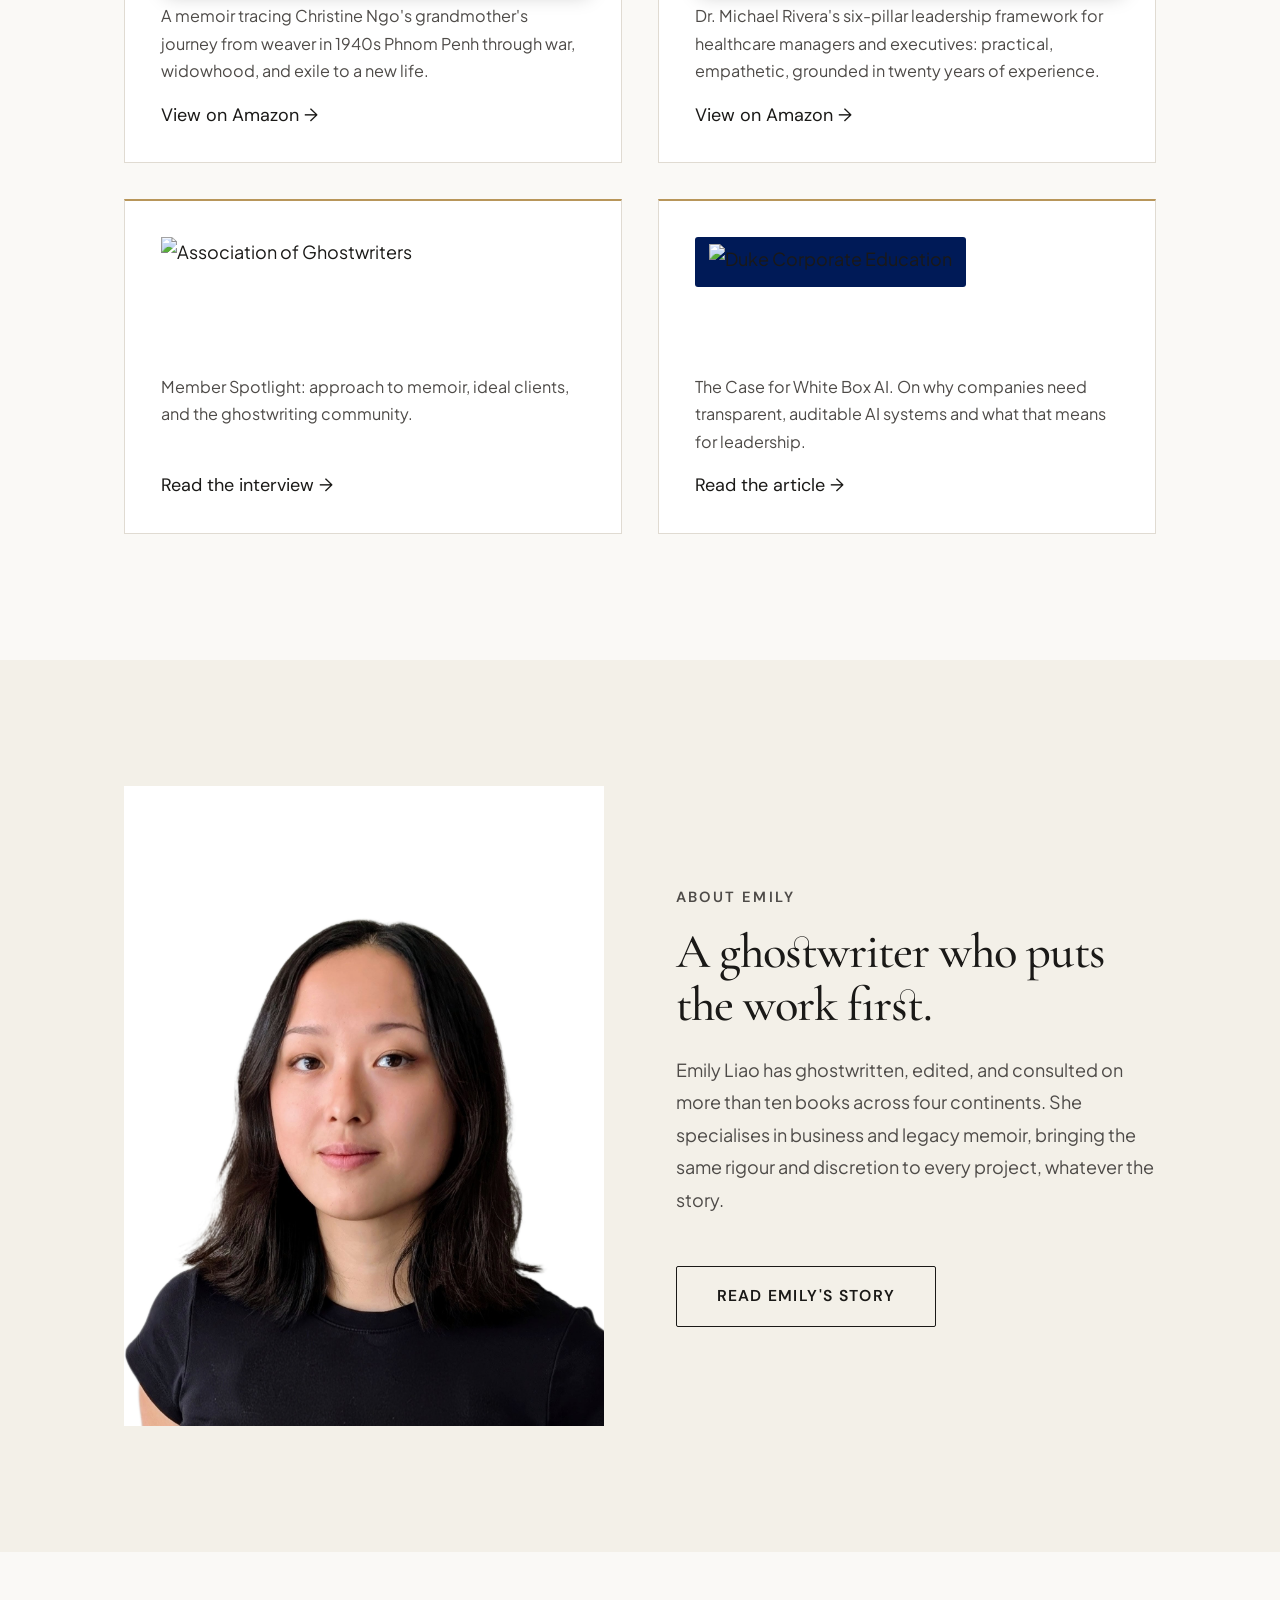
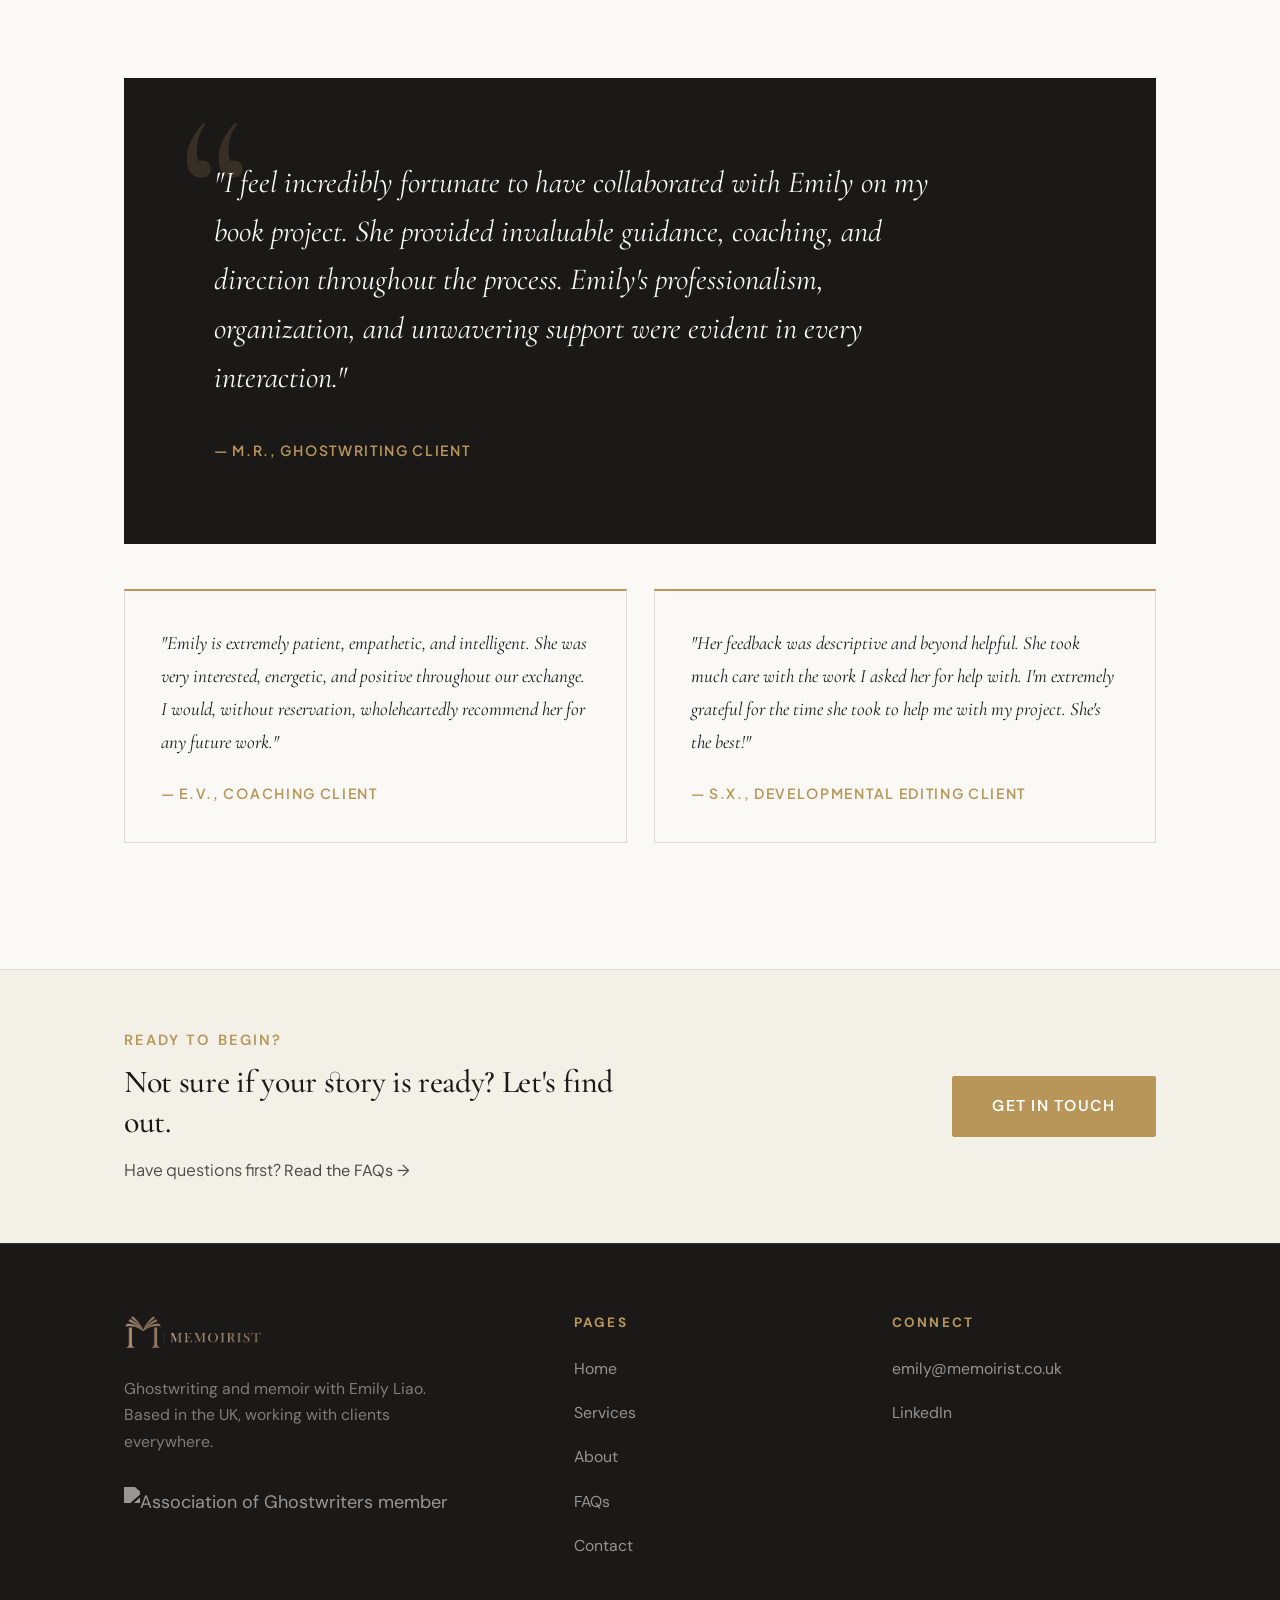
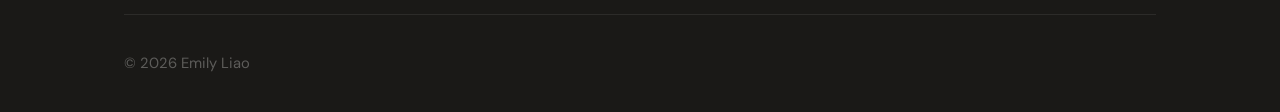
==== commit 1d562f96: "Implement comprehensive site feedback: hero, testimonials, services, all pages Hero & homepage: - Re" ====
--- a/index.html
+++ b/index.html
@@ -3,7 +3,7 @@
 <head>
   <meta charset="UTF-8">
   <meta name="viewport" content="width=device-width, initial-scale=1.0">
-  <title>Memoirist | Emily Liao — Memoir Ghostwriter UK</title>
+  <title>Emily Liao — Memoir Ghostwriter</title>
   <meta name="description" content="Memoir ghostwriting with Emily Liao. Specialising in business and legacy memoirs. Based in the UK, working with clients worldwide. Book a free consultation.">
   <meta name="keywords" content="memoir ghostwriter, ghostwriter UK, business memoir, legacy memoir, book ghostwriter, memoir writing service, ghostwriting UK">
   <meta property="og:title" content="Emily Liao | Memoir Ghostwriter UK">
@@ -77,10 +77,6 @@
         <a href="contact.html" class="btn btn-gold">Book a free consultation</a>
         <a href="services.html" class="btn btn-outline-light">View services</a>
       </div>
-      <div class="hero-quote">
-        <p>"Thank you for capturing my voice. We met weekly, and each session was a testament to your dedication and skill. You listened, inquired, and were able to dig out the pieces that truly represented my journey."</p>
-        <cite>— M.B., ghostwriting and coaching client</cite>
-      </div>
     </div>
   </section>
 
@@ -234,11 +230,12 @@
     <div class="container">
       <div class="testimonial-block">
         <p class="testimonial-quote" data-reveal>
-          "She is super professional and always respectful of my point of view, while
-          suggesting new ideas and new ways of writing things. Spontaneous, responsible,
-          and concise."
+          "I feel incredibly fortunate to have collaborated with Emily on my book project.
+          She provided invaluable guidance, coaching, and direction throughout the process.
+          Emily's professionalism, organization, and unwavering support were evident in
+          every interaction."
         </p>
-        <p class="testimonial-attr" data-reveal data-reveal-delay="150">— Christine Ngo, client</p>
+        <p class="testimonial-attr" data-reveal data-reveal-delay="150">— M.R., ghostwriting client</p>
       </div>
       <div class="testimonials-grid" data-reveal>
         <div class="testimonial-card">
@@ -302,7 +299,6 @@
       </div>
       <div class="footer-bottom">
         <span>&copy; 2026 Emily Liao</span>
-        <span>Working globally · Fees in USD</span>
       </div>
     </div>
   </footer>
--- a/css/style.css
+++ b/css/style.css
@@ -3,7 +3,7 @@
    Global Styles
    ========================================================================== */
 
-@import url('https://fonts.googleapis.com/css2?family=Cormorant+Garamond:ital,wght@0,300;0,400;0,500;0,600;1,300;1,400;1,500&family=DM+Sans:wght@300;400;500;600&family=Spectral:ital,wght@0,300;0,400;0,500;1,300;1,400;1,500&display=swap');
+@import url('https://fonts.googleapis.com/css2?family=Cormorant+Garamond:ital,wght@0,300;0,400;0,500;0,600;1,300;1,400;1,500&family=DM+Sans:wght@300;400;500;600&family=Plus+Jakarta+Sans:ital,wght@0,300;0,400;0,500;1,300;1,400&display=swap');
 
 /* --------------------------------------------------------------------------
    Custom Properties
@@ -12,7 +12,7 @@
 :root {
   --ink:        #1a1917;
   --ink-light:  #3a3836;
-  --muted:      #6b6560;
+  --muted:      #4e4b48;
   --rule:       #e0dbd2;
   --paper:      #faf9f6;
   --cream:      #f3f0e8;
@@ -22,7 +22,7 @@
 
   --font-serif: 'Cormorant Garamond', Georgia, serif;
   --font-sans:  'DM Sans', system-ui, sans-serif;
-  --font-body:  'Spectral', Georgia, serif;
+  --font-body:  'Plus Jakarta Sans', system-ui, sans-serif;
 
   --max-w:       1140px;
   --section-gap: 7rem;
@@ -37,13 +37,14 @@
 
 *, *::before, *::after { box-sizing: border-box; margin: 0; padding: 0; }
 
-html { scroll-behavior: smooth; font-size: 20px; }
+html { scroll-behavior: smooth; font-size: 18px; }
 
 body {
   font-family: var(--font-body);
+  font-weight: 400;
   color: var(--ink);
   background: var(--paper);
-  line-height: 1.8;
+  line-height: 1.7;
   -webkit-font-smoothing: antialiased;
 }
 
@@ -72,9 +73,9 @@
   font-feature-settings: "kern", "liga", "dlig", "onum";
 }
 
-h1 { font-size: clamp(2.6rem, 6vw, 4.5rem);      letter-spacing: -0.02em; line-height: 1.05; font-weight: 600; }
-h2 { font-size: clamp(1.9rem, 3.8vw, 2.88rem);  letter-spacing: -0.02em; }
-h3 { font-size: clamp(1.1rem, 2.2vw, 1.4rem);   letter-spacing: -0.01em; }
+h1 { font-size: clamp(2.9rem, 6vw, 5rem);        letter-spacing: -0.02em; line-height: 1.05; font-weight: 600; }
+h2 { font-size: clamp(2.1rem, 3.8vw, 3.2rem);   letter-spacing: -0.02em; }
+h3 { font-size: clamp(1.25rem, 2.2vw, 1.55rem); letter-spacing: -0.01em; }
 
 /* UI chrome stays in DM Sans — body text uses Libre Caslon */
 .site-nav,
@@ -196,6 +197,7 @@
   font-size: 0.8rem;
   letter-spacing: 0.12em;
   text-transform: uppercase;
+  white-space: nowrap;
   transition: background var(--transition) !important;
 }
 
@@ -291,8 +293,7 @@
 
 .hero {
   position: relative;
-  min-height: 90vh;
-  min-height: 90svh;
+  min-height: 100svh;
   display: flex;
   align-items: center;
   background:
@@ -304,7 +305,7 @@
     ),
     url('https://images.unsplash.com/photo-1455390582262-044cdead277a?auto=format&fit=crop&w=1800&q=80')
     center / cover no-repeat;
-  padding-block: clamp(5rem, 10vw, 8rem);
+  padding-block: clamp(2.5rem, 8vh, 5rem);
   color: var(--paper);
 }
 
@@ -378,8 +379,8 @@
 
 .hero-quote cite {
   display: block;
-  font-size: 0.75rem;
-  letter-spacing: 0.1em;
+  font-size: 0.78rem;
+  letter-spacing: 0.12em;
   text-transform: uppercase;
   color: rgba(250,249,246,0.45);
   font-style: normal;
@@ -608,8 +609,8 @@
 
 .testimonial-attr {
   margin-top: 2rem;
-  font-size: 0.8rem;
-  letter-spacing: 0.14em;
+  font-size: 0.78rem;
+  letter-spacing: 0.12em;
   text-transform: uppercase;
   color: var(--gold);
   font-weight: 600;
@@ -633,23 +634,26 @@
   border-right: 0.5px solid var(--rule);
   border-bottom: 0.5px solid var(--rule);
   border-left: 0.5px solid var(--rule);
+  display: flex;
+  flex-direction: column;
 }
 
 .testimonial-card-quote {
   font-family: var(--font-serif);
   font-style: italic;
-  font-size: 1rem;
+  font-size: 1.05rem;
   line-height: 1.75;
   color: var(--ink);
-  margin-bottom: 1.25rem;
+  flex: 1;
 }
 
 .testimonial-card-attr {
   font-size: 0.78rem;
-  letter-spacing: 0.1em;
+  letter-spacing: 0.12em;
   text-transform: uppercase;
   color: var(--gold);
   font-weight: 600;
+  margin-top: 1.25rem;
 }
 
 @media (max-width: 640px) {
@@ -693,8 +697,8 @@
 
 /* Real cover images — swap in once files are uploaded */
 .book-cover-img {
-  width: 80px;
-  height: auto;
+  height: 120px;
+  width: auto;
   border-radius: 2px;
   box-shadow: 4px 8px 20px rgba(0,0,0,0.22);
   flex-shrink: 0;
@@ -815,7 +819,7 @@
   transform: translateY(-3px);
 }
 
-.press-logo-link { display: inline-block; }
+.press-logo-link { display: inline-flex; align-items: flex-start; min-height: 120px; }
 .press-logo { height: 36px; width: auto; }
 
 /* Duke CE logo sits on brand-navy so the white SVG is visible */
@@ -1423,13 +1427,16 @@
   .stat          { padding: 1.25rem 0; border-bottom: 1px solid rgba(255,255,255,0.08); width: 100%; }
   .stat:last-child { border-bottom: none; }
   .stats-divider { display: none; }
-  .hero          { min-height: 80vh; }
+  .hero          { min-height: 100svh; }
   .photo-strip   { height: 260px; }
   .testimonial-block { padding: 3rem 2rem; }
   .hero-actions  { flex-direction: column; align-items: stretch; }
   .hero-actions .btn { text-align: center; justify-content: center; }
 
-  /* Mobile nav */
+}
+
+/* Nav collapses to hamburger at 900px — five links + CTA needs room */
+@media (max-width: 900px) {
   .nav-links {
     display: none;
     flex-direction: column;
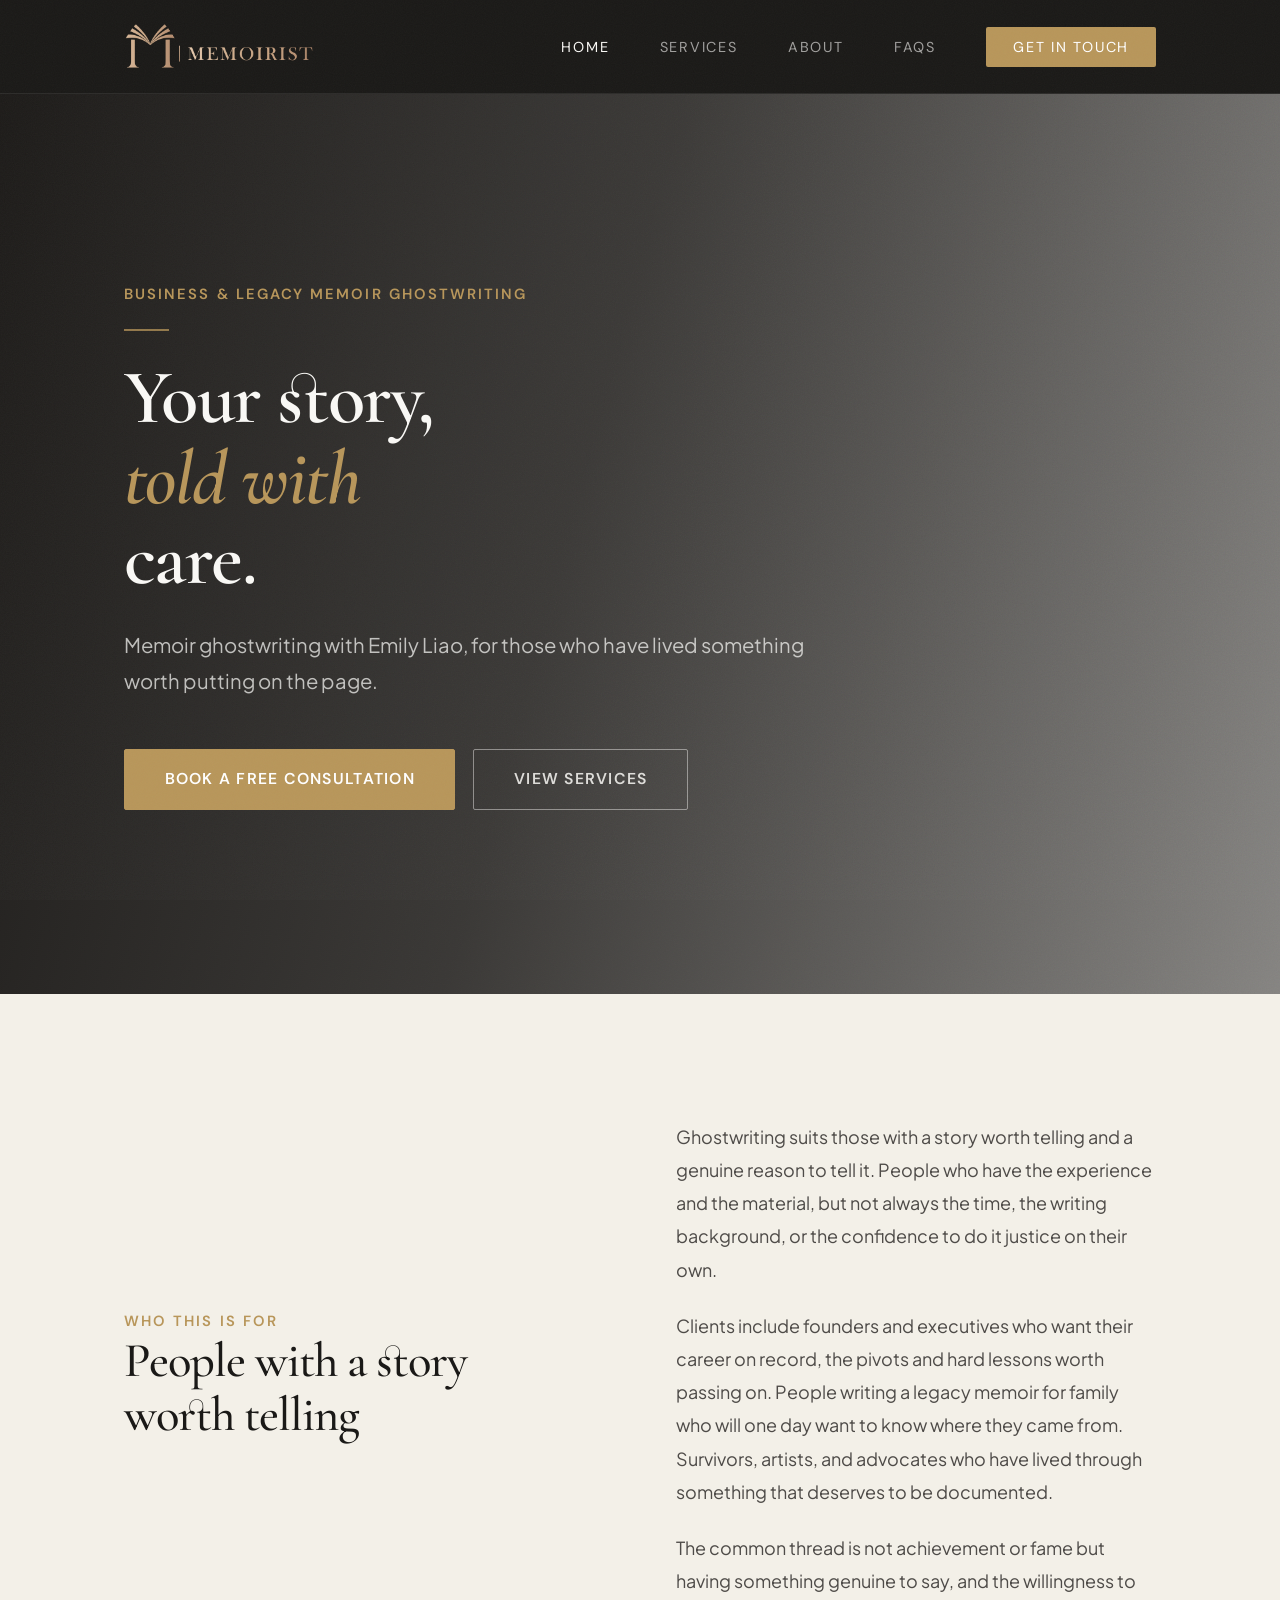
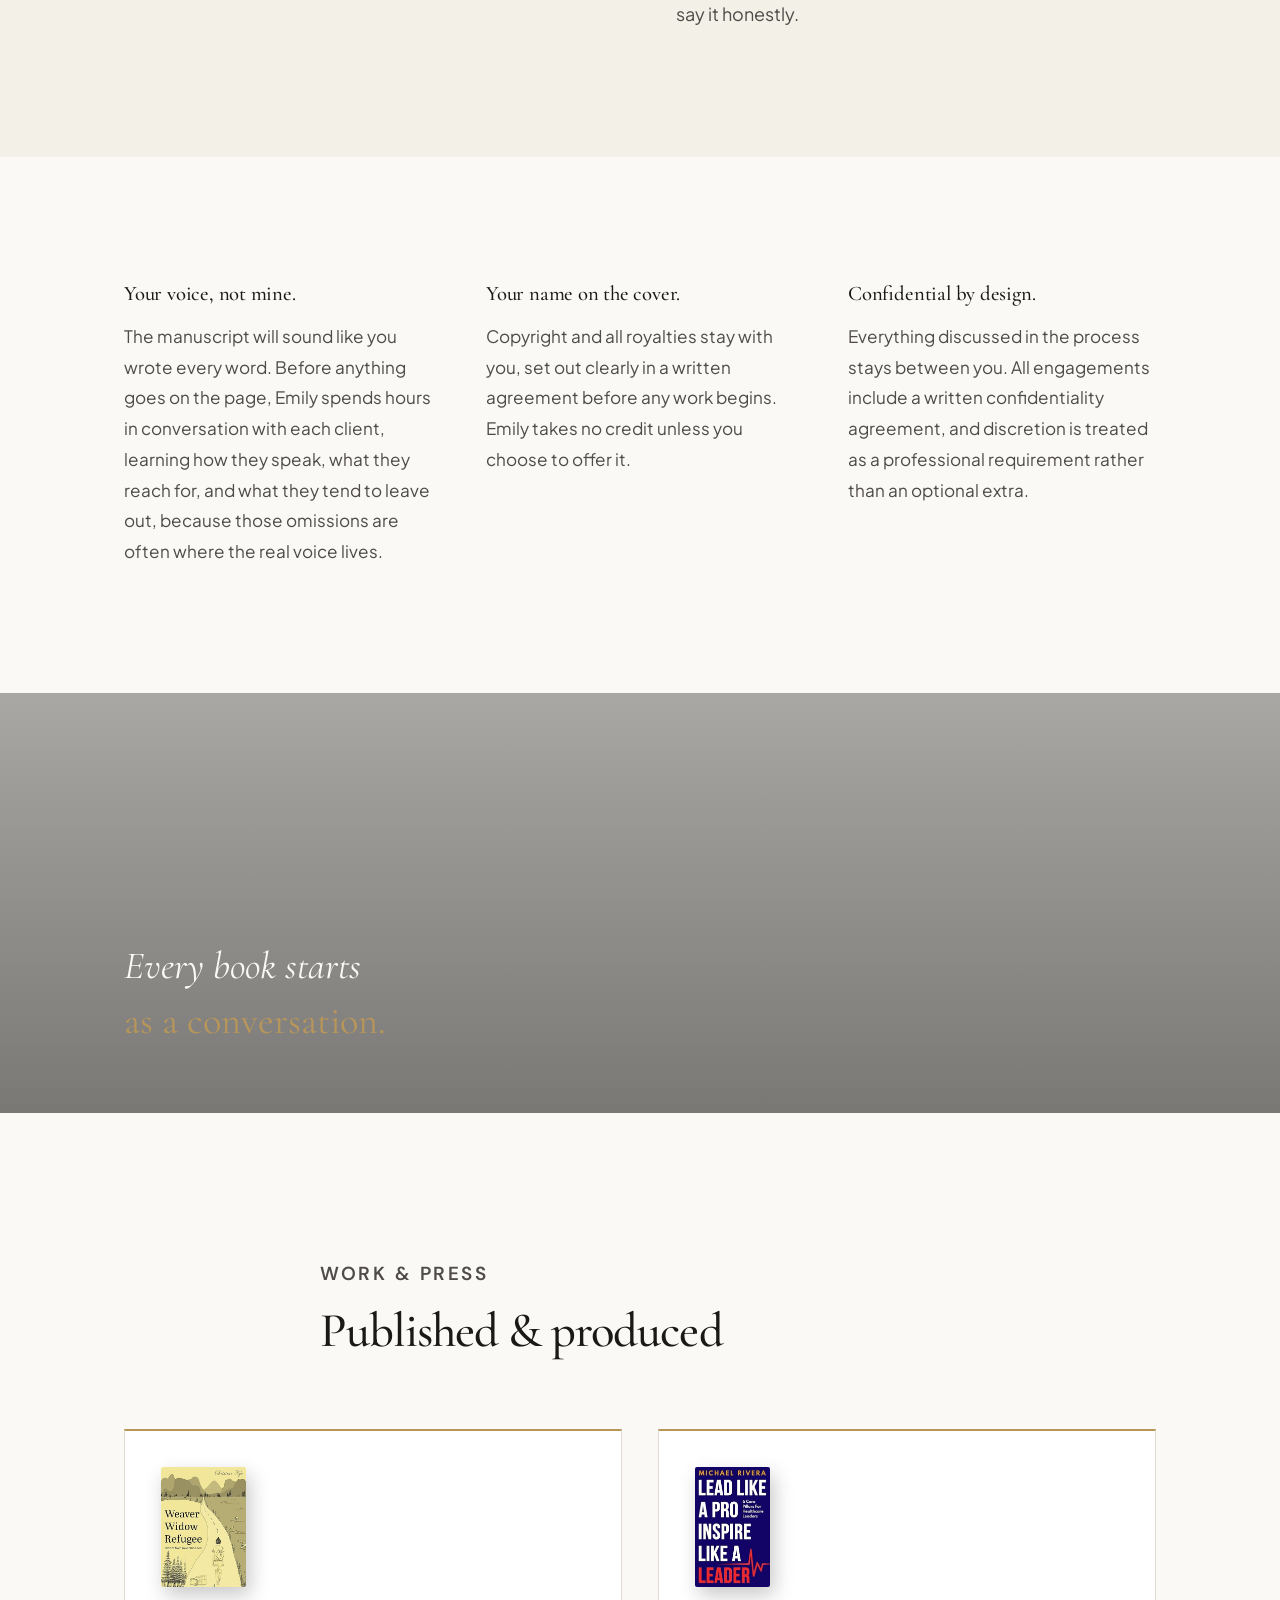
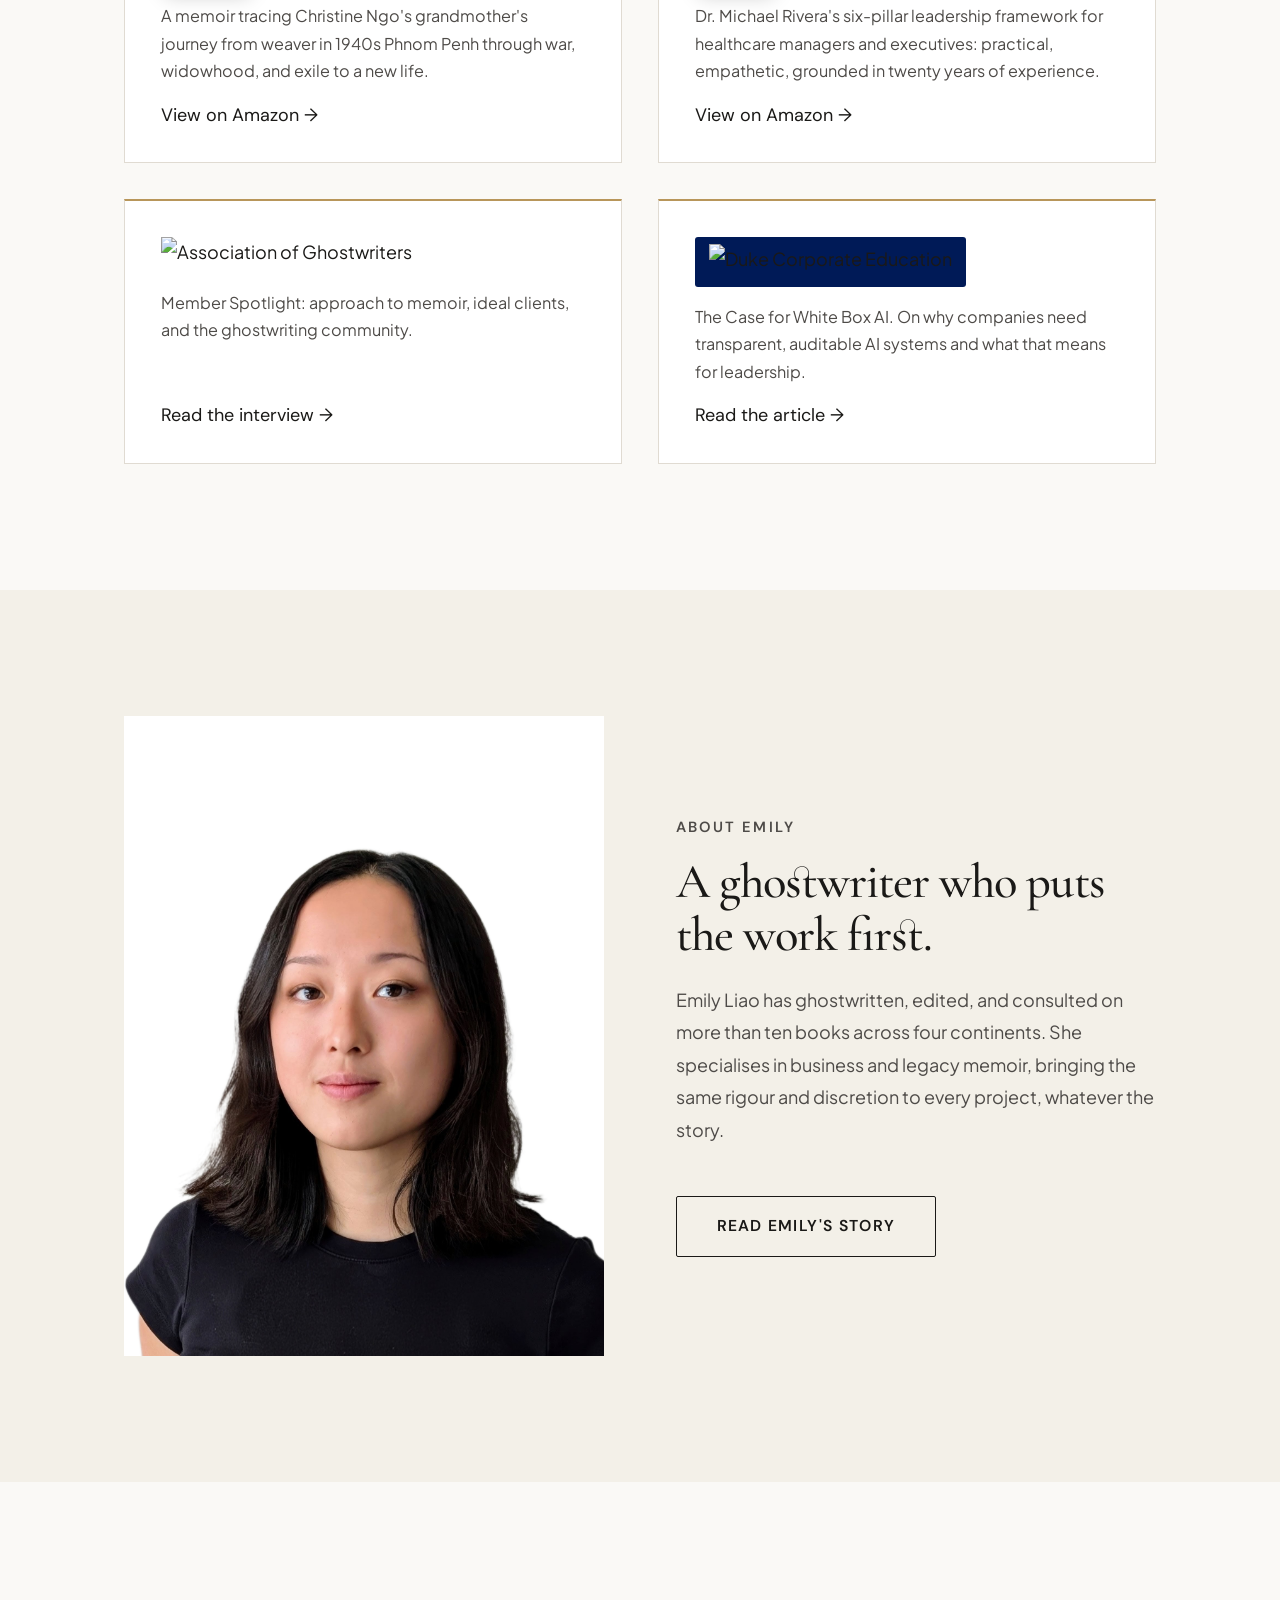
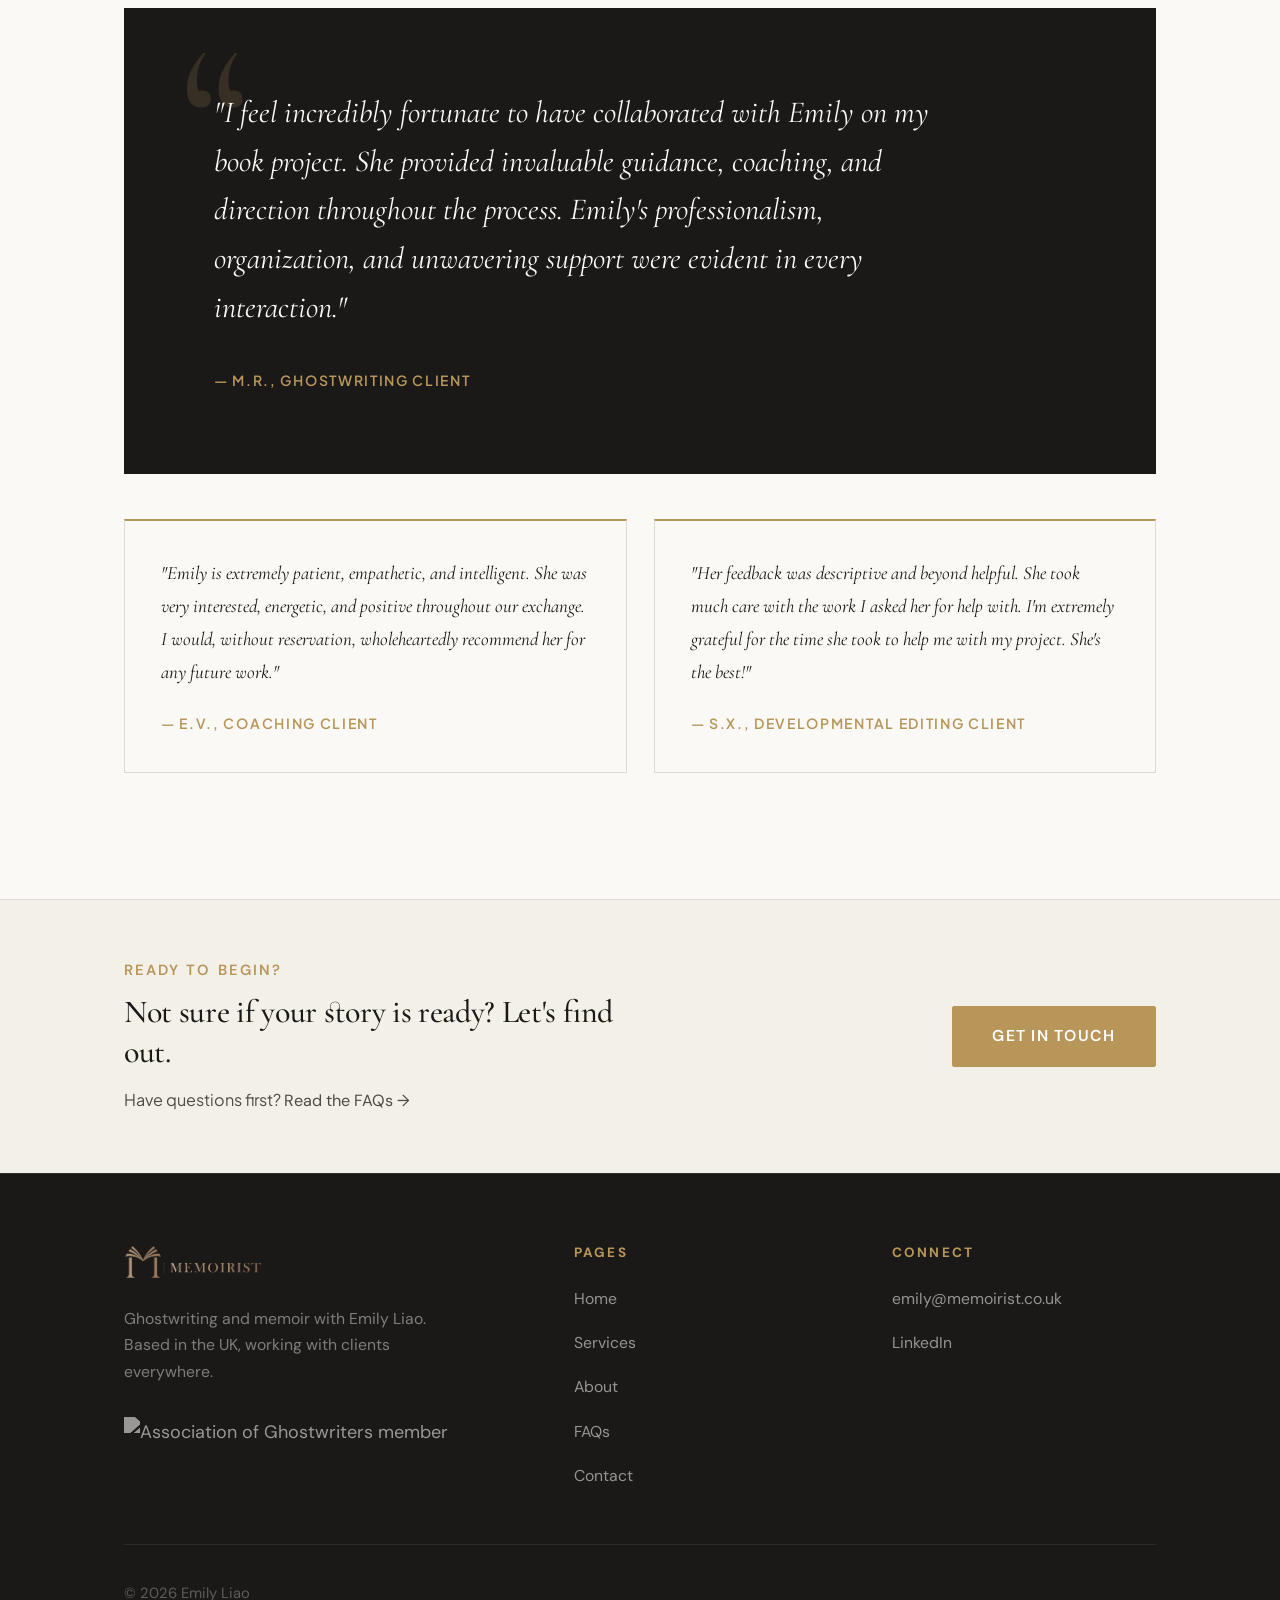
==== commit ac99105c: "Fix press-grid: book covers correct size/height, all items linked, logos natural height - Wrap book " ====
--- a/index.html
+++ b/index.html
@@ -155,9 +155,11 @@
       </div>
       <div class="press-grid">
         <div class="press-item" data-reveal data-reveal-delay="0">
-          <img src="assets/cover-weaver-widow-refugee.jpg"
-               alt="Weaver Widow Refugee book cover"
-               class="book-cover-img">
+          <a href="https://www.amazon.com/dp/B0DKJP9C3P" target="_blank" rel="noopener" class="press-book-link">
+            <img src="assets/cover-weaver-widow-refugee.jpg"
+                 alt="Weaver Widow Refugee book cover"
+                 class="book-cover-img">
+          </a>
           <p class="press-desc">
             A memoir tracing Christine Ngo's grandmother's journey from weaver in
             1940s Phnom Penh through war, widowhood, and exile to a new life.
@@ -165,9 +167,11 @@
           <a href="https://www.amazon.com/dp/B0DKJP9C3P" target="_blank" rel="noopener" class="card-link">View on Amazon →</a>
         </div>
         <div class="press-item" data-reveal data-reveal-delay="80">
-          <img src="assets/cover-lead-like-a-pro.jpg"
-               alt="Lead Like a Pro, Inspire Like a Leader book cover"
-               class="book-cover-img">
+          <a href="https://www.amazon.com/Lead-Like-Inspire-like-Leader/dp/1963844580" target="_blank" rel="noopener" class="press-book-link">
+            <img src="assets/cover-lead-like-a-pro.jpg"
+                 alt="Lead Like a Pro, Inspire Like a Leader book cover"
+                 class="book-cover-img">
+          </a>
           <p class="press-desc">
             Dr. Michael Rivera's six-pillar leadership framework for healthcare managers
             and executives: practical, empathetic, grounded in twenty years of experience.
@@ -175,11 +179,11 @@
           <a href="https://www.amazon.com/Lead-Like-Inspire-like-Leader/dp/1963844580" target="_blank" rel="noopener" class="card-link">View on Amazon →</a>
         </div>
         <div class="press-item" data-reveal data-reveal-delay="0">
-          <div class="press-logo-link">
+          <a href="https://associationofghostwriters.org/spotlight/emily-liao/" target="_blank" rel="noopener" class="press-logo-link">
             <img src="https://associationofghostwriters.org/wp-content/uploads/2021/09/Color-Logo.svg"
                  alt="Association of Ghostwriters"
                  class="press-logo">
-          </div>
+          </a>
           <p class="press-desc">
             Member Spotlight: approach to memoir, ideal clients, and the ghostwriting community.
           </p>
--- a/css/style.css
+++ b/css/style.css
@@ -696,12 +696,18 @@
 }
 
 /* Real cover images — swap in once files are uploaded */
+.press-book-link {
+  display: block;
+  height: 120px;
+  align-self: flex-start;
+}
+
 .book-cover-img {
-  height: 120px;
+  display: block;
+  height: 100%;
   width: auto;
   border-radius: 2px;
   box-shadow: 4px 8px 20px rgba(0,0,0,0.22);
-  flex-shrink: 0;
 }
 
 /* --------------------------------------------------------------------------
@@ -819,7 +825,7 @@
   transform: translateY(-3px);
 }
 
-.press-logo-link { display: inline-flex; align-items: flex-start; min-height: 120px; }
+.press-logo-link { display: inline-flex; align-items: flex-start; align-self: flex-start; }
 .press-logo { height: 36px; width: auto; }
 
 /* Duke CE logo sits on brand-navy so the white SVG is visible */
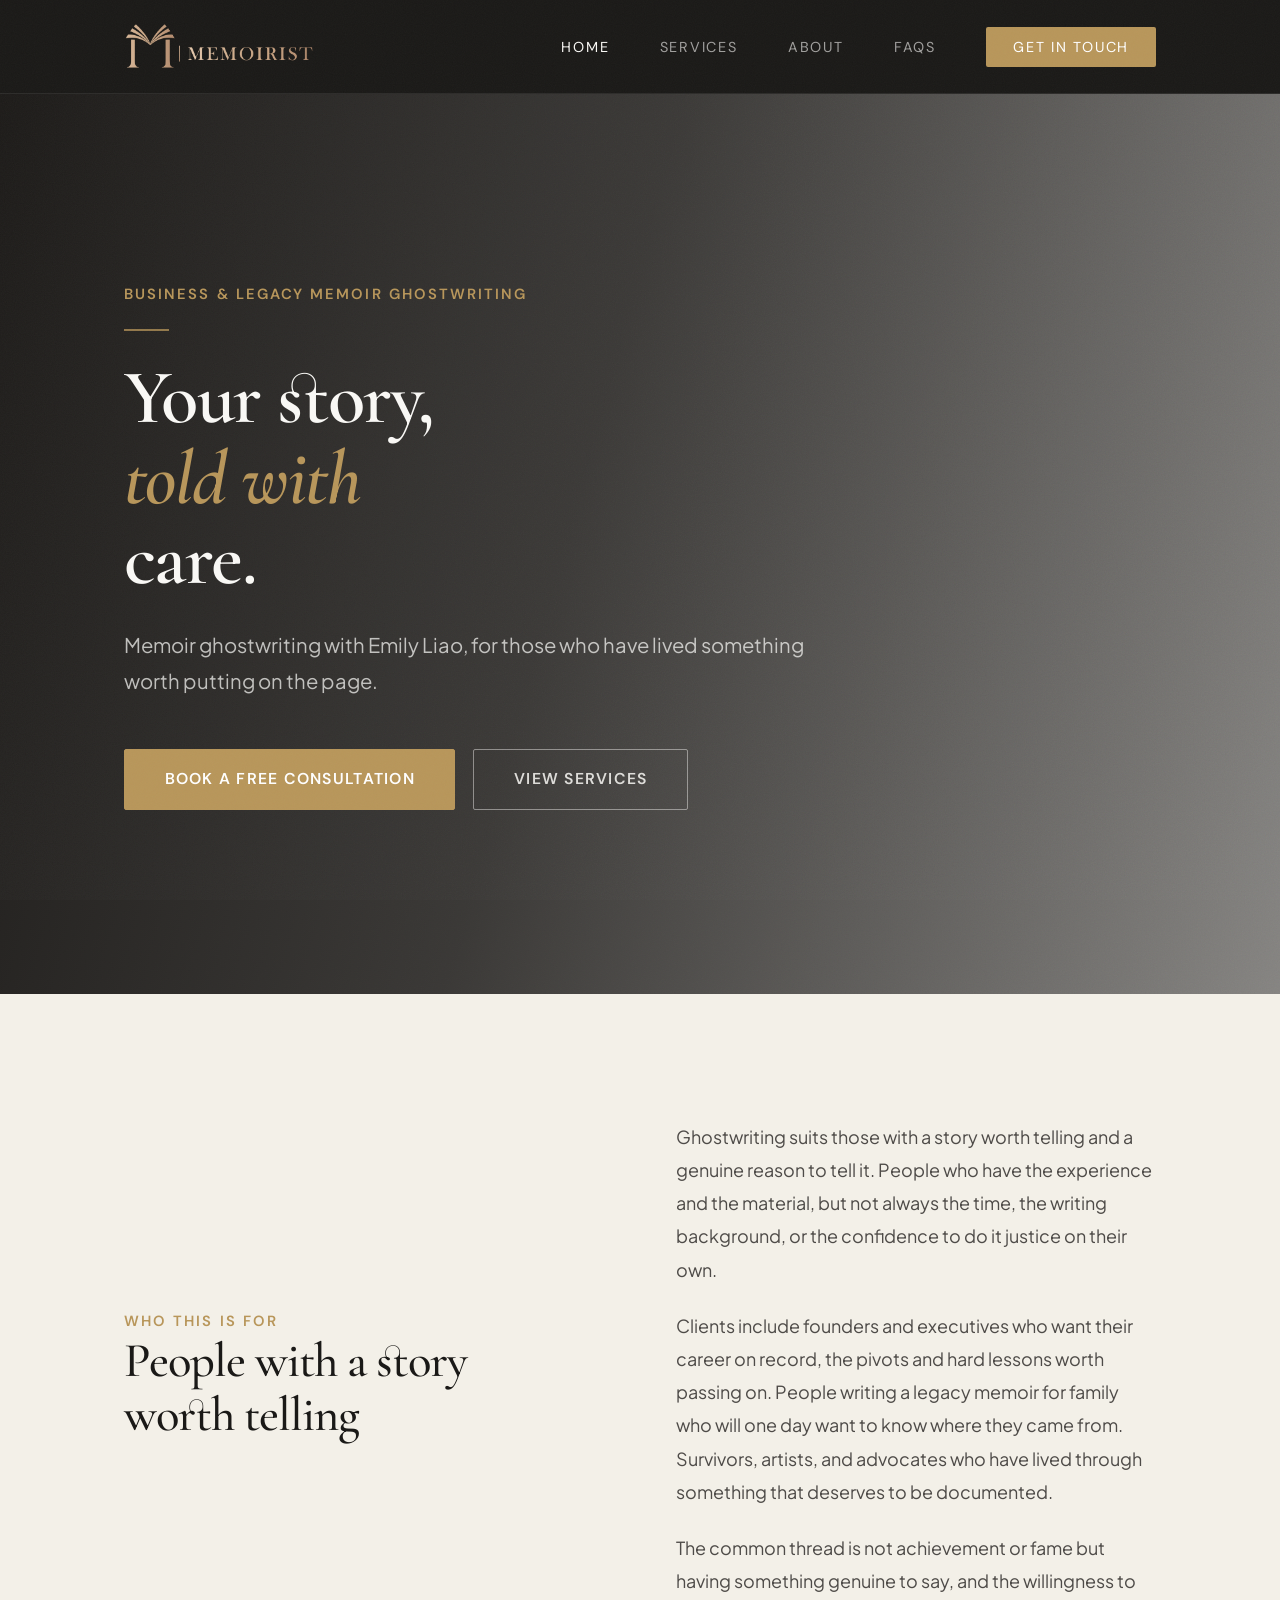
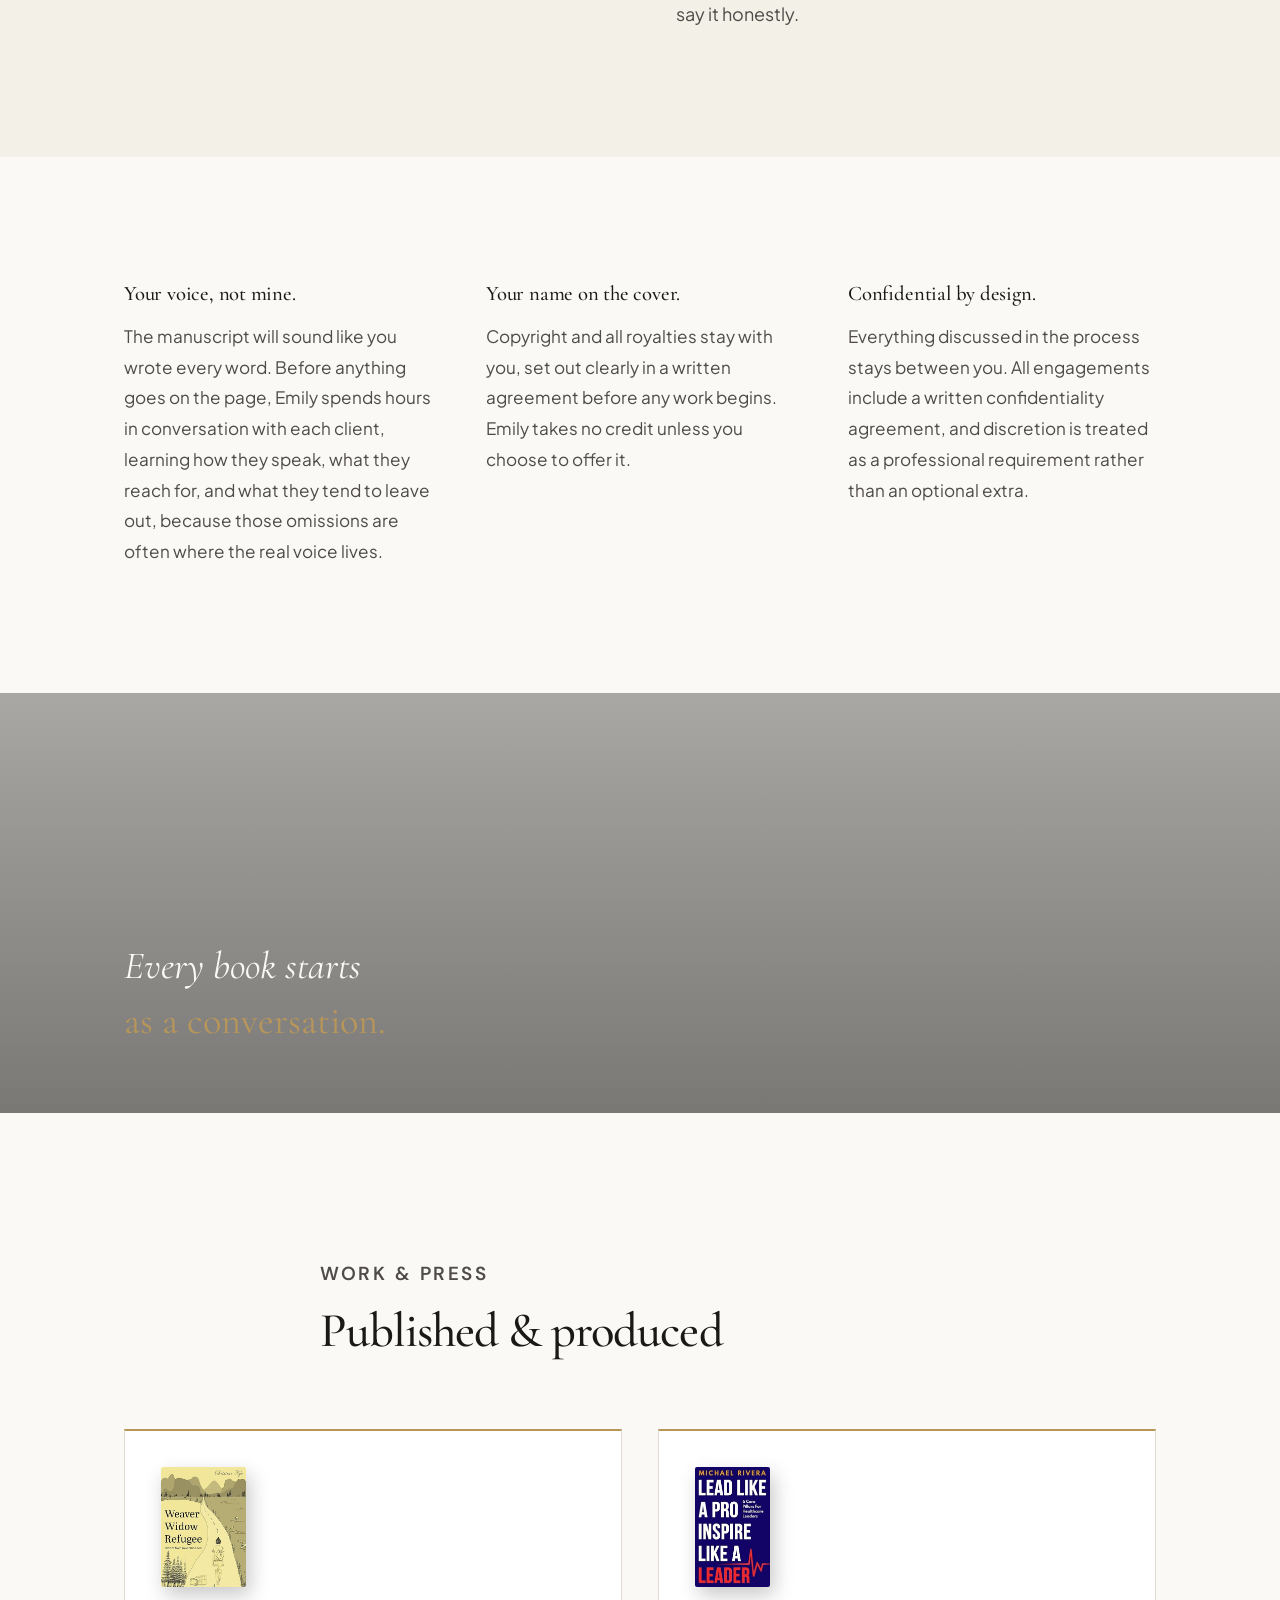
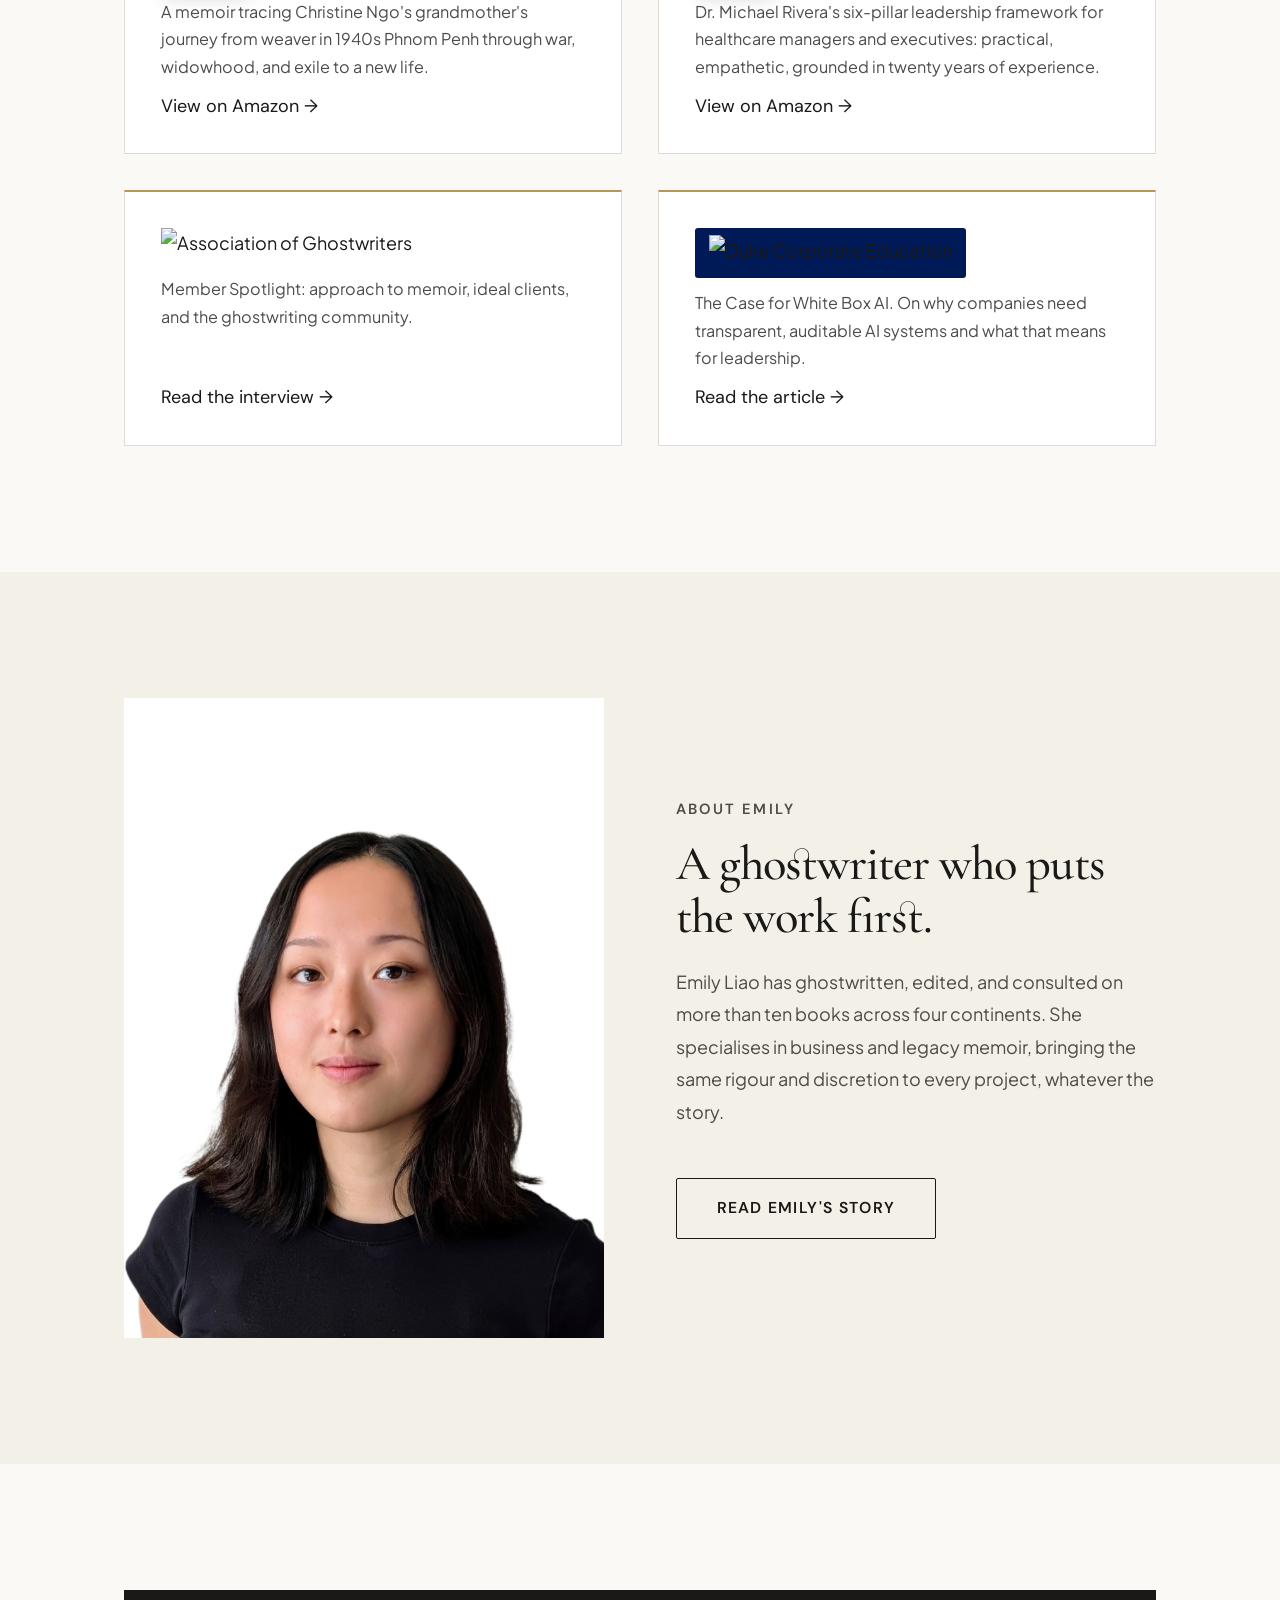
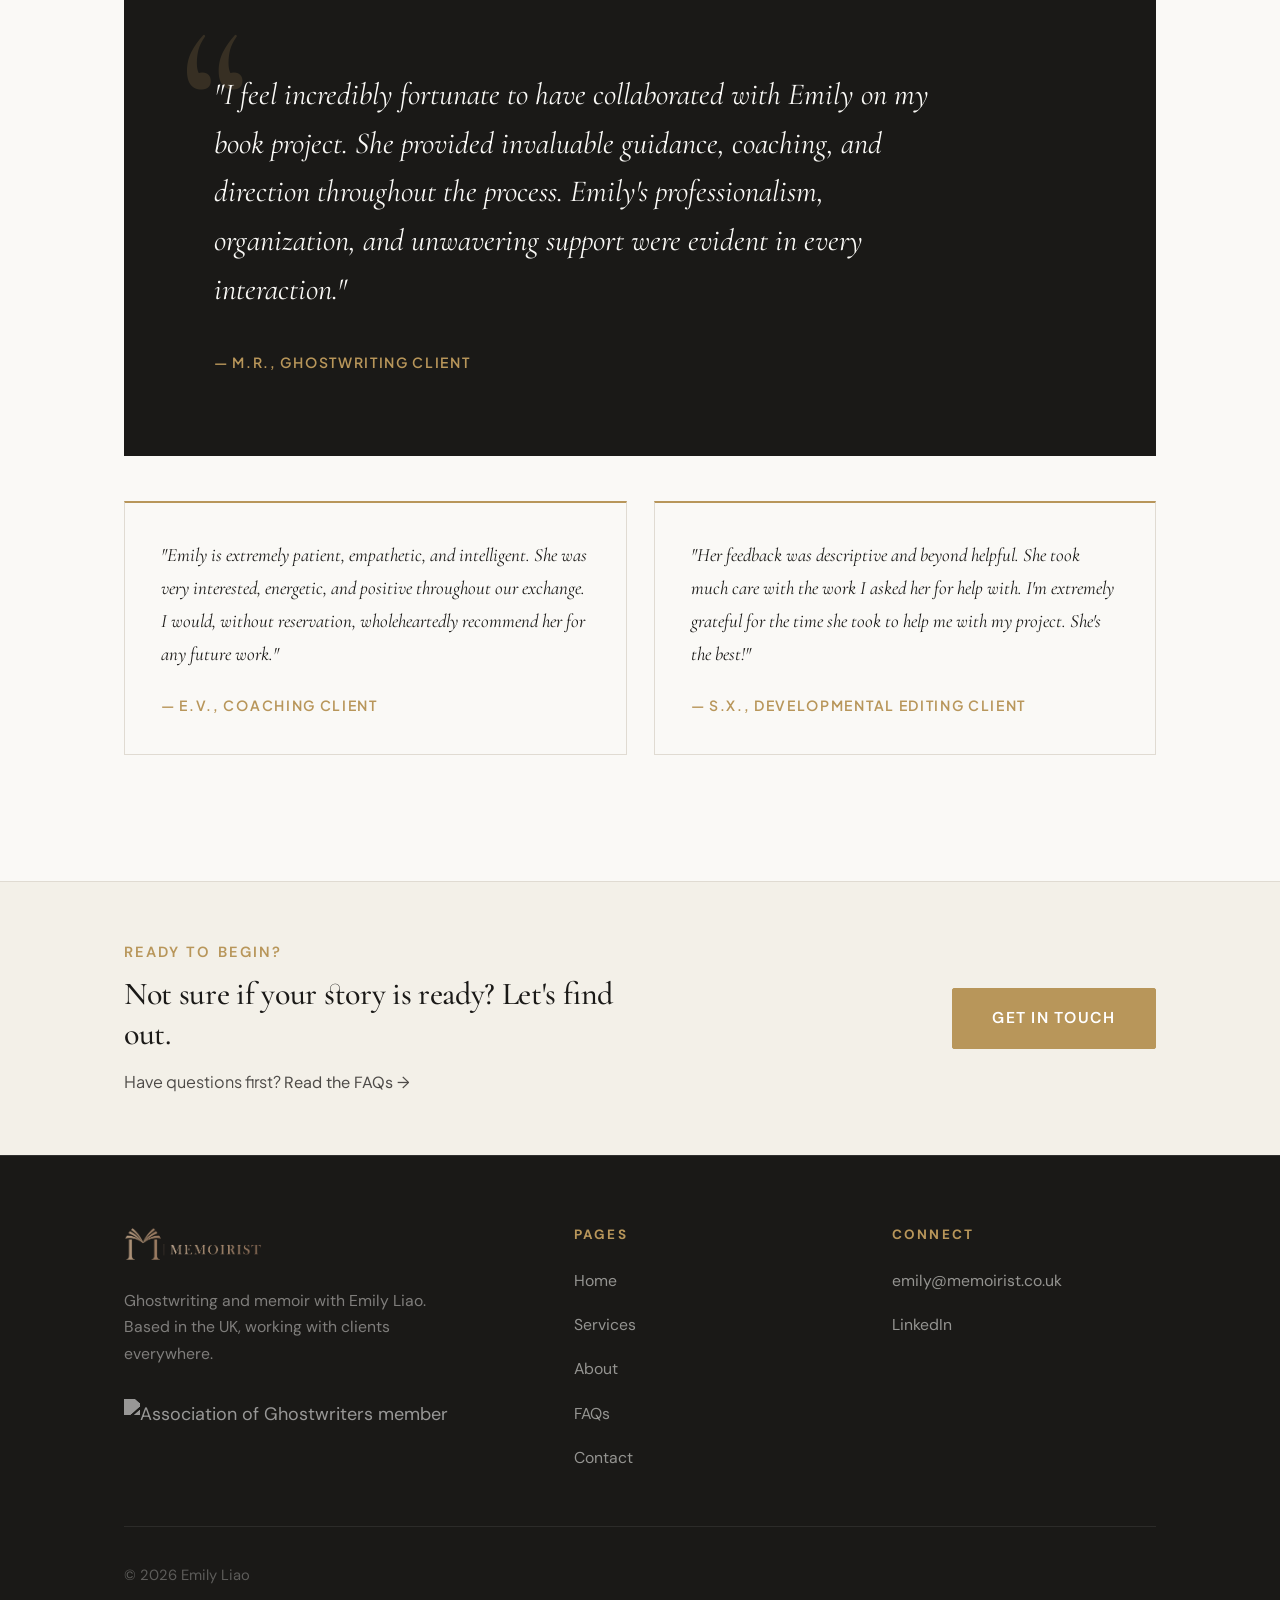
==== commit b44f72a4: "Cache-bust CSS with ?v=2 on all pages to force fresh stylesheet fetch https://claude.ai/code/session" ====
--- a/index.html
+++ b/index.html
@@ -16,7 +16,7 @@
   <meta name="twitter:description" content="Memoir ghostwriting with Emily Liao. Business and legacy memoirs. UK-based, global clients.">
   <link rel="canonical" href="https://www.memoirist.co.uk">
   <link rel="icon" type="image/png" href="assets/favicon.png">
-  <link rel="stylesheet" href="css/style.css">
+  <link rel="stylesheet" href="css/style.css?v=2">
   <script type="application/ld+json">
   {
     "@context": "https://schema.org",
--- a/css/style.css
+++ b/css/style.css
@@ -697,14 +697,13 @@
 
 /* Real cover images — swap in once files are uploaded */
 .press-book-link {
+  display: inline-block;
+  align-self: flex-start;
+}
+
+.book-cover-img {
   display: block;
   height: 120px;
-  align-self: flex-start;
-}
-
-.book-cover-img {
-  display: block;
-  height: 100%;
   width: auto;
   border-radius: 2px;
   box-shadow: 4px 8px 20px rgba(0,0,0,0.22);
@@ -816,7 +815,7 @@
   border-bottom: 0.5px solid var(--rule);
   display: flex;
   flex-direction: column;
-  gap: 0.85rem;
+  gap: 0.6rem;
   transition: box-shadow var(--transition-lift), transform var(--transition-lift);
 }
 
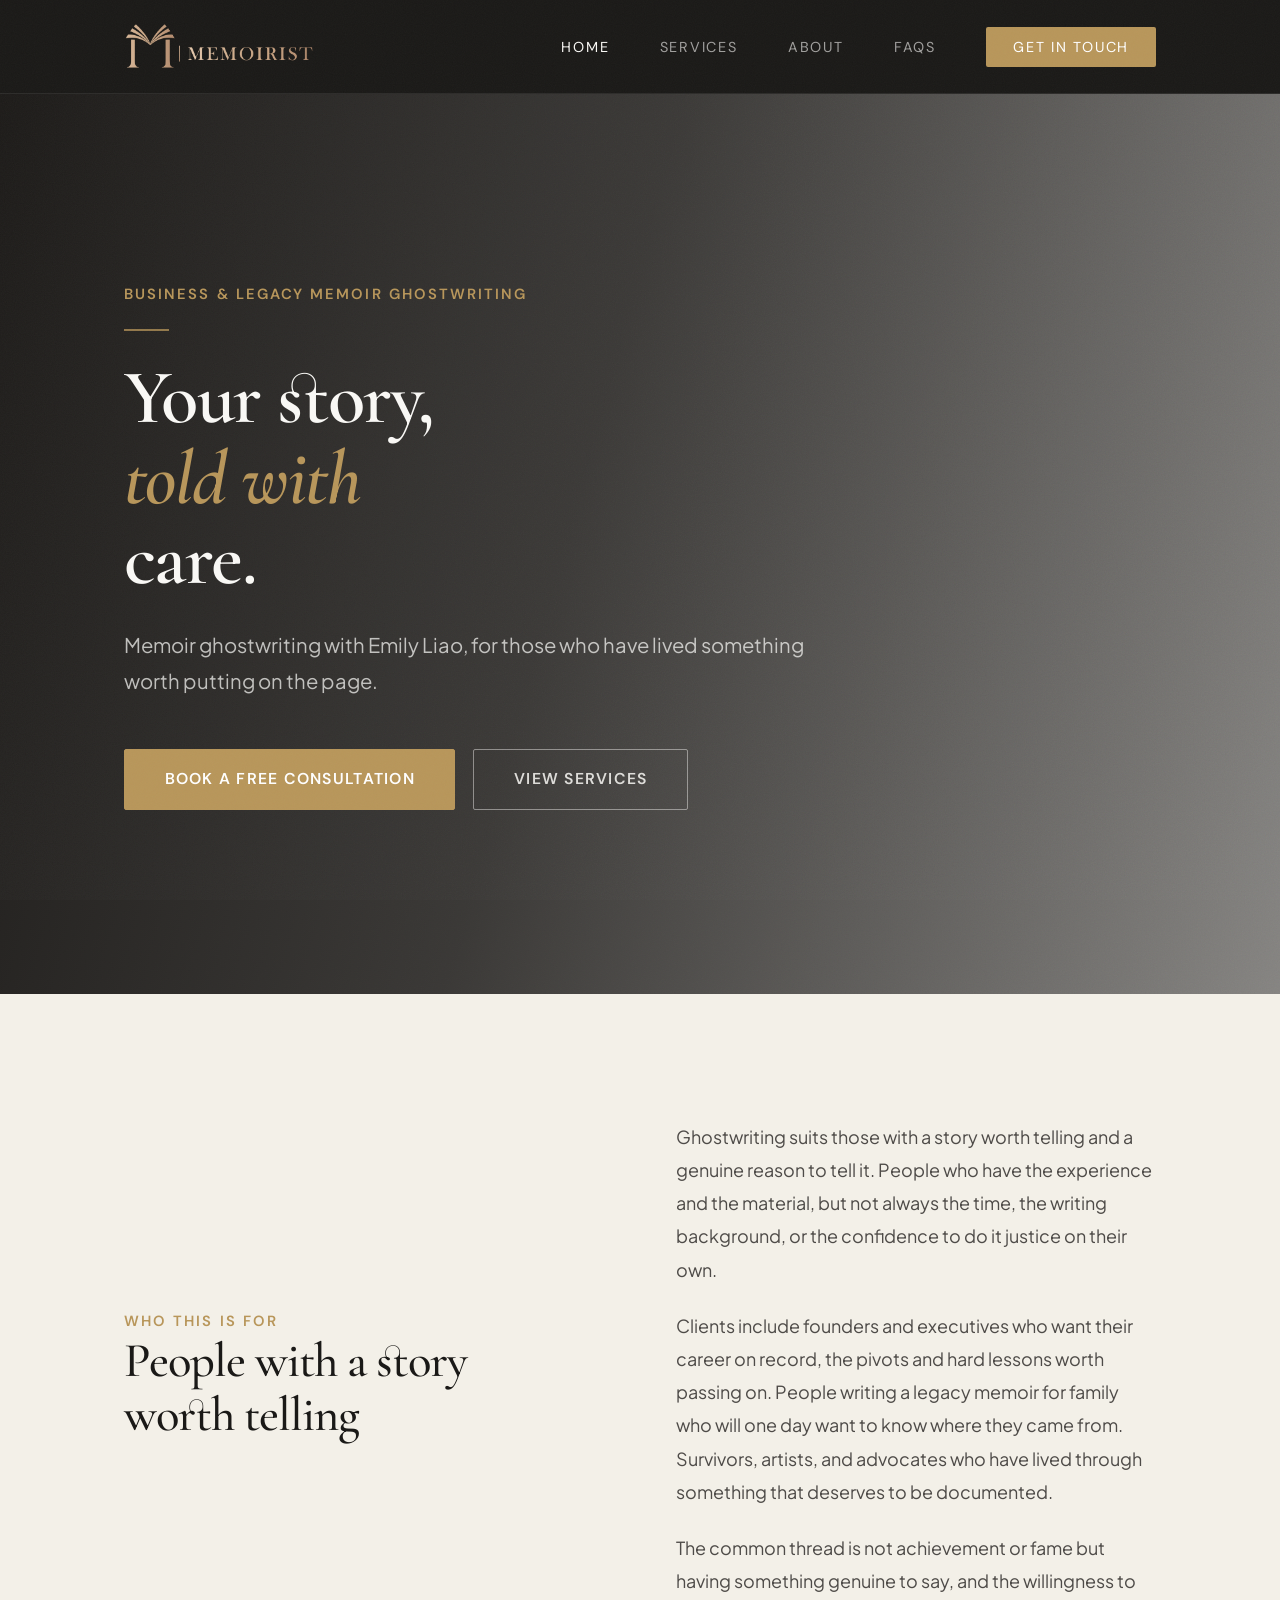
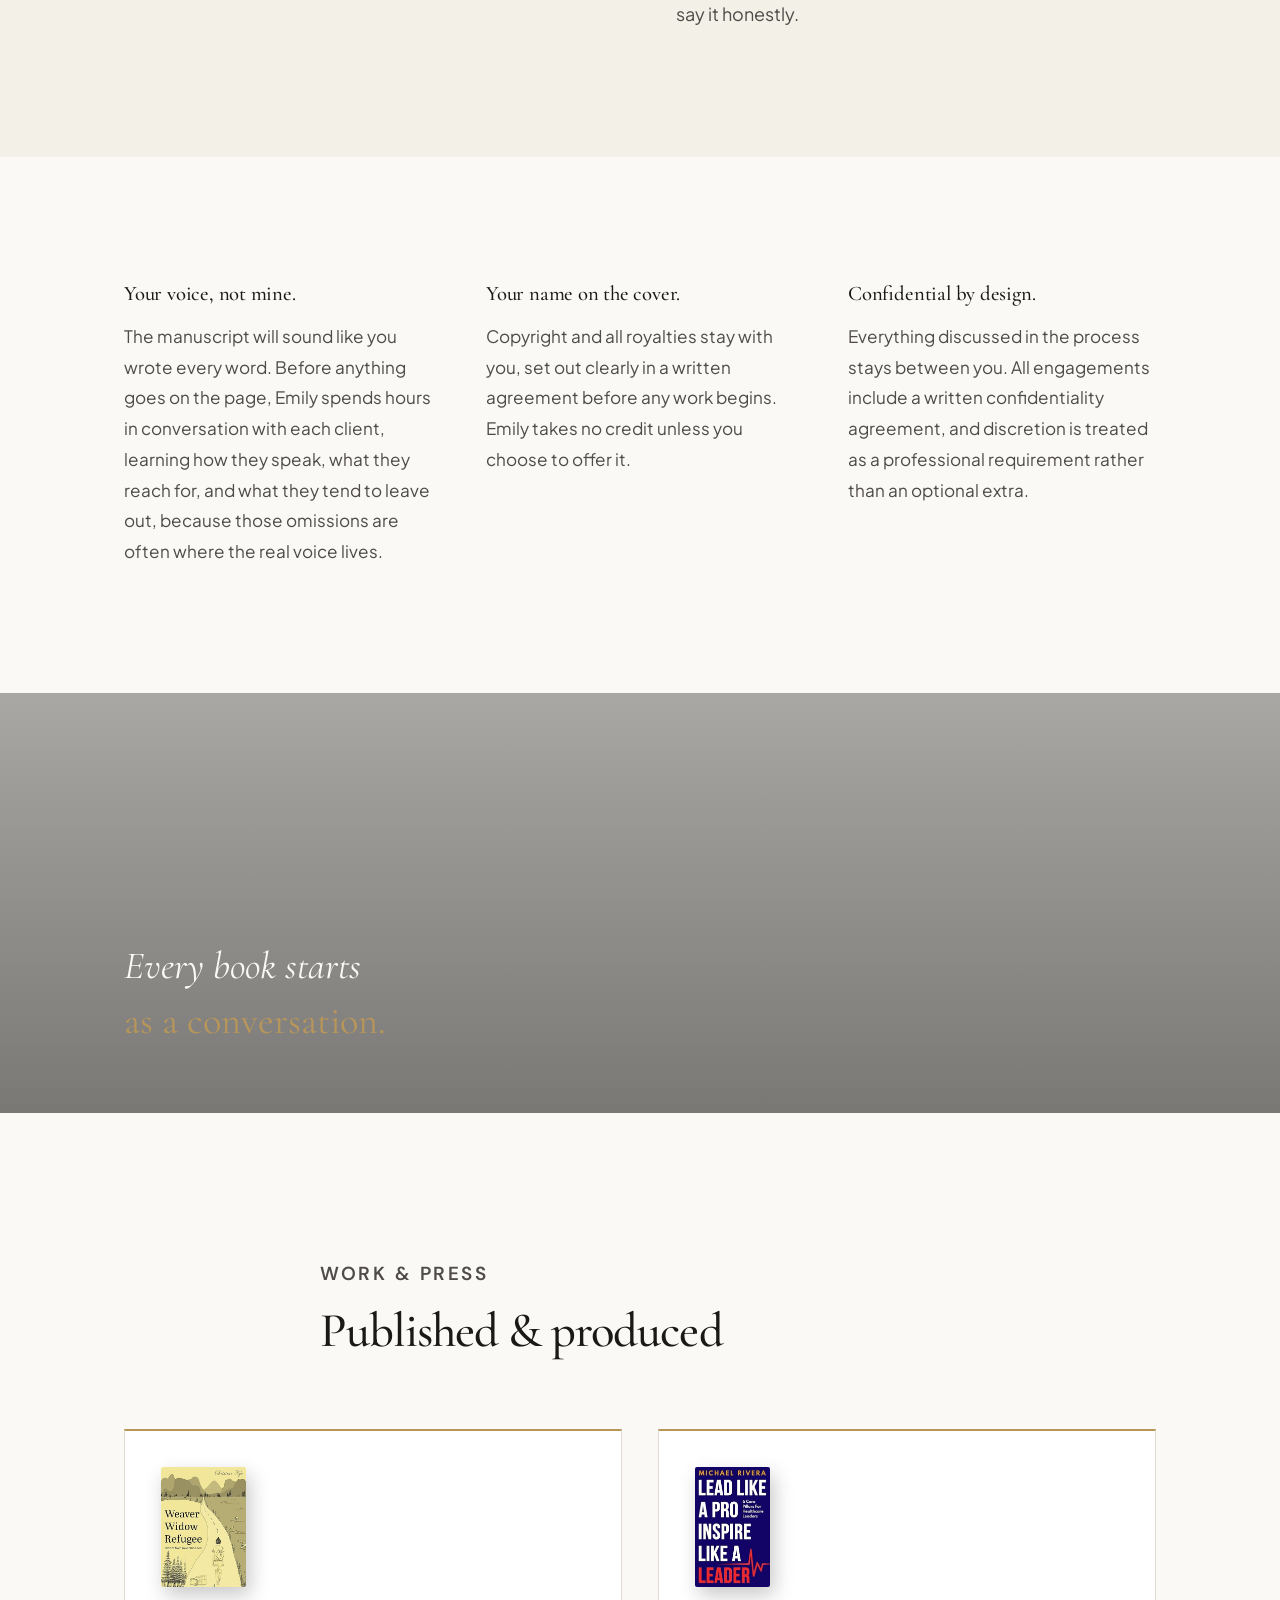
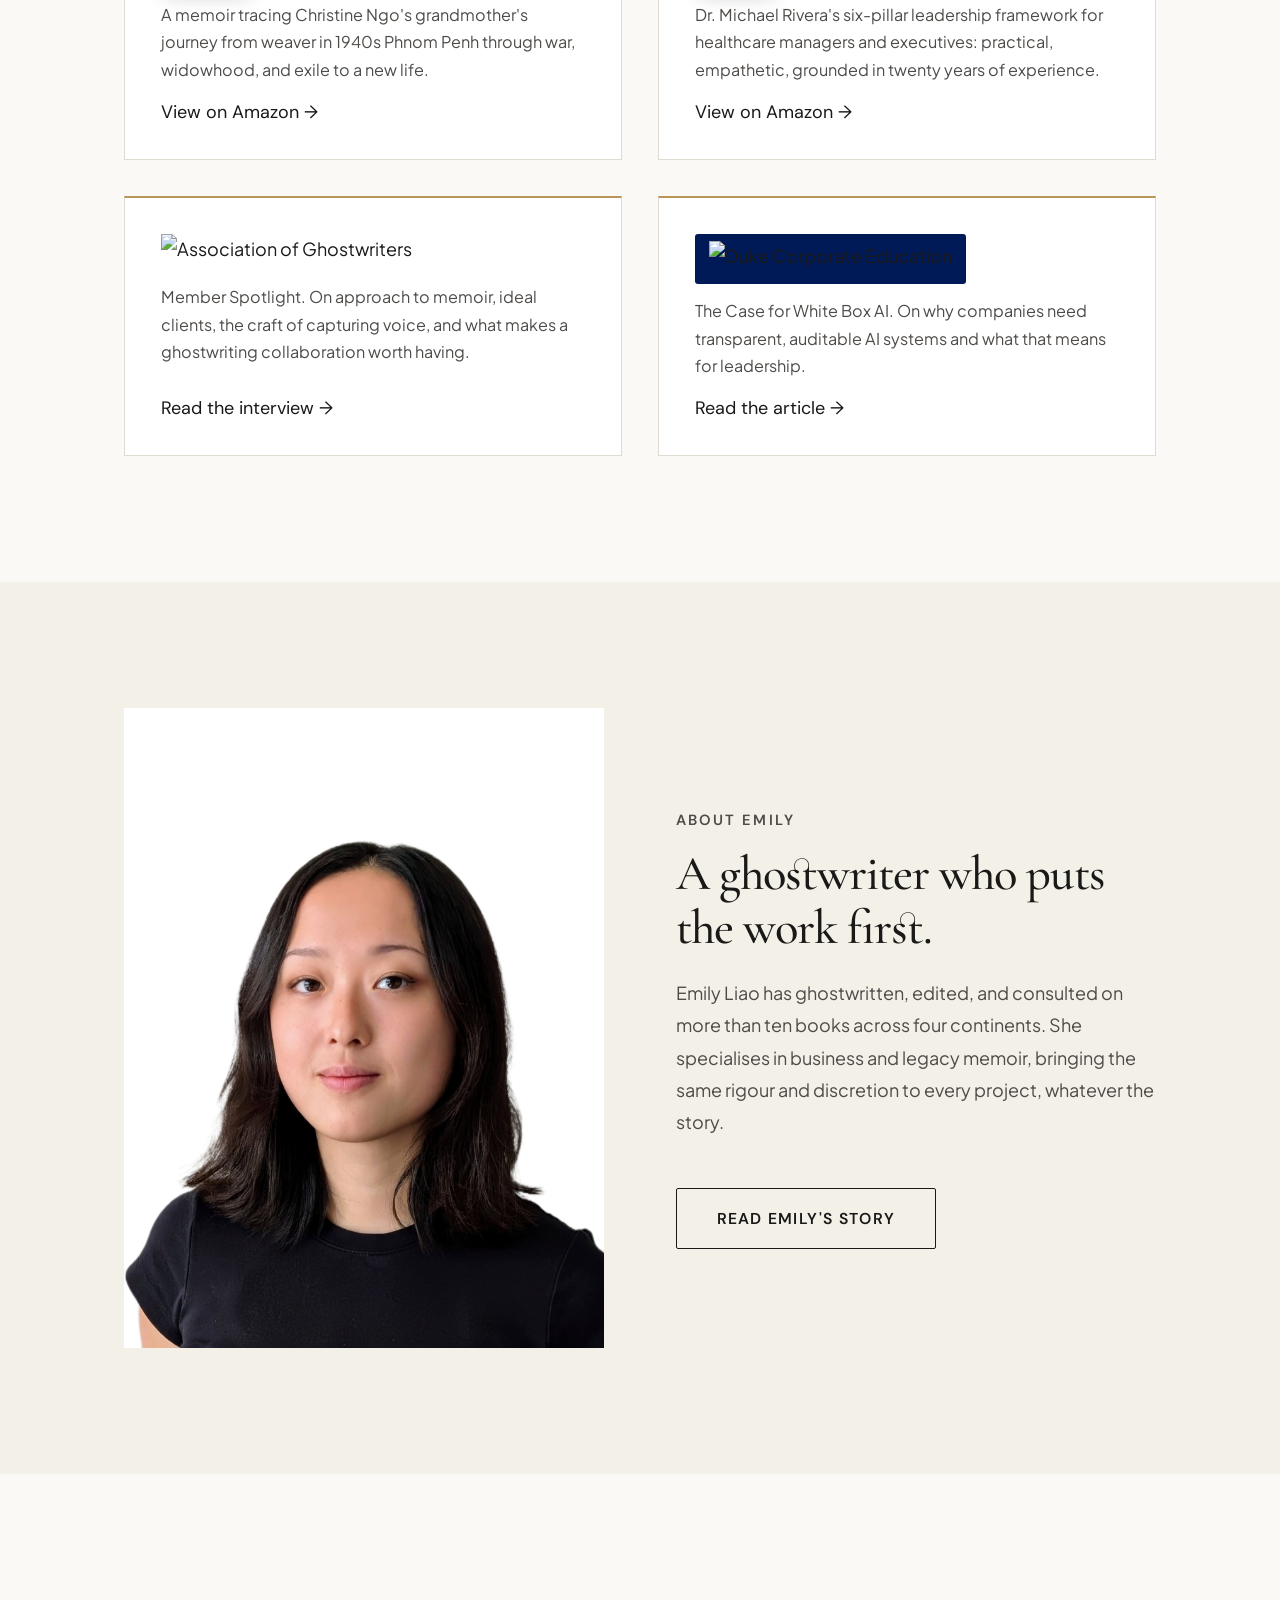
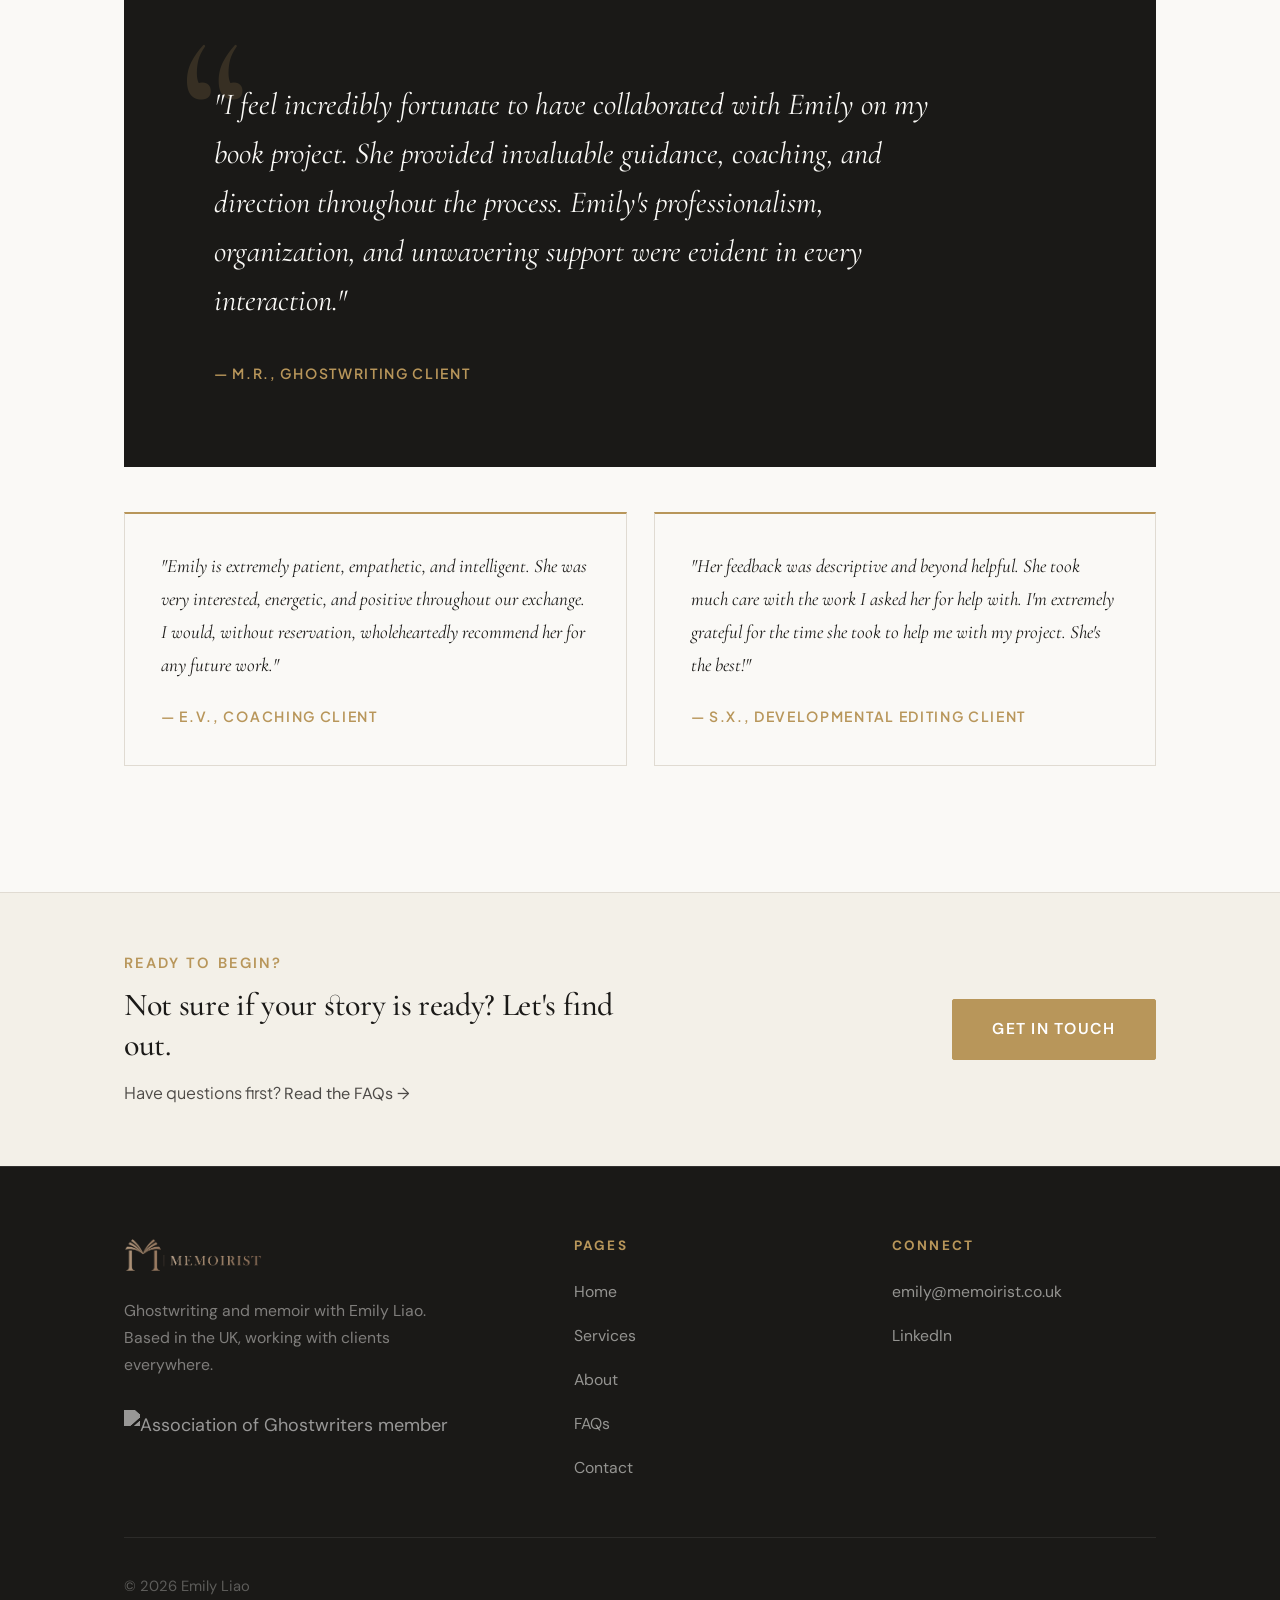
==== commit 169a139f: "Expand AoG description to 3 lines to match Duke CE card https://claude.ai/code/session_01AgkoY9X5R3j" ====
--- a/index.html
+++ b/index.html
@@ -185,7 +185,7 @@
                  class="press-logo">
           </a>
           <p class="press-desc">
-            Member Spotlight: approach to memoir, ideal clients, and the ghostwriting community.
+            Member Spotlight. On approach to memoir, ideal clients, the craft of capturing voice, and what makes a ghostwriting collaboration worth having.
           </p>
           <a href="https://associationofghostwriters.org/spotlight/emily-liao/" target="_blank" rel="noopener" class="card-link">Read the interview →</a>
         </div>
--- a/css/style.css
+++ b/css/style.css
@@ -815,7 +815,7 @@
   border-bottom: 0.5px solid var(--rule);
   display: flex;
   flex-direction: column;
-  gap: 0.6rem;
+  gap: 0.75rem;
   transition: box-shadow var(--transition-lift), transform var(--transition-lift);
 }
 
